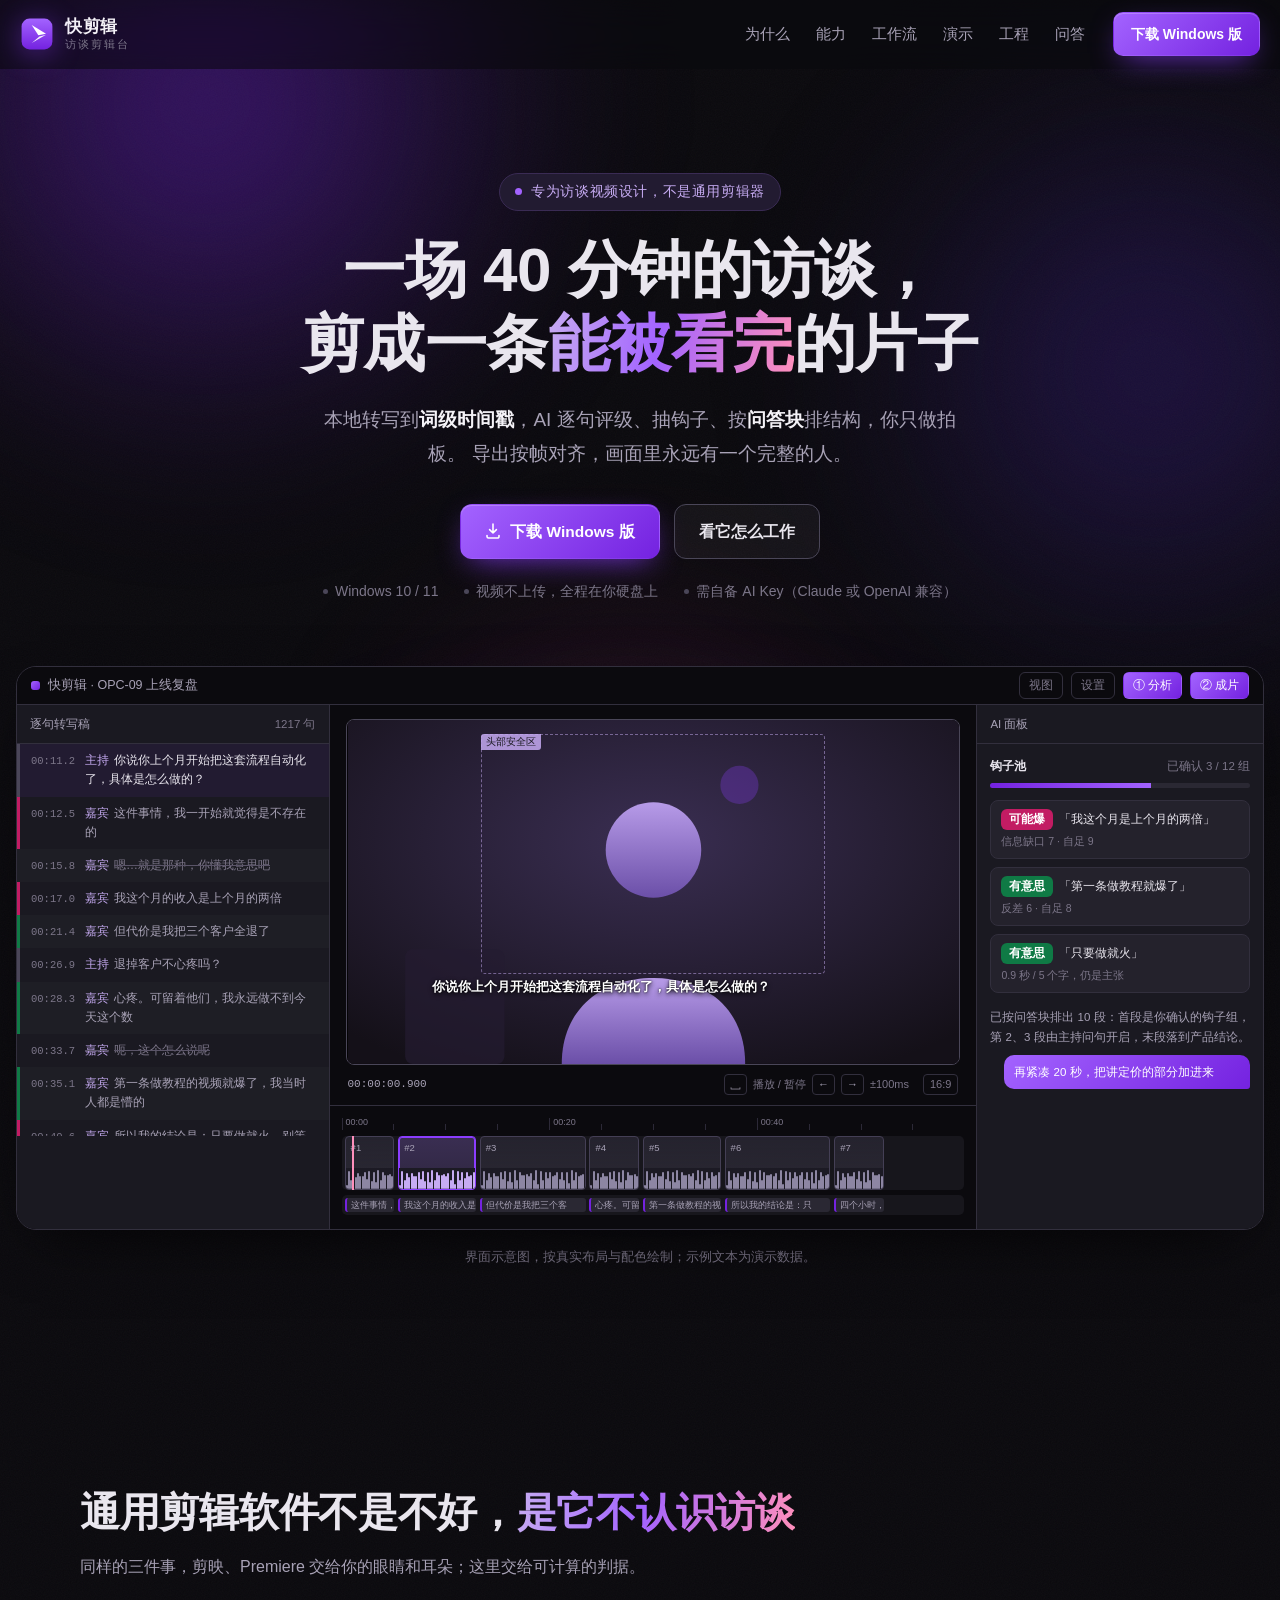
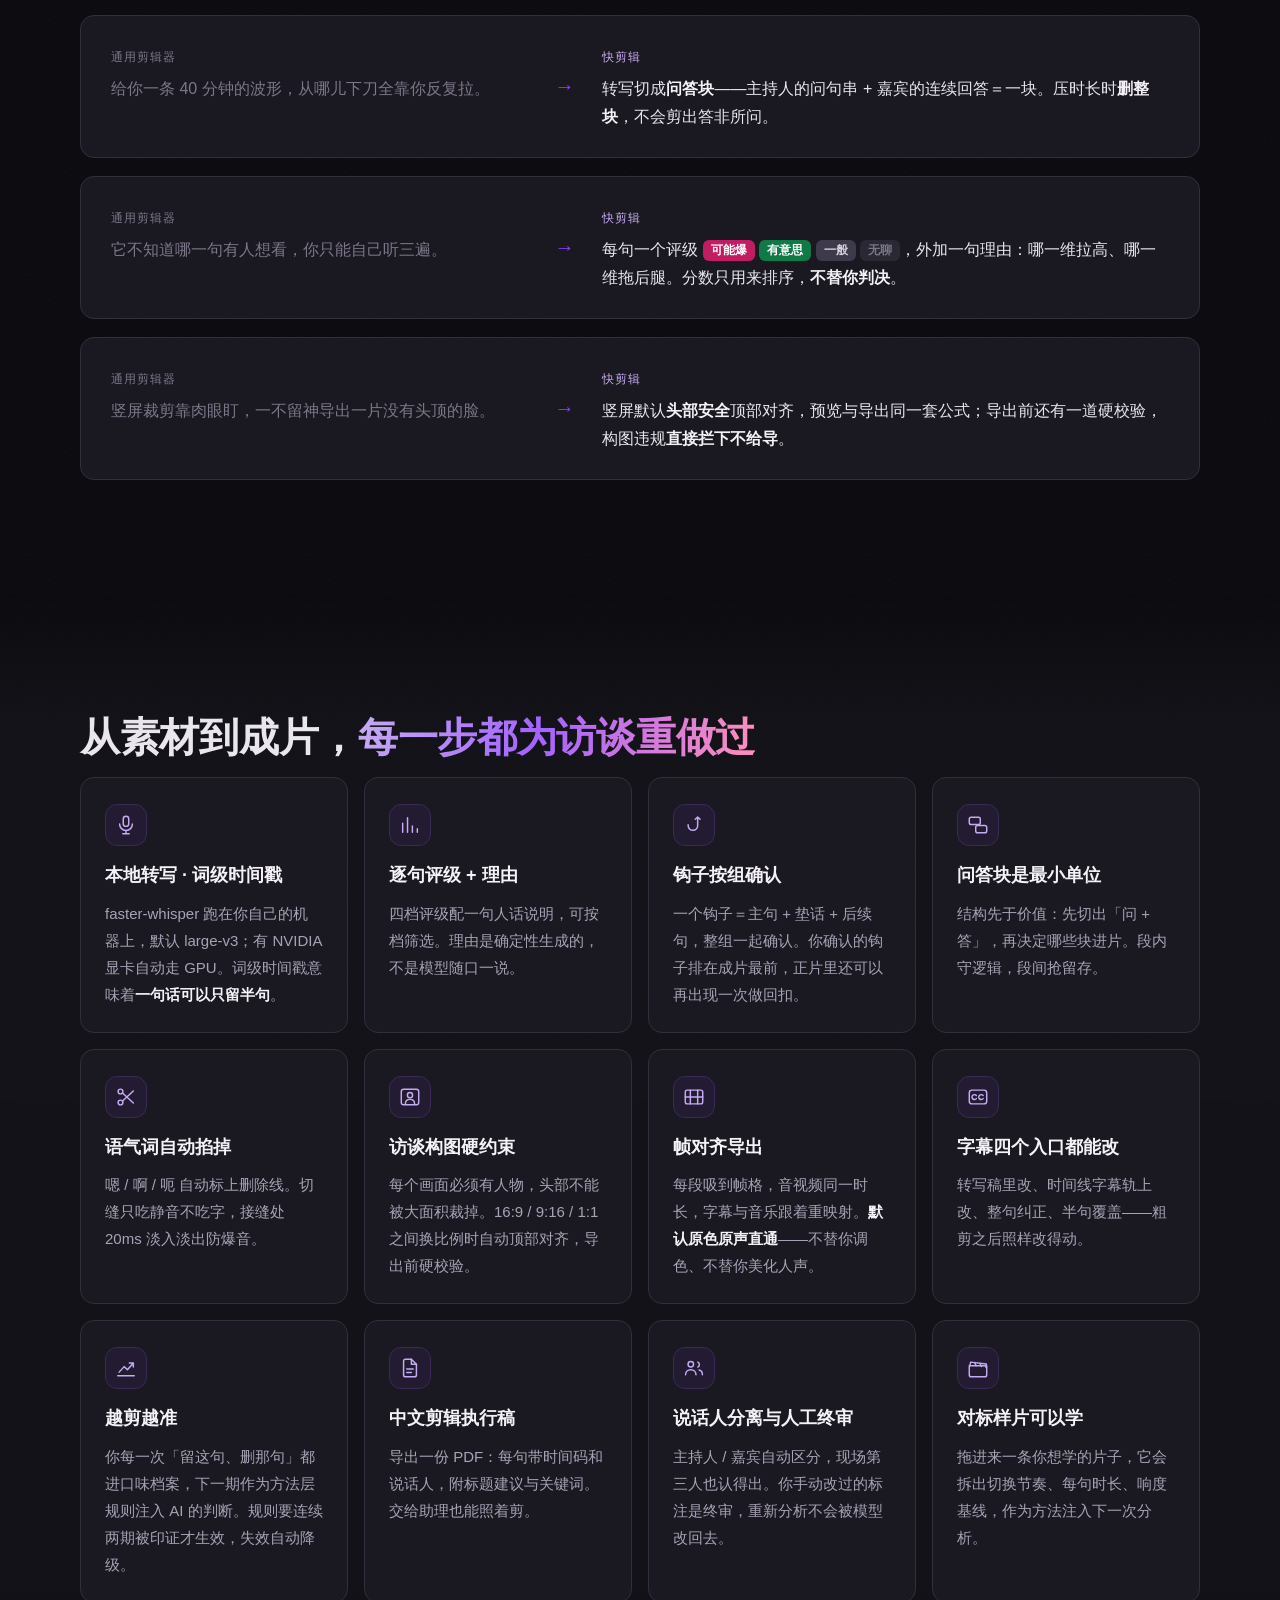
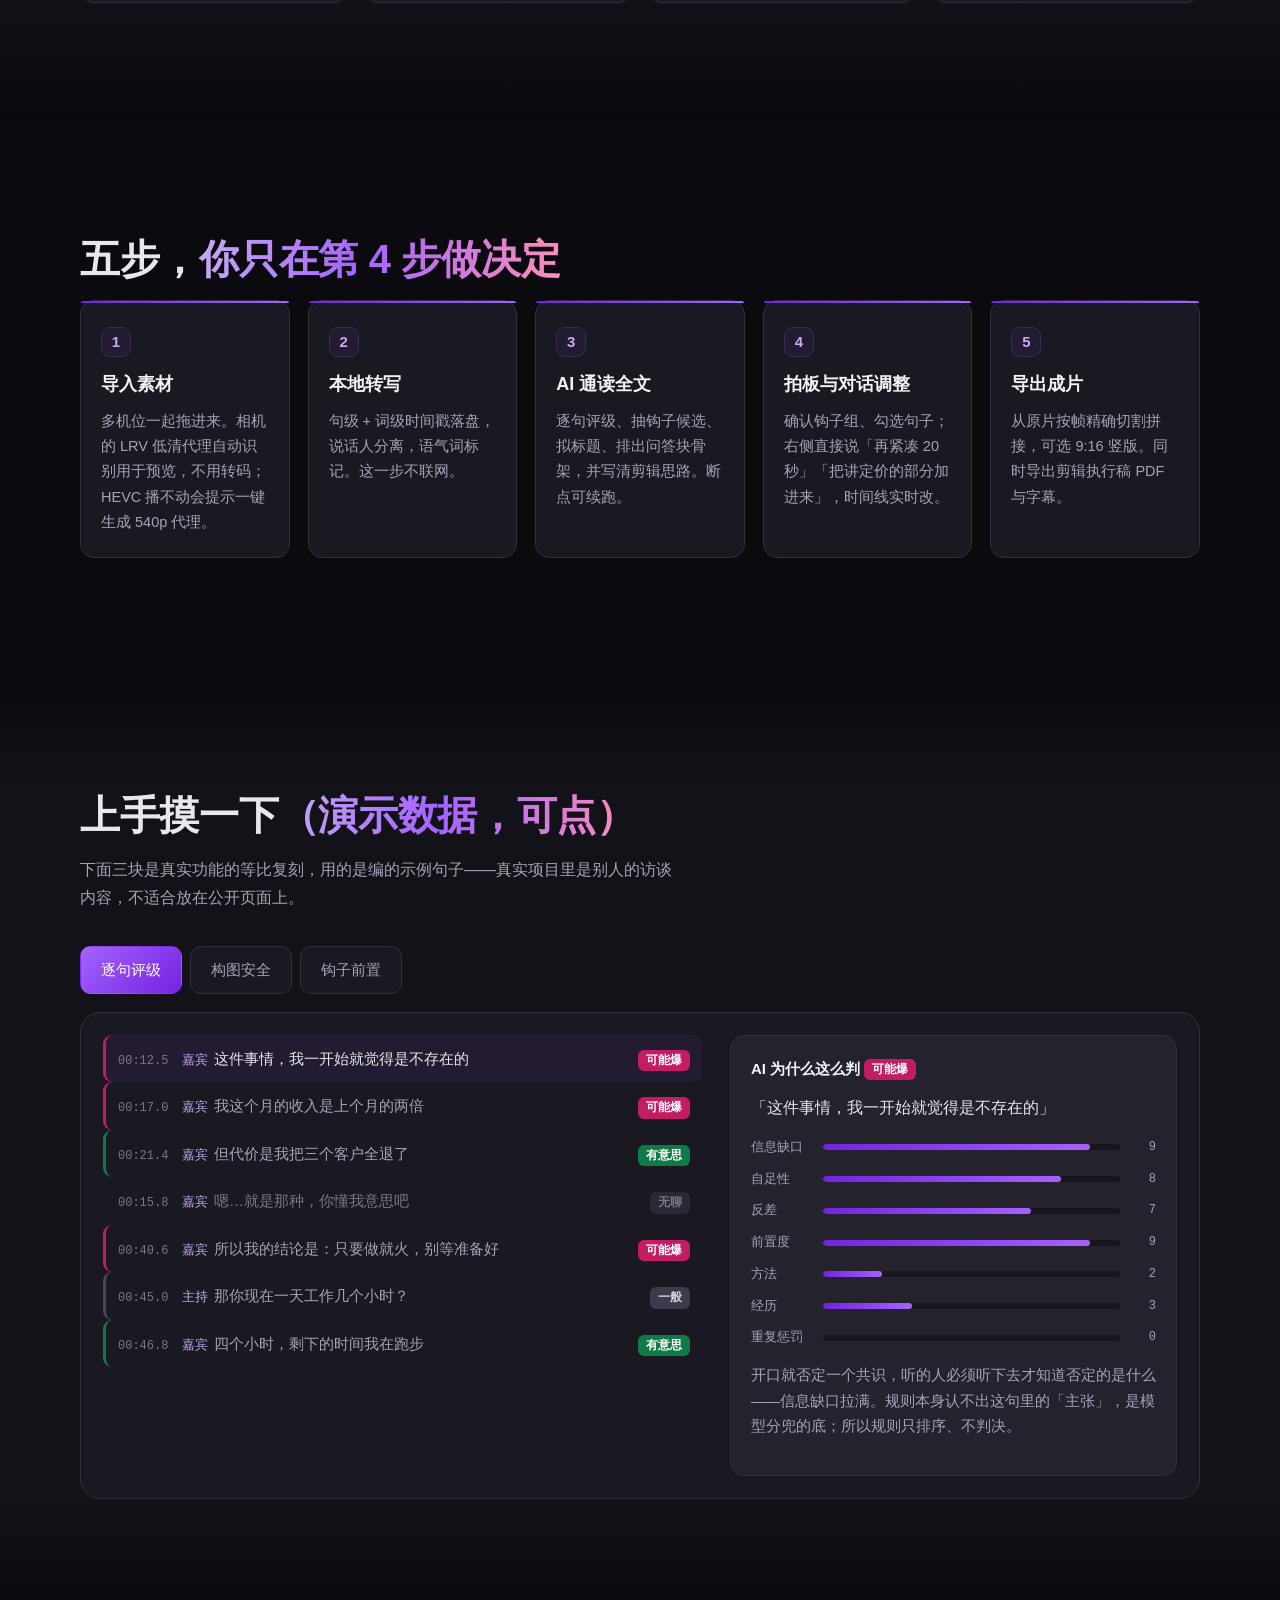
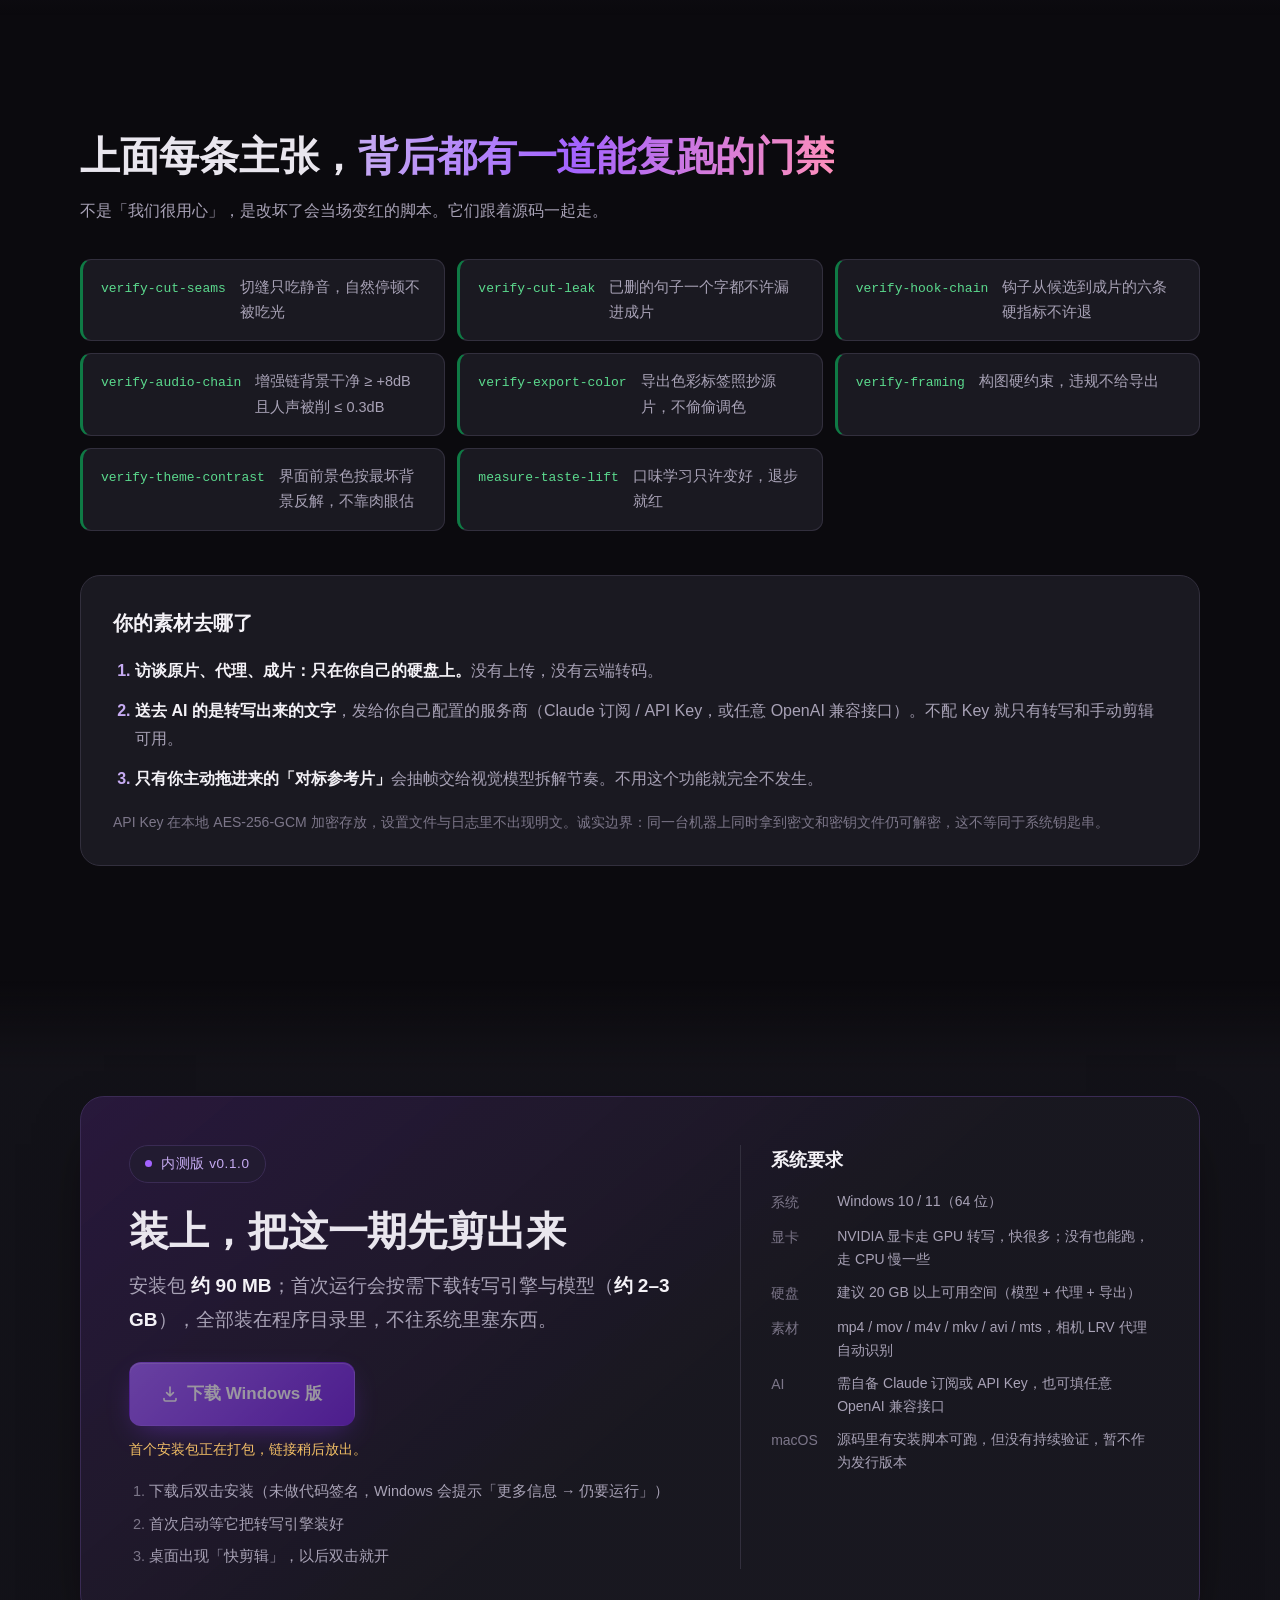
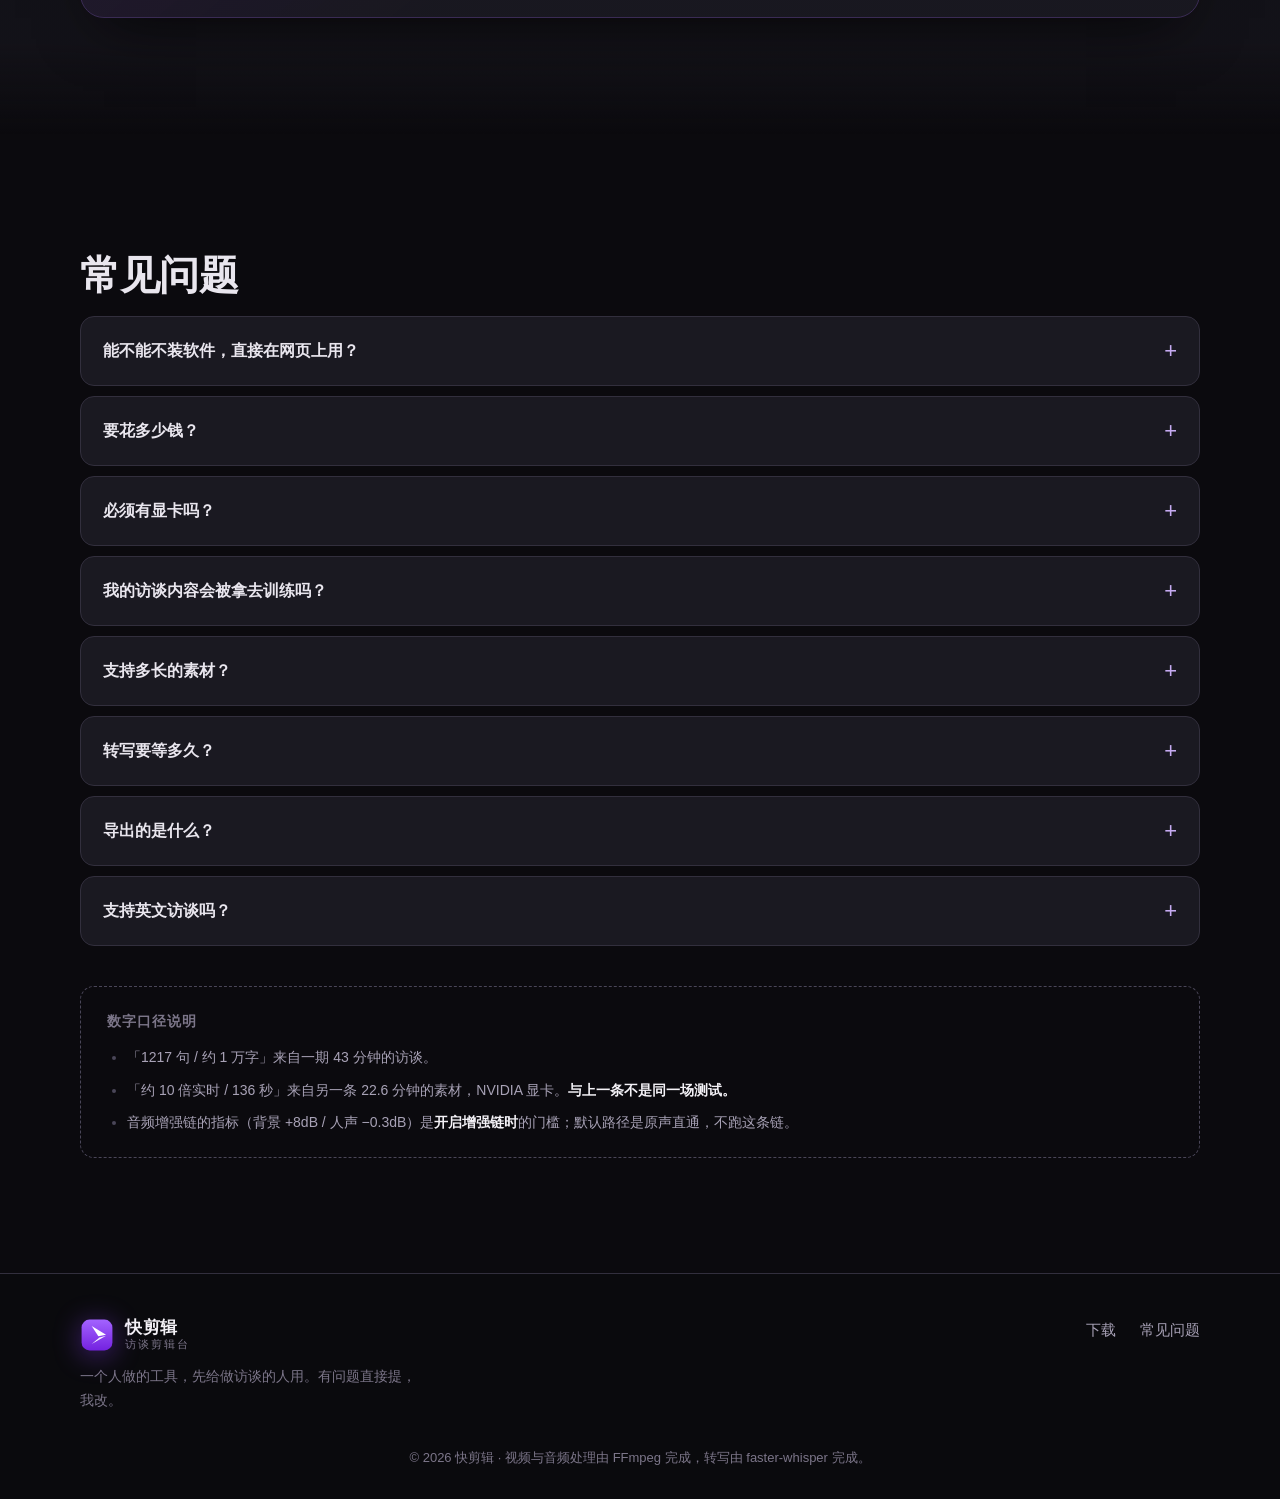
==== index.html @ 8fe3a13b "官网首发：Hero/能力/工作流/演示/门禁/下载/FAQ Co-Authored-By: Claude Opus 5 (1M context) <noreply@anthropic.com>" ====
<!doctype html>
<html lang="zh-CN">
<head>
<meta charset="utf-8">
<meta name="viewport" content="width=device-width, initial-scale=1, viewport-fit=cover">
<title>快剪辑 · 专为访谈视频设计的 AI 剪辑台</title>
<meta name="description" content="一场 40 分钟的访谈，剪成一条能被看完的片子。本地转写到词级时间戳，AI 逐句评级、抽钩子、按问答块排结构；导出按帧对齐，画面里永远有完整的人。">
<meta name="theme-color" content="#0F0E13">
<link rel="icon" href="./assets/app-icon.png" type="image/png">
<link rel="apple-touch-icon" href="./assets/app-icon.png">

<meta property="og:type" content="website">
<meta property="og:title" content="快剪辑 · 专为访谈视频设计的 AI 剪辑台">
<meta property="og:description" content="转写到词级、逐句评级、钩子前置、问答块不拆散、帧对齐导出。视频不出你的硬盘。">
<!-- OG 抓取器不解析相对路径；绑定自有域名后把这里换成正式域名 -->
<meta property="og:image" content="https://yzlee.github.io/kuaijianji-site/assets/og.png">
<meta property="og:locale" content="zh_CN">
<meta name="twitter:card" content="summary_large_image">

<link rel="preconnect" href="https://github.com">
<link rel="stylesheet" href="./styles.css">
<!-- 发布配置单独一个文件：CSP 里就不用给 script 开 'unsafe-inline'，改链接也不用动 HTML -->
<script src="./config.js"></script>
</head>
<body>
<svg class="sprite" aria-hidden="true" focusable="false"><defs>
<g id="i-mic"><rect x="9" y="2.5" width="6" height="11" rx="3"/><path d="M5 11a7 7 0 0 0 14 0M12 18v3.5M8.5 21.5h7"/></g>
<g id="i-rate"><path d="M4 20V10M9.3 20V4M14.6 20v-7M20 20v-4"/></g>
<g id="i-hook"><path d="M16 3.2v9.4a5.2 5.2 0 1 1-10.4 0v-.8M16 3.2 13.4 5.8M16 3.2l2.6 2.6"/></g>
<g id="i-block"><rect x="2.5" y="3.5" width="12" height="8" rx="2"/><rect x="9.5" y="12.5" width="12" height="8" rx="2"/></g>
<g id="i-scissors"><circle cx="6" cy="18" r="2.6"/><circle cx="6" cy="6" r="2.6"/><path d="M8.2 7.6 20 18.5M8.2 16.4 20 5.5"/></g>
<g id="i-face"><rect x="2.5" y="3.5" width="19" height="17" rx="2.5"/><circle cx="12" cy="10" r="2.8"/><path d="M7 19.5c0-3 2.2-4.9 5-4.9s5 1.9 5 4.9"/></g>
<g id="i-film"><rect x="2.5" y="4.5" width="19" height="15" rx="2"/><path d="M8 4.5v15M16 4.5v15M2.5 12h19"/></g>
<g id="i-cc"><rect x="2.5" y="4.5" width="19" height="15" rx="3"/><path d="M10.2 10.4a2.7 2.7 0 1 0 0 3.4M17.6 10.4a2.7 2.7 0 1 0 0 3.4"/></g>
<g id="i-trend"><path d="M3 20.5h18"/><path d="m4.5 16.5 5.5-6 3.6 3.4L20 6.5M15.6 6.5H20V11"/></g>
<g id="i-doc"><path d="M13.5 2.5H7a2 2 0 0 0-2 2v15a2 2 0 0 0 2 2h10a2 2 0 0 0 2-2V8z"/><path d="M13.5 2.5V8H19M8.5 13h7M8.5 17h5"/></g>
<g id="i-people"><circle cx="8.5" cy="8" r="3"/><path d="M2.8 19.4c0-3.5 2.5-5.6 5.7-5.6s5.7 2.1 5.7 5.6"/><path d="M16.2 5.6a3 3 0 0 1 0 5.4M17.6 14.1c2.3.5 3.6 2.4 3.6 5.3"/></g>
<g id="i-clap"><path d="M2.5 9.5h19v10a2 2 0 0 1-2 2h-15a2 2 0 0 1-2-2z"/><path d="m3.1 9.5.9-3.9 17.1 2.1-.5 3.6"/><path d="m8.4 6.2 1.5 3.3M14.2 7.1l1.5 3.3"/></g>
</defs></svg>
<div class="grain" aria-hidden="true"></div>
<div class="aurora" aria-hidden="true"><i></i><i></i><i></i></div>

<a class="skip" href="#main">跳到正文</a>

<header class="nav" id="nav">
  <div class="nav-in">
    <a class="brand" href="#top" aria-label="快剪辑 首页">
      <svg class="mark" viewBox="0 0 64 64" aria-hidden="true">
        <defs>
          <linearGradient id="g-mark" x1="0" y1="0" x2="0" y2="1">
            <stop offset="0" stop-color="#A363FF"/><stop offset="1" stop-color="#7422E0"/>
          </linearGradient>
        </defs>
        <rect x="3" y="3" width="58" height="58" rx="15" fill="url(#g-mark)"/>
        <path d="M22 15 L49 31.5 L34.5 34.5 Z" fill="#fff"/>
        <path d="M22 49 L36.5 36.5 L49 33.2 Z" fill="#fff" opacity=".92"/>
      </svg>
      <span class="brand-text"><b>快剪辑</b><i>访谈剪辑台</i></span>
    </a>
    <nav class="nav-links" aria-label="主导航">
      <a href="#why">为什么</a>
      <a href="#features">能力</a>
      <a href="#flow">工作流</a>
      <a href="#demo">演示</a>
      <a href="#trust">工程</a>
      <a href="#faq">问答</a>
    </nav>
    <a class="btn btn-primary btn-sm js-download" href="#download">下载 Windows 版</a>
  </div>
  <div class="nav-progress" id="navProgress" aria-hidden="true"></div>
</header>

<main id="main">
<a id="top"></a>

<!-- ═══════════════ HERO ═══════════════ -->
<section class="hero">
  <div class="wrap">
    <p class="eyebrow reveal"><span class="dot"></span>专为访谈视频设计，不是通用剪辑器</p>
    <h1 class="reveal">
      一场 40 分钟的访谈，<br>
      剪成一条<span class="grad">能被看完</span>的片子
    </h1>
    <p class="lede reveal">
      本地转写到<b>词级时间戳</b>，AI 逐句评级、抽钩子、按<b>问答块</b>排结构，你只做拍板。
      导出按帧对齐，画面里永远有一个完整的人。
    </p>
    <div class="cta reveal">
      <a class="btn btn-primary js-download" href="#download">
        <svg viewBox="0 0 16 16" class="ico" aria-hidden="true"><path d="M8 1v9m0 0 3.4-3.4M8 10 4.6 6.6M2 12.5v1A1.5 1.5 0 0 0 3.5 15h9a1.5 1.5 0 0 0 1.5-1.5v-1" fill="none" stroke="currentColor" stroke-width="1.6" stroke-linecap="round" stroke-linejoin="round"/></svg>
        下载 Windows 版
      </a>
      <a class="btn btn-ghost" href="#demo">看它怎么工作</a>
    </div>
    <p class="hero-meta reveal">
      <span>Windows 10 / 11</span><span>视频不上传，全程在你硬盘上</span><span>需自备 AI Key（Claude 或 OpenAI 兼容）</span>
    </p>
  </div>

  <!-- 界面示意：按真实布局手绘，不是截图（真实项目里是别人的访谈内容） -->
  <div class="wrap wrap-wide">
    <figure class="shot reveal" id="shot">
      <div class="shot-glow" aria-hidden="true"></div>
      <div class="app" role="img" aria-label="剪辑台界面示意：左侧逐句转写稿，中间播放器与时间线，右侧 AI 面板">
        <div class="app-top">
          <span class="app-title"><span class="app-dot"></span>快剪辑 · OPC-09 上线复盘</span>
          <span class="app-tools"><b>视图</b><b>设置</b><b class="on">① 分析</b><b class="on">② 成片</b></span>
        </div>
        <div class="app-body">
          <!-- 左：逐句转写稿 -->
          <div class="pane pane-script">
            <div class="pane-head">逐句转写稿 <em id="mkCount">1217 句</em></div>
            <ul class="script" id="mkScript"></ul>
          </div>

          <!-- 中：播放器 + 时间线 -->
          <div class="pane pane-stage">
            <div class="player">
              <div class="frame" id="mkFrame">
                <svg class="silhouette" viewBox="0 0 320 180" aria-hidden="true">
                  <defs>
                    <radialGradient id="g-room" cx="50%" cy="35%" r="75%">
                      <stop offset="0" stop-color="#3A2E52"/><stop offset="1" stop-color="#141018"/>
                    </radialGradient>
                    <linearGradient id="g-body" x1="0" y1="0" x2="0" y2="1">
                      <stop offset="0" stop-color="#B79BE8"/><stop offset="1" stop-color="#6B4FA8"/>
                    </linearGradient>
                  </defs>
                  <rect width="320" height="180" fill="url(#g-room)"/>
                  <circle cx="205" cy="34" r="10" fill="#8B3DFF" opacity=".28"/>
                  <rect x="30" y="120" width="52" height="60" rx="4" fill="#241C31" opacity=".7"/>
                  <g fill="url(#g-body)">
                    <circle cx="160" cy="68" r="25"/>
                    <path d="M112 180c0-29 21-45 48-45s48 16 48 45z"/>
                  </g>
                </svg>
                <div class="safe" aria-hidden="true"><span>头部安全区</span></div>
                <div class="sub" id="mkSub">这件事情，我一开始就觉得是不存在的</div>
              </div>
              <div class="transport">
                <span class="tc" id="mkTc">00:00:12.480</span>
                <span class="keys"><b>⎵</b> 播放 / 暂停<b>←</b><b>→</b> ±100ms</span>
                <span class="ratio">16:9</span>
              </div>
            </div>
            <div class="timeline">
              <div class="ruler" id="mkRuler"></div>
              <div class="track track-v" id="mkTrackV"><div class="playhead" id="mkHead"></div></div>
              <div class="track track-s" id="mkTrackS"></div>
            </div>
          </div>

          <!-- 右：AI 面板 -->
          <div class="pane pane-ai">
            <div class="pane-head">AI 面板</div>
            <div class="ai-card">
              <div class="ai-line"><b>钩子池</b><em>已确认 3 / 12 组</em></div>
              <div class="bar"><i style="width:62%"></i></div>
            </div>
            <div class="hook" data-k="viral"><span class="tag t-viral">可能爆</span>「我这个月是上个月的两倍」<em>信息缺口 7 · 自足 9</em></div>
            <div class="hook" data-k="good"><span class="tag t-good">有意思</span>「第一条做教程就爆了」<em>反差 6 · 自足 8</em></div>
            <div class="hook" data-k="good"><span class="tag t-good">有意思</span>「只要做就火」<em>0.9 秒 / 5 个字，仍是主张</em></div>
            <div class="ai-msg">
              <p>已按问答块排出 10 段：首段是你确认的钩子组，第 2、3 段由主持问句开启，末段落到产品结论。</p>
              <p class="ai-you">再紧凑 20 秒，把讲定价的部分加进来</p>
            </div>
          </div>
        </div>
      </div>
      <figcaption class="shot-cap">界面示意图，按真实布局与配色绘制；示例文本为演示数据。</figcaption>
    </figure>
  </div>
</section>

<!-- ═══════════════ 为什么 ═══════════════ -->
<section class="band" id="why">
  <div class="wrap">
    <h2 class="reveal">通用剪辑软件不是不好，<span class="grad">是它不认识访谈</span></h2>
    <p class="sub reveal">同样的三件事，剪映、Premiere 交给你的眼睛和耳朵；这里交给可计算的判据。</p>
    <div class="vs">
      <article class="vs-row reveal">
        <div class="vs-a"><span class="vs-k">通用剪辑器</span><p>给你一条 40 分钟的波形，从哪儿下刀全靠你反复拉。</p></div>
        <div class="vs-arrow" aria-hidden="true">→</div>
        <div class="vs-b"><span class="vs-k">快剪辑</span><p>转写切成<b>问答块</b>——主持人的问句串 + 嘉宾的连续回答＝一块。压时长时<b>删整块</b>，不会剪出答非所问。</p></div>
      </article>
      <article class="vs-row reveal">
        <div class="vs-a"><span class="vs-k">通用剪辑器</span><p>它不知道哪一句有人想看，你只能自己听三遍。</p></div>
        <div class="vs-arrow" aria-hidden="true">→</div>
        <div class="vs-b"><span class="vs-k">快剪辑</span><p>每句一个评级 <span class="tag t-viral">可能爆</span> <span class="tag t-good">有意思</span> <span class="tag t-mid">一般</span> <span class="tag t-dim">无聊</span>，外加一句理由：哪一维拉高、哪一维拖后腿。分数只用来排序，<b>不替你判决</b>。</p></div>
      </article>
      <article class="vs-row reveal">
        <div class="vs-a"><span class="vs-k">通用剪辑器</span><p>竖屏裁剪靠肉眼盯，一不留神导出一片没有头顶的脸。</p></div>
        <div class="vs-arrow" aria-hidden="true">→</div>
        <div class="vs-b"><span class="vs-k">快剪辑</span><p>竖屏默认<b>头部安全</b>顶部对齐，预览与导出同一套公式；导出前还有一道硬校验，构图违规<b>直接拦下不给导</b>。</p></div>
      </article>
    </div>
  </div>
</section>

<!-- ═══════════════ 能力 ═══════════════ -->
<section class="band band-alt" id="features">
  <div class="wrap">
    <h2 class="reveal">从素材到成片，<span class="grad">每一步都为访谈重做过</span></h2>
    <div class="grid" id="featGrid">
      <article class="card reveal">
        <span class="card-ico"><svg viewBox="0 0 24 24" aria-hidden="true"><use href="#i-mic"/></svg></span>
        <h3>本地转写 · 词级时间戳</h3>
        <p>faster-whisper 跑在你自己的机器上，默认 large-v3；有 NVIDIA 显卡自动走 GPU。词级时间戳意味着<b>一句话可以只留半句</b>。</p>
      </article>
      <article class="card reveal">
        <span class="card-ico"><svg viewBox="0 0 24 24" aria-hidden="true"><use href="#i-rate"/></svg></span>
        <h3>逐句评级 + 理由</h3>
        <p>四档评级配一句人话说明，可按档筛选。理由是确定性生成的，不是模型随口一说。</p>
      </article>
      <article class="card reveal">
        <span class="card-ico"><svg viewBox="0 0 24 24" aria-hidden="true"><use href="#i-hook"/></svg></span>
        <h3>钩子按组确认</h3>
        <p>一个钩子＝主句 + 垫话 + 后续句，整组一起确认。你确认的钩子排在成片最前，正片里还可以再出现一次做回扣。</p>
      </article>
      <article class="card reveal">
        <span class="card-ico"><svg viewBox="0 0 24 24" aria-hidden="true"><use href="#i-block"/></svg></span>
        <h3>问答块是最小单位</h3>
        <p>结构先于价值：先切出「问 + 答」，再决定哪些块进片。段内守逻辑，段间抢留存。</p>
      </article>
      <article class="card reveal">
        <span class="card-ico"><svg viewBox="0 0 24 24" aria-hidden="true"><use href="#i-scissors"/></svg></span>
        <h3>语气词自动掐掉</h3>
        <p>嗯 / 啊 / 呃 自动标上删除线。切缝只吃静音不吃字，接缝处 20ms 淡入淡出防爆音。</p>
      </article>
      <article class="card reveal">
        <span class="card-ico"><svg viewBox="0 0 24 24" aria-hidden="true"><use href="#i-face"/></svg></span>
        <h3>访谈构图硬约束</h3>
        <p>每个画面必须有人物，头部不能被大面积裁掉。16:9 / 9:16 / 1:1 之间换比例时自动顶部对齐，导出前硬校验。</p>
      </article>
      <article class="card reveal">
        <span class="card-ico"><svg viewBox="0 0 24 24" aria-hidden="true"><use href="#i-film"/></svg></span>
        <h3>帧对齐导出</h3>
        <p>每段吸到帧格，音视频同一时长，字幕与音乐跟着重映射。<b>默认原色原声直通</b>——不替你调色、不替你美化人声。</p>
      </article>
      <article class="card reveal">
        <span class="card-ico"><svg viewBox="0 0 24 24" aria-hidden="true"><use href="#i-cc"/></svg></span>
        <h3>字幕四个入口都能改</h3>
        <p>转写稿里改、时间线字幕轨上改、整句纠正、半句覆盖——粗剪之后照样改得动。</p>
      </article>
      <article class="card reveal">
        <span class="card-ico"><svg viewBox="0 0 24 24" aria-hidden="true"><use href="#i-trend"/></svg></span>
        <h3>越剪越准</h3>
        <p>你每一次「留这句、删那句」都进口味档案，下一期作为方法层规则注入 AI 的判断。规则要连续两期被印证才生效，失效自动降级。</p>
      </article>
      <article class="card reveal">
        <span class="card-ico"><svg viewBox="0 0 24 24" aria-hidden="true"><use href="#i-doc"/></svg></span>
        <h3>中文剪辑执行稿</h3>
        <p>导出一份 PDF：每句带时间码和说话人，附标题建议与关键词。交给助理也能照着剪。</p>
      </article>
      <article class="card reveal">
        <span class="card-ico"><svg viewBox="0 0 24 24" aria-hidden="true"><use href="#i-people"/></svg></span>
        <h3>说话人分离与人工终审</h3>
        <p>主持人 / 嘉宾自动区分，现场第三人也认得出。你手动改过的标注是终审，重新分析不会被模型改回去。</p>
      </article>
      <article class="card reveal">
        <span class="card-ico"><svg viewBox="0 0 24 24" aria-hidden="true"><use href="#i-clap"/></svg></span>
        <h3>对标样片可以学</h3>
        <p>拖进来一条你想学的片子，它会拆出切换节奏、每句时长、响度基线，作为方法注入下一次分析。</p>
      </article>
    </div>
  </div>
</section>

<!-- ═══════════════ 工作流 ═══════════════ -->
<section class="band" id="flow">
  <div class="wrap">
    <h2 class="reveal">五步，<span class="grad">你只在第 4 步做决定</span></h2>
    <ol class="steps">
      <li class="reveal"><span class="n">1</span><h3>导入素材</h3><p>多机位一起拖进来。相机的 LRV 低清代理自动识别用于预览，不用转码；HEVC 播不动会提示一键生成 540p 代理。</p></li>
      <li class="reveal"><span class="n">2</span><h3>本地转写</h3><p>句级 + 词级时间戳落盘，说话人分离，语气词标记。这一步不联网。</p></li>
      <li class="reveal"><span class="n">3</span><h3>AI 通读全文</h3><p>逐句评级、抽钩子候选、拟标题、排出问答块骨架，并写清剪辑思路。断点可续跑。</p></li>
      <li class="reveal"><span class="n">4</span><h3>拍板与对话调整</h3><p>确认钩子组、勾选句子；右侧直接说「再紧凑 20 秒」「把讲定价的部分加进来」，时间线实时改。</p></li>
      <li class="reveal"><span class="n">5</span><h3>导出成片</h3><p>从原片按帧精确切割拼接，可选 9:16 竖版。同时导出剪辑执行稿 PDF 与字幕。</p></li>
    </ol>
  </div>
</section>

<!-- ═══════════════ 交互演示 ═══════════════ -->
<section class="band band-alt" id="demo">
  <div class="wrap">
    <h2 class="reveal">上手摸一下<span class="grad">（演示数据，可点）</span></h2>
    <p class="sub reveal">下面三块是真实功能的等比复刻，用的是编的示例句子——真实项目里是别人的访谈内容，不适合放在公开页面上。</p>

    <div class="tabs reveal" role="tablist" aria-label="功能演示">
      <button role="tab" aria-selected="true" aria-controls="p-rate" id="t-rate">逐句评级</button>
      <button role="tab" aria-selected="false" aria-controls="p-crop" id="t-crop">构图安全</button>
      <button role="tab" aria-selected="false" aria-controls="p-hook" id="t-hook">钩子前置</button>
    </div>

    <div class="panel" role="tabpanel" id="p-rate" aria-labelledby="t-rate">
      <div class="panel-split">
        <ul class="demo-script" id="demoScript"></ul>
        <aside class="demo-detail" id="demoDetail"></aside>
      </div>
    </div>

    <div class="panel" role="tabpanel" id="p-crop" aria-labelledby="t-crop" hidden>
      <div class="panel-split">
        <div class="crop-stage">
          <div class="crop-frame" id="cropFrame">
            <svg class="silhouette" viewBox="0 0 320 180" aria-hidden="true">
              <rect width="320" height="180" fill="#1B1626"/>
              <g fill="url(#g-body)" opacity=".95">
                <circle cx="160" cy="58" r="28"/>
                <path d="M106 180c0-32 24-50 54-50s54 18 54 50z"/>
              </g>
            </svg>
            <div class="crop-box" id="cropBox"><span class="crop-label" id="cropLabel">9:16</span></div>
            <div class="crop-guide" id="cropGuide"></div>
          </div>
          <div class="seg" role="group" aria-label="导出比例">
            <button class="on" data-ratio="16:9">16:9</button>
            <button data-ratio="9:16">9:16</button>
            <button data-ratio="1:1">1:1</button>
            <button data-ratio="bad">故意剪掉头顶</button>
          </div>
        </div>
        <aside class="demo-detail" id="cropDetail"></aside>
      </div>
    </div>

    <div class="panel" role="tabpanel" id="p-hook" aria-labelledby="t-hook" hidden>
      <div class="panel-split">
        <div>
          <p class="hint">点「确认这组」——被确认的钩子组会立刻排到成片最前面。</p>
          <div id="hookList"></div>
        </div>
        <aside class="demo-detail">
          <h4>成片段序</h4>
          <ol class="ring-list" id="ringList"></ol>
          <p class="note">钩子组＝主句 + 垫话 + 后续句，整组一起走，不会只搬走一句造成上下文断裂。</p>
        </aside>
      </div>
    </div>
  </div>
</section>

<!-- ═══════════════ 工程纪律 ═══════════════ -->
<section class="band" id="trust">
  <div class="wrap">
    <h2 class="reveal">上面每条主张，<span class="grad">背后都有一道能复跑的门禁</span></h2>
    <p class="sub reveal">不是「我们很用心」，是改坏了会当场变红的脚本。它们跟着源码一起走。</p>
    <div class="gates">
      <div class="gate reveal"><code>verify-cut-seams</code><span>切缝只吃静音，自然停顿不被吃光</span></div>
      <div class="gate reveal"><code>verify-cut-leak</code><span>已删的句子一个字都不许漏进成片</span></div>
      <div class="gate reveal"><code>verify-hook-chain</code><span>钩子从候选到成片的六条硬指标不许退</span></div>
      <div class="gate reveal"><code>verify-audio-chain</code><span>增强链背景干净 ≥ +8dB 且人声被削 ≤ 0.3dB</span></div>
      <div class="gate reveal"><code>verify-export-color</code><span>导出色彩标签照抄源片，不偷偷调色</span></div>
      <div class="gate reveal"><code>verify-framing</code><span>构图硬约束，违规不给导出</span></div>
      <div class="gate reveal"><code>verify-theme-contrast</code><span>界面前景色按最坏背景反解，不靠肉眼估</span></div>
      <div class="gate reveal"><code>measure-taste-lift</code><span>口味学习只许变好，退步就红</span></div>
    </div>

    <div class="privacy reveal">
      <h3>你的素材去哪了</h3>
      <ol>
        <li><b>访谈原片、代理、成片：只在你自己的硬盘上。</b>没有上传，没有云端转码。</li>
        <li><b>送去 AI 的是转写出来的文字</b>，发给<i>你自己配置的</i>服务商（Claude 订阅 / API Key，或任意 OpenAI 兼容接口）。不配 Key 就只有转写和手动剪辑可用。</li>
        <li><b>只有你主动拖进来的「对标参考片」</b>会抽帧交给视觉模型拆解节奏。不用这个功能就完全不发生。</li>
      </ol>
      <p class="note">API Key 在本地 AES-256-GCM 加密存放，设置文件与日志里不出现明文。诚实边界：同一台机器上同时拿到密文和密钥文件仍可解密，这不等同于系统钥匙串。</p>
    </div>
  </div>
</section>

<!-- ═══════════════ 下载 ═══════════════ -->
<section class="band band-alt" id="download">
  <div class="wrap">
    <div class="dl reveal">
      <div class="dl-main">
        <p class="eyebrow"><span class="dot"></span><span id="dlChannel">内测版 v0.1.0</span></p>
        <h2>装上，把这一期先剪出来</h2>
        <p class="lede">安装包 <b id="dlSize">约 90 MB</b>；首次运行会按需下载转写引擎与模型（<b id="dlRuntime">约 2–3 GB</b>），全部装在程序目录里，不往系统里塞东西。</p>
        <div class="cta">
          <a class="btn btn-primary btn-lg js-download" href="#">
            <svg viewBox="0 0 16 16" class="ico" aria-hidden="true"><path d="M8 1v9m0 0 3.4-3.4M8 10 4.6 6.6M2 12.5v1A1.5 1.5 0 0 0 3.5 15h9a1.5 1.5 0 0 0 1.5-1.5v-1" fill="none" stroke="currentColor" stroke-width="1.6" stroke-linecap="round" stroke-linejoin="round"/></svg>
            <span>下载 Windows 版</span>
          </a>
          <a class="btn btn-ghost js-mirror" href="#" hidden>国内加速下载</a>
        </div>
        <p class="dl-note js-dl-pending">首个安装包正在打包，链接稍后放出。</p>
        <ol class="dl-steps">
          <li>下载后双击安装（未做代码签名，Windows 会提示「更多信息 → 仍要运行」）</li>
          <li>首次启动等它把转写引擎装好</li>
          <li>桌面出现「快剪辑」，以后双击就开</li>
        </ol>
      </div>
      <div class="dl-side">
        <h3>系统要求</h3>
        <dl>
          <dt>系统</dt><dd>Windows 10 / 11（64 位）</dd>
          <dt>显卡</dt><dd>NVIDIA 显卡走 GPU 转写，快很多；没有也能跑，走 CPU 慢一些</dd>
          <dt>硬盘</dt><dd>建议 20 GB 以上可用空间（模型 + 代理 + 导出）</dd>
          <dt>素材</dt><dd>mp4 / mov / m4v / mkv / avi / mts，相机 LRV 代理自动识别</dd>
          <dt>AI</dt><dd>需自备 Claude 订阅或 API Key，也可填任意 OpenAI 兼容接口</dd>
          <dt>macOS</dt><dd>源码里有安装脚本可跑，但没有持续验证，暂不作为发行版本</dd>
        </dl>
      </div>
    </div>
  </div>
</section>

<!-- ═══════════════ FAQ ═══════════════ -->
<section class="band" id="faq">
  <div class="wrap">
    <h2 class="reveal">常见问题</h2>
    <div class="faq">
      <details class="reveal"><summary>能不能不装软件，直接在网页上用？</summary>
        <p>界面本来就是网页——但引擎（转写、ffmpeg 切割、导出）跑在你自己的机器上，所以还是得装。
        做成纯云端要把几十 GB 的 4K 原片传上去，按国内的上行带宽，光上传就比剪辑本身久，服务器算力也要有人付钱。
        眼下更现实的中间路线是「云端只处理文字」：上传音频出一份带时间码的剪辑执行稿，你拿回本地套用——如果你需要，我可以做。</p></details>
      <details class="reveal"><summary>要花多少钱？</summary>
        <p>工具本身免费。AI 部分用你自己的 Key，按你和服务商之间的计费走；不填 Key 也能用转写和手动剪辑，只是没有评级和自动成片。</p></details>
      <details class="reveal"><summary>必须有显卡吗？</summary>
        <p>不是必须。有 NVIDIA 显卡时转写走 GPU，快得多；没有则回落到 CPU，同样能出结果，只是要等。导出同理，检测到硬件编码器就用。</p></details>
      <details class="reveal"><summary>我的访谈内容会被拿去训练吗？</summary>
        <p>视频不出你的硬盘。文字转写发给的是你自己配置的模型服务商，是否用于训练取决于你和他们的协议（Claude、OpenAI 的 API 通道默认都不拿来训练）。这一层的选择权在你手上。</p></details>
      <details class="reveal"><summary>支持多长的素材？</summary>
        <p>按小时级的访谈设计。举个有前提的数字：一期 43 分钟的访谈转写出 1217 句、约 1 万字，逐句都能点选。</p></details>
      <details class="reveal"><summary>转写要等多久？</summary>
        <p>另一条 22.6 分钟的素材在带 GPU 的机器上跑了 136 秒，约 10 倍实时。这两个数字来自不同素材、不同机器，别当成同一场测试。</p></details>
      <details class="reveal"><summary>导出的是什么？</summary>
        <p>横版成片（可选 9:16 竖版）、字幕文件、中文剪辑执行稿 PDF。默认原色原声直通：不替你调色，也不替你「美化」人声，需要时才开增强链。</p></details>
      <details class="reveal"><summary>支持英文访谈吗？</summary>
        <p>转写引擎本身多语言，界面和剪辑方法论目前是按中文访谈打磨的。英文能跑，但钩子判据、标题规则这些还没在英文素材上校准过。</p></details>
    </div>

    <aside class="footnote reveal">
      <h4>数字口径说明</h4>
      <ul>
        <li>「1217 句 / 约 1 万字」来自一期 43 分钟的访谈。</li>
        <li>「约 10 倍实时 / 136 秒」来自另一条 22.6 分钟的素材，NVIDIA 显卡。<b>与上一条不是同一场测试。</b></li>
        <li>音频增强链的指标（背景 +8dB / 人声 −0.3dB）是<b>开启增强链时</b>的门槛；默认路径是原声直通，不跑这条链。</li>
      </ul>
    </aside>
  </div>
</section>
</main>

<footer class="foot">
  <div class="wrap foot-in">
    <div>
      <a class="brand" href="#top">
        <svg class="mark" viewBox="0 0 64 64" aria-hidden="true"><rect x="3" y="3" width="58" height="58" rx="15" fill="url(#g-mark)"/><path d="M22 15 L49 31.5 L34.5 34.5 Z" fill="#fff"/><path d="M22 49 L36.5 36.5 L49 33.2 Z" fill="#fff" opacity=".92"/></svg>
        <span class="brand-text"><b>快剪辑</b><i>访谈剪辑台</i></span>
      </a>
      <p class="foot-note">一个人做的工具，先给做访谈的人用。有问题直接提，我改。</p>
    </div>
    <nav class="foot-links" aria-label="页脚导航">
      <a href="#download">下载</a>
      <a href="#faq">常见问题</a>
      <a class="js-repo" href="#" hidden>源码</a>
      <a class="js-contact" href="#" hidden>联系</a>
    </nav>
  </div>
  <p class="copy">© <span id="year">2026</span> 快剪辑 · 视频与音频处理由 FFmpeg 完成，转写由 faster-whisper 完成。</p>
</footer>

<script src="./app.js"></script>
</body>
</html>
---- styles.css ----
/* ══════════════════════════════════════════════════════════════════════
   快剪辑 官网 · 设计令牌与剪辑台界面同源（src/styles.css）
   面：#0F0E13 壳 / #16151A 底 / #1F1E25 卡片 / #2A2833 悬起
   字：#E4E1EA 正文（不用纯白，压掉深底上的光晕）/ #A29CB0 次要
   主色：#8B3DFF（黑白紫），渐变端点沿用桌面图标的 #A363FF → #7422E0
   ══════════════════════════════════════════════════════════════════════ */

:root {
  color-scheme: dark;

  --shell: #0B0A0E;
  --bg: #100F14;
  --bg2: #1A1921;
  --bg3: #24222C;
  --border: #322F3D;
  --border-strong: #4A4658;

  --text: #E9E6EE;
  --dim: #A8A2B6;
  --faint: #7C7689;

  --accent: #8B3DFF;
  --accent-hi: #A363FF;
  --accent-lo: #7422E0;
  --accent-text: #C6ABF2;
  --accent-soft: #221B31;

  --viral: #C21C63;   --viral-text: #FF8FBB;
  --good: #0F7A45;    --good-text: #5BD98D;
  --warn-text: #F5C263;

  --fs-body: 16px;
  --radius: 14px;
  --radius-lg: 20px;
  --maxw: 1120px;
  --maxw-wide: 1280px;

  --ease: cubic-bezier(.22, .68, .28, 1);
  --shadow: 0 24px 60px -24px rgba(0, 0, 0, .8);
  --font: -apple-system, BlinkMacSystemFont, "Segoe UI", "PingFang SC",
          "Hiragino Sans GB", "Microsoft YaHei UI", "Microsoft YaHei",
          "Source Han Sans SC", "Noto Sans CJK SC", sans-serif;
  --mono: ui-monospace, SFMono-Regular, "Cascadia Mono", Consolas,
          "Liberation Mono", monospace;
}

* { box-sizing: border-box; margin: 0; padding: 0; }

/* .btn / .card 这类元素自带 display，会把 [hidden] 的 display:none 顶掉——
   没有这一行，「国内加速下载」在没配镜像时照样显示，点了是死链。 */
[hidden] { display: none !important; }

html { scroll-behavior: smooth; scroll-padding-top: 88px; }

body {
  background: var(--shell);
  color: var(--text);
  font-family: var(--font);
  font-size: var(--fs-body);
  line-height: 1.75;
  -webkit-font-smoothing: antialiased;
  overflow-x: hidden;
}

a { color: inherit; text-decoration: none; }
b, strong { font-weight: 700; color: #F4F2F7; }
i { font-style: normal; }
code { font-family: var(--mono); font-size: .92em; }

.skip {
  position: fixed; left: 12px; top: -60px; z-index: 100;
  background: var(--accent); color: #fff; padding: 10px 16px; border-radius: 10px;
  transition: top .2s;
}
.skip:focus { top: 12px; }

:focus-visible { outline: 2px solid var(--accent-hi); outline-offset: 3px; border-radius: 6px; }

/* ── 背景：极光 + 胶片颗粒 ───────────────────────────────────────────── */
.aurora { position: fixed; inset: 0; z-index: -2; overflow: hidden; pointer-events: none; }
.aurora i {
  position: absolute; display: block; border-radius: 50%;
  filter: blur(90px); opacity: .5;
  animation: drift 26s var(--ease) infinite alternate;
}
.aurora i:nth-child(1) {
  width: 60vw; height: 60vw; left: -14vw; top: -22vw;
  background: radial-gradient(circle, #7422E0 0%, rgba(116, 34, 224, 0) 68%);
}
.aurora i:nth-child(2) {
  width: 52vw; height: 52vw; right: -16vw; top: 4vh;
  background: radial-gradient(circle, #3B1E8C 0%, rgba(59, 30, 140, 0) 68%);
  animation-delay: -9s; animation-duration: 32s;
}
.aurora i:nth-child(3) {
  width: 46vw; height: 46vw; left: 26vw; top: 62vh;
  background: radial-gradient(circle, #A32A6E 0%, rgba(163, 42, 110, 0) 70%);
  opacity: .28; animation-delay: -17s; animation-duration: 38s;
}
@keyframes drift {
  from { transform: translate3d(0, 0, 0) scale(1); }
  to { transform: translate3d(6vw, 7vh, 0) scale(1.18); }
}

.grain {
  position: fixed; inset: -200%; z-index: -1; pointer-events: none;
  opacity: .035;
  background-image: url("data:image/svg+xml,%3Csvg xmlns='http://www.w3.org/2000/svg' width='140' height='140'%3E%3Cfilter id='n'%3E%3CfeTurbulence type='fractalNoise' baseFrequency='.85' numOctaves='3'/%3E%3C/filter%3E%3Crect width='140' height='140' filter='url(%23n)'/%3E%3C/svg%3E");
  animation: grain 7s steps(6) infinite;
}
@keyframes grain {
  0%, 100% { transform: translate(0, 0); }
  20% { transform: translate(-3%, 2%); }
  40% { transform: translate(2%, -3%); }
  60% { transform: translate(-2%, -2%); }
  80% { transform: translate(3%, 1%); }
}

/* ── 版心 ─────────────────────────────────────────────────────────── */
.wrap { width: min(100% - 40px, var(--maxw)); margin-inline: auto; }
.wrap-wide { width: min(100% - 32px, var(--maxw-wide)); }

/* ── 导航 ─────────────────────────────────────────────────────────── */
.nav {
  position: sticky; top: 0; z-index: 50;
  backdrop-filter: blur(16px) saturate(140%);
  background: rgba(11, 10, 14, .62);
  border-bottom: 1px solid transparent;
  transition: background .3s, border-color .3s;
}
.nav.stuck { background: rgba(11, 10, 14, .9); border-bottom-color: var(--border); }
.nav-in {
  width: min(100% - 40px, var(--maxw-wide)); margin-inline: auto;
  height: 68px; display: flex; align-items: center; gap: 28px;
}
.nav-progress {
  position: absolute; left: 0; bottom: -1px; height: 2px; width: 0;
  background: linear-gradient(90deg, var(--accent-lo), var(--accent-hi));
}

.brand { display: flex; align-items: center; gap: 11px; flex-shrink: 0; }
.mark { width: 34px; height: 34px; filter: drop-shadow(0 4px 14px rgba(139, 61, 255, .45)); }
.brand-text { display: flex; flex-direction: column; line-height: 1.2; }
.brand-text b { font-size: 17px; letter-spacing: .5px; color: #F4F2F7; }
.brand-text i { font-size: 11px; color: var(--faint); letter-spacing: 2px; }

.nav-links { display: flex; gap: 26px; margin-left: auto; font-size: 15px; color: var(--dim); }
.nav-links a { position: relative; padding: 4px 0; transition: color .2s; }
.nav-links a::after {
  content: ""; position: absolute; left: 0; right: 100%; bottom: 0; height: 1.5px;
  background: var(--accent-hi); transition: right .25s var(--ease);
}
.nav-links a:hover { color: var(--text); }
.nav-links a:hover::after { right: 0; }

/* ── 按钮 ─────────────────────────────────────────────────────────── */
.btn {
  display: inline-flex; align-items: center; justify-content: center; gap: 9px;
  padding: 13px 24px; border-radius: 12px; font-size: 15.5px; font-weight: 700;
  border: 1px solid transparent; cursor: pointer;
  transition: transform .18s var(--ease), box-shadow .25s, background .2s, border-color .2s;
  white-space: nowrap;
}
.btn .ico { width: 16px; height: 16px; }
.btn-primary {
  color: #fff;
  background: linear-gradient(135deg, var(--accent-hi), var(--accent-lo));
  box-shadow: 0 10px 30px -10px rgba(139, 61, 255, .8), inset 0 1px 0 rgba(255, 255, 255, .22);
}
.btn-primary:hover { transform: translateY(-2px); box-shadow: 0 18px 40px -12px rgba(139, 61, 255, .95), inset 0 1px 0 rgba(255, 255, 255, .3); }
.btn-primary:active { transform: translateY(0); }
.btn-ghost { color: var(--text); background: rgba(255, 255, 255, .045); border-color: var(--border-strong); }
.btn-ghost:hover { background: rgba(255, 255, 255, .09); transform: translateY(-2px); }
.btn-sm { padding: 9px 17px; font-size: 14px; border-radius: 10px; }
.btn-lg { padding: 16px 32px; font-size: 17px; }

/* ── 通用排版 ─────────────────────────────────────────────────────── */
h1 {
  font-size: clamp(34px, 5.4vw, 62px); line-height: 1.2; letter-spacing: -.5px;
  font-weight: 700; margin-bottom: 22px;
}
h2 {
  font-size: clamp(26px, 3.4vw, 40px); line-height: 1.32; letter-spacing: -.3px;
  font-weight: 700; margin-bottom: 14px;
}
h3 { font-size: 18px; font-weight: 700; margin-bottom: 8px; color: #F4F2F7; }
.grad {
  background: linear-gradient(100deg, #C6ABF2 0%, #A363FF 45%, #FF8FBB 100%);
  -webkit-background-clip: text; background-clip: text; color: transparent;
}
.lede { font-size: clamp(16px, 1.5vw, 19px); color: var(--dim); max-width: 62ch; }
.sub { color: var(--dim); max-width: 68ch; margin-bottom: 34px; }
.note { font-size: 14px; color: var(--faint); line-height: 1.7; }

.eyebrow {
  display: inline-flex; align-items: center; gap: 9px;
  font-size: 13.5px; color: var(--accent-text); letter-spacing: .6px;
  background: var(--accent-soft); border: 1px solid #3A2B54;
  padding: 6px 15px; border-radius: 999px; margin-bottom: 22px;
}
.eyebrow .dot {
  width: 7px; height: 7px; border-radius: 50%; background: var(--accent-hi);
  box-shadow: 0 0 0 0 rgba(163, 99, 255, .6); animation: pulse 2.4s infinite;
}
@keyframes pulse {
  70% { box-shadow: 0 0 0 8px rgba(163, 99, 255, 0); }
  100% { box-shadow: 0 0 0 0 rgba(163, 99, 255, 0); }
}

.tag {
  display: inline-block; font-size: 12px; font-weight: 700; line-height: 1.6;
  padding: 1px 8px; border-radius: 6px; color: #fff; vertical-align: middle;
}
.t-viral { background: var(--viral); }
.t-good { background: var(--good); }
.t-mid { background: #3E3A4B; color: #D6D2DE; }
.t-dim { background: #2A2833; color: var(--faint); }

/* ── 滚动揭示 ─────────────────────────────────────────────────────── */
.reveal { opacity: 0; transform: translateY(22px); transition: opacity .7s var(--ease), transform .7s var(--ease); }
.reveal.in { opacity: 1; transform: none; }

/* ── HERO ─────────────────────────────────────────────────────────── */
.hero { padding: clamp(56px, 9vw, 104px) 0 clamp(60px, 8vw, 110px); text-align: center; }
.hero .lede { margin-inline: auto; }
.cta { display: flex; gap: 14px; justify-content: center; flex-wrap: wrap; margin: 34px 0 20px; }
.hero-meta { display: flex; gap: 10px 26px; justify-content: center; flex-wrap: wrap; font-size: 14px; color: var(--faint); }
.hero-meta span { display: inline-flex; align-items: center; gap: 7px; }
.hero-meta span::before { content: ""; width: 5px; height: 5px; border-radius: 50%; background: var(--border-strong); }

/* ── 界面示意（等比复刻剪辑台布局） ───────────────────────────────── */
.shot { margin-top: clamp(38px, 5vw, 62px); position: relative; }
.shot-glow {
  position: absolute; inset: 8% 12% 22%; border-radius: 50%;
  background: radial-gradient(ellipse at center, rgba(139, 61, 255, .5), transparent 66%);
  filter: blur(70px); z-index: -1;
}
.app {
  border: 1px solid var(--border); border-radius: var(--radius-lg); overflow: hidden;
  background: var(--shell); box-shadow: var(--shadow);
  text-align: left; font-size: 12px;
  transform: perspective(2200px) rotateX(5deg); transform-origin: top center;
  transition: transform .9s var(--ease);
}
.shot.in .app { transform: perspective(2200px) rotateX(0deg); }

.app-top {
  height: 38px; display: flex; align-items: center; justify-content: space-between;
  padding: 0 14px; background: var(--shell); border-bottom: 1px solid var(--border);
}
.app-title { display: flex; align-items: center; gap: 8px; color: var(--dim); font-size: 12.5px; }
.app-dot { width: 9px; height: 9px; border-radius: 3px; background: linear-gradient(135deg, var(--accent-hi), var(--accent-lo)); }
.app-tools { display: flex; gap: 8px; }
.app-tools b {
  font-weight: 500; font-size: 11.5px; color: var(--faint);
  border: 1px solid var(--border); border-radius: 6px; padding: 2px 9px;
}
.app-tools b.on { color: #fff; background: linear-gradient(135deg, var(--accent-hi), var(--accent-lo)); border-color: transparent; }

.app-body { display: grid; grid-template-columns: 25% 1fr 23%; min-height: 430px; }
.pane { background: var(--bg2); }
.pane + .pane { border-left: 1px solid var(--border); }
.pane-head {
  display: flex; justify-content: space-between; align-items: center;
  padding: 9px 13px; color: var(--dim); font-size: 11.5px;
  border-bottom: 1px solid var(--border);
}
.pane-head em { font-style: normal; color: var(--faint); }
.pane-stage { background: var(--shell); display: flex; flex-direction: column; }

.script { list-style: none; overflow: hidden; max-height: 392px; }
.script li {
  display: grid; grid-template-columns: 3px 46px 1fr; gap: 8px; align-items: baseline;
  padding: 7px 12px 7px 0; border-left: 3px solid transparent;
  color: var(--dim); line-height: 1.6; transition: background .3s, color .3s;
}
.script li:nth-child(odd) { background: rgba(255, 255, 255, .018); }
.script li .tc { font-family: var(--mono); font-size: 10.5px; color: var(--faint); }
.script li .who { color: var(--accent-text); margin-right: 5px; }
.script li.k-viral { border-left-color: var(--viral); }
.script li.k-good { border-left-color: var(--good); }
.script li.k-mid { border-left-color: #4A4658; }
.script li.k-dim { border-left-color: transparent; color: var(--faint); }
.script li.k-dim .txt { text-decoration: line-through; text-decoration-color: #5A5468; }
.script li.act { background: var(--accent-soft); color: var(--text); }

.player { padding: 14px 16px 10px; }
.frame {
  position: relative; aspect-ratio: 16 / 9; border-radius: 8px; overflow: hidden;
  border: 1px solid #4A4658; background: #000;
}
.frame .silhouette { width: 100%; height: 100%; display: block; }
.frame .safe {
  position: absolute; inset: 4% 22% 26%; border: 1px dashed rgba(198, 171, 242, .5); border-radius: 4px;
}
.frame .safe span {
  position: absolute; top: -1px; left: -1px; font-size: 9.5px; color: #1A1921;
  background: rgba(198, 171, 242, .85); padding: 0 5px; border-radius: 3px 0 3px 0;
}
.frame .sub {
  position: absolute; left: 0; right: 0; bottom: 9%; text-align: center;
  font-size: clamp(10px, 1.05vw, 14px); font-weight: 700; color: #fff;
  text-shadow: 0 2px 5px rgba(0, 0, 0, .95), 0 0 2px rgba(0, 0, 0, .9);
  padding: 0 8%;
}
.transport {
  display: flex; align-items: center; gap: 14px; padding: 9px 2px 0; color: var(--faint); font-size: 11px;
}
.transport .tc { font-family: var(--mono); color: var(--dim); }
.transport .keys { display: flex; align-items: center; gap: 6px; margin-left: auto; }
.transport .keys b {
  font-weight: 500; border: 1px solid var(--border); border-radius: 4px;
  padding: 0 5px; color: var(--dim);
}
.transport .ratio { border: 1px solid var(--border); border-radius: 4px; padding: 0 6px; }

.timeline { margin-top: auto; padding: 10px 12px 14px; border-top: 1px solid var(--border); background: var(--shell); }
.ruler { height: 14px; display: flex; align-items: flex-end; gap: 0; margin-bottom: 6px; }
.ruler span { flex: 1; border-left: 1px solid #2C2937; height: 6px; font-size: 9px; color: var(--faint); padding-left: 3px; line-height: 1; }
.ruler span:nth-child(4n+1) { height: 12px; }
.track { position: relative; border-radius: 5px; background: #17161C; overflow: hidden; }
.track-v { height: 54px; margin-bottom: 5px; }
.track-s { height: 20px; }
.clip {
  position: absolute; top: 0; bottom: 0; border-radius: 4px;
  background: linear-gradient(180deg, #33304080, #2A2833);
  border: 1px solid #443F55; overflow: hidden;
}
.clip.sel { border-color: var(--accent); box-shadow: inset 0 0 0 1px var(--accent); background: linear-gradient(180deg, #3A2E52, #2E2640); }
.clip .wave { position: absolute; left: 0; right: 0; bottom: 0; height: 40%; background: #1C1A24; }
.clip .wave i { position: absolute; bottom: 0; width: 2px; background: #8D86A3; border-radius: 1px; }
.clip.sel .wave i { background: var(--accent-text); }
.clip .cn { position: absolute; top: 3px; left: 5px; font-size: 9.5px; color: var(--dim); }
.track-s .cue {
  position: absolute; top: 3px; bottom: 3px; border-radius: 3px;
  background: #2A2833; border-left: 2px solid var(--accent-lo);
  font-size: 9px; color: var(--dim); padding: 0 4px; overflow: hidden; white-space: nowrap; line-height: 14px;
}
.playhead { position: absolute; top: -18px; bottom: 0; width: 2px; background: #FF8FBB; z-index: 3; }
.playhead::before {
  content: ""; position: absolute; top: 0; left: -4px; width: 10px; height: 10px;
  background: #FF8FBB; clip-path: polygon(0 0, 100% 0, 50% 100%);
}

.pane-ai { padding-bottom: 12px; }
.ai-card { margin: 12px 13px; }
.ai-line { display: flex; justify-content: space-between; font-size: 11.5px; color: var(--dim); margin-bottom: 6px; }
.ai-line b { color: var(--text); font-size: 12px; }
.ai-line em { font-style: normal; color: var(--faint); }
.bar { height: 5px; border-radius: 3px; background: #2A2833; overflow: hidden; }
.bar i { display: block; height: 100%; background: linear-gradient(90deg, var(--accent-lo), var(--accent-hi)); }
.hook {
  margin: 0 13px 8px; padding: 8px 10px; border-radius: 8px;
  background: var(--bg3); border: 1px solid var(--border); line-height: 1.6; color: var(--text);
}
.hook em { display: block; font-style: normal; color: var(--faint); font-size: 10.5px; margin-top: 3px; }
.hook .tag { margin-right: 6px; }
.ai-msg { margin: 14px 13px 0; font-size: 11.5px; color: var(--dim); line-height: 1.75; }
.ai-msg p { margin-bottom: 8px; }
.ai-you {
  background: linear-gradient(135deg, var(--accent-hi), var(--accent-lo));
  color: #fff; padding: 7px 10px; border-radius: 10px 10px 3px 10px; margin-left: 14px;
}
.shot-cap { text-align: center; color: var(--faint); font-size: 13px; margin-top: 16px; }

/* ── 分区 ─────────────────────────────────────────────────────────── */
.band { padding: clamp(64px, 9vw, 116px) 0; position: relative; }
.band-alt { background: linear-gradient(180deg, rgba(26, 25, 33, 0), rgba(26, 25, 33, .55) 12%, rgba(26, 25, 33, .55) 88%, rgba(26, 25, 33, 0)); }

/* ── 对照 ─────────────────────────────────────────────────────────── */
.vs { display: flex; flex-direction: column; gap: 18px; }
.vs-row {
  display: grid; grid-template-columns: 1fr 44px 1.35fr; gap: 8px; align-items: stretch;
  background: var(--bg2); border: 1px solid var(--border); border-radius: var(--radius);
  padding: 22px; transition: border-color .3s, transform .3s var(--ease);
}
.vs-row:hover { border-color: var(--border-strong); transform: translateY(-2px); }
.vs-a, .vs-b { padding: 4px 8px; }
.vs-a { color: var(--faint); }
.vs-b { color: var(--text); }
.vs-k {
  display: inline-block; font-size: 11.5px; letter-spacing: 1px; margin-bottom: 8px;
  color: var(--faint); text-transform: uppercase;
}
.vs-b .vs-k { color: var(--accent-text); }
.vs-arrow { display: grid; place-items: center; color: var(--accent); font-size: 20px; }

/* ── 能力网格 ─────────────────────────────────────────────────────── */
.grid { display: grid; grid-template-columns: repeat(auto-fit, minmax(268px, 1fr)); gap: 16px; }
.card {
  position: relative; padding: 26px 24px 24px;
  background: var(--bg2); border: 1px solid var(--border); border-radius: var(--radius);
  overflow: hidden; transition: transform .3s var(--ease), border-color .3s;
}
.card::before {
  content: ""; position: absolute; inset: 0; opacity: 0; transition: opacity .35s;
  background: radial-gradient(320px circle at var(--mx, 50%) var(--my, 0%), rgba(139, 61, 255, .16), transparent 62%);
}
.card:hover { transform: translateY(-4px); border-color: var(--border-strong); }
.card:hover::before { opacity: 1; }
/* 图标走线性 SVG 而不是 emoji：emoji 在不同系统里是三种画风，凑在一起像贴纸 */
.sprite { position: absolute; width: 0; height: 0; overflow: hidden; }
.card-ico {
  position: relative; display: grid; place-items: center;
  width: 42px; height: 42px; border-radius: 12px; margin-bottom: 14px;
  background: var(--accent-soft); border: 1px solid #3A2B54; color: var(--accent-text);
}
/* fill/stroke 这几个都是可继承属性，会传进 <use> 的影子树，所以图标本身不用带属性 */
.card-ico svg {
  width: 22px; height: 22px;
  fill: none; stroke: currentColor; stroke-width: 1.6;
  stroke-linecap: round; stroke-linejoin: round;
}
.card p { color: var(--dim); font-size: 15px; line-height: 1.8; position: relative; }
.card h3 { position: relative; }

/* ── 步骤 ─────────────────────────────────────────────────────────── */
.steps { list-style: none; display: grid; grid-template-columns: repeat(auto-fit, minmax(200px, 1fr)); gap: 18px; counter-reset: s; }
.steps li { position: relative; padding: 26px 20px 22px; background: var(--bg2); border: 1px solid var(--border); border-radius: var(--radius); }
.steps li::after {
  content: ""; position: absolute; left: 0; right: 0; top: 0; height: 2px;
  background: linear-gradient(90deg, var(--accent-lo), var(--accent-hi));
  border-radius: var(--radius) var(--radius) 0 0;
  transform: scaleX(0); transform-origin: left; transition: transform .7s var(--ease);
}
.steps li.in::after { transform: scaleX(1); }
.steps li:nth-child(2).in::after { transition-delay: .1s; }
.steps li:nth-child(3).in::after { transition-delay: .2s; }
.steps li:nth-child(4).in::after { transition-delay: .3s; }
.steps li:nth-child(5).in::after { transition-delay: .4s; }
.steps .n {
  display: grid; place-items: center; width: 30px; height: 30px; border-radius: 9px;
  background: var(--accent-soft); color: var(--accent-text); font-weight: 700; font-size: 15px;
  margin-bottom: 12px; border: 1px solid #3A2B54;
}
.steps p { color: var(--dim); font-size: 14.5px; line-height: 1.75; }

/* ── 演示 ─────────────────────────────────────────────────────────── */
.tabs { display: flex; gap: 8px; margin-bottom: 18px; flex-wrap: wrap; }
.tabs button {
  font: inherit; font-size: 15px; color: var(--dim); cursor: pointer;
  background: var(--bg2); border: 1px solid var(--border); border-radius: 11px; padding: 10px 20px;
  transition: color .2s, background .2s, border-color .2s;
}
.tabs button:hover { color: var(--text); }
.tabs button[aria-selected="true"] {
  color: #fff; background: linear-gradient(135deg, var(--accent-hi), var(--accent-lo)); border-color: transparent;
}
.panel { background: var(--bg2); border: 1px solid var(--border); border-radius: var(--radius-lg); padding: 22px; }
.panel-split { display: grid; grid-template-columns: 1.15fr .85fr; gap: 22px; align-items: start; }

.demo-script { list-style: none; max-height: 420px; overflow-y: auto; padding-right: 6px; }
.demo-script li {
  display: grid; grid-template-columns: 54px 1fr auto; gap: 10px; align-items: baseline;
  padding: 11px 12px; border-radius: 9px; border-left: 3px solid transparent;
  cursor: pointer; color: var(--dim); line-height: 1.7; font-size: 15px;
  transition: background .2s, color .2s;
}
.demo-script li:hover { background: var(--bg3); color: var(--text); }
.demo-script li.on { background: var(--accent-soft); color: var(--text); border-left-color: var(--accent); }
.demo-script .tc { font-family: var(--mono); font-size: 12px; color: var(--faint); }
.demo-script .who { color: var(--accent-text); font-size: 13px; margin-right: 6px; }
.demo-script li.k-viral { border-left-color: var(--viral); }
.demo-script li.k-good { border-left-color: var(--good); }
.demo-script li.k-mid { border-left-color: #4A4658; }
.demo-script li.k-dim { color: var(--faint); }

.demo-detail {
  background: var(--bg3); border: 1px solid var(--border); border-radius: var(--radius);
  padding: 20px; position: sticky; top: 92px;
}
.demo-detail h4 { font-size: 15px; margin-bottom: 12px; color: #F4F2F7; }
.demo-detail .quote { color: var(--text); font-size: 15.5px; line-height: 1.8; margin-bottom: 14px; }
.demo-detail .why { color: var(--dim); font-size: 14.5px; margin-bottom: 16px; }
.dims { display: flex; flex-direction: column; gap: 9px; margin-bottom: 14px; }
.dim { display: grid; grid-template-columns: 62px 1fr 26px; gap: 10px; align-items: center; font-size: 13px; color: var(--dim); }
.dim .rail { height: 6px; border-radius: 3px; background: #17161C; overflow: hidden; }
.dim .rail i { display: block; height: 100%; border-radius: 3px; background: linear-gradient(90deg, var(--accent-lo), var(--accent-hi)); transition: width .6s var(--ease); }
.dim .v { font-family: var(--mono); font-size: 12px; color: var(--dim); text-align: right; }

.crop-stage { display: flex; flex-direction: column; gap: 16px; }
.crop-frame { position: relative; aspect-ratio: 16 / 9; border-radius: 10px; overflow: hidden; border: 1px solid #4A4658; background: #000; }
.crop-frame .silhouette { width: 100%; height: 100%; display: block; }
.crop-box {
  position: absolute; top: 0; bottom: 0; left: 50%; transform: translateX(-50%);
  border: 2px solid var(--accent-hi); border-radius: 3px;
  box-shadow: 0 0 0 2000px rgba(11, 10, 14, .68);
  transition: width .5s var(--ease), top .5s var(--ease), bottom .5s var(--ease), border-color .3s;
}
.crop-box.bad { border-color: #FF9385; }
.crop-label {
  position: absolute; top: 6px; left: 6px; font-size: 11px; font-weight: 700;
  background: var(--accent-hi); color: #14111B; padding: 1px 7px; border-radius: 5px;
}
.crop-box.bad .crop-label { background: #FF9385; }
.crop-guide {
  position: absolute; left: 0; right: 0; height: 0; border-top: 1px dashed rgba(198, 171, 242, .75);
  transition: top .5s var(--ease);
}
.seg { display: flex; gap: 6px; flex-wrap: wrap; }
.seg button {
  font: inherit; font-size: 14px; padding: 8px 15px; cursor: pointer; color: var(--dim);
  background: var(--bg3); border: 1px solid var(--border); border-radius: 9px; transition: all .2s;
}
.seg button:hover { color: var(--text); }
.seg button.on { color: #fff; background: linear-gradient(135deg, var(--accent-hi), var(--accent-lo)); border-color: transparent; }

.hint { color: var(--dim); font-size: 14.5px; margin-bottom: 14px; }
.hook-card {
  background: var(--bg3); border: 1px solid var(--border); border-radius: var(--radius);
  padding: 16px 18px; margin-bottom: 12px; transition: border-color .3s, transform .3s var(--ease);
}
.hook-card.done { border-color: var(--accent); background: var(--accent-soft); }
.hook-card .main { color: var(--text); font-size: 15.5px; line-height: 1.7; margin-bottom: 6px; }
.hook-card .grouped { color: var(--faint); font-size: 13.5px; line-height: 1.7; }
.hook-card .row { display: flex; align-items: center; gap: 12px; margin-top: 12px; }
.hook-card .score { font-family: var(--mono); font-size: 12px; color: var(--faint); margin-left: auto; }
.mini {
  font: inherit; font-size: 13.5px; font-weight: 700; padding: 6px 14px; border-radius: 9px; cursor: pointer;
  color: #fff; background: linear-gradient(135deg, var(--accent-hi), var(--accent-lo)); border: 1px solid transparent;
}
.hook-card.done .mini { background: none; color: var(--accent-text); border-color: var(--accent); }
.ring-list { list-style: none; counter-reset: r; }
.ring-list li {
  counter-increment: r; display: flex; gap: 10px; align-items: baseline;
  padding: 9px 0; border-bottom: 1px dashed var(--border); font-size: 14.5px; color: var(--dim);
  transition: color .3s;
}
.ring-list li::before { content: counter(r); font-family: var(--mono); font-size: 12px; color: var(--faint); min-width: 16px; }
.ring-list li.hot { color: var(--text); }
.ring-list li.hot::before { color: var(--accent-text); }
.ring-list li b { color: var(--accent-text); font-size: 12px; border: 1px solid #3A2B54; border-radius: 5px; padding: 0 6px; background: var(--accent-soft); }

/* ── 门禁 ─────────────────────────────────────────────────────────── */
.gates { display: grid; grid-template-columns: repeat(auto-fit, minmax(300px, 1fr)); gap: 12px; margin-bottom: 44px; }
.gate {
  display: flex; align-items: baseline; gap: 14px; padding: 15px 18px;
  background: var(--bg2); border: 1px solid var(--border); border-radius: 11px;
  border-left: 3px solid var(--good); font-size: 14.5px; color: var(--dim);
}
.gate code { color: var(--good-text); font-size: 13px; white-space: nowrap; }

.privacy { background: var(--bg2); border: 1px solid var(--border); border-radius: var(--radius-lg); padding: 30px 32px; }
.privacy h3 { font-size: 20px; margin-bottom: 16px; }
.privacy ol { padding-left: 22px; display: flex; flex-direction: column; gap: 12px; color: var(--dim); margin-bottom: 18px; }
.privacy li::marker { color: var(--accent-text); font-weight: 700; }

/* ── 下载 ─────────────────────────────────────────────────────────── */
.dl {
  display: grid; grid-template-columns: 1.4fr 1fr; gap: 36px;
  background: linear-gradient(140deg, rgba(58, 30, 90, .55), rgba(26, 25, 33, .9) 55%);
  border: 1px solid #3A2B54; border-radius: 24px; padding: clamp(28px, 4vw, 48px);
  box-shadow: var(--shadow);
}
.dl h2 { margin-bottom: 12px; }
.dl .cta { justify-content: flex-start; margin: 26px 0 12px; }
.dl-note { font-size: 13.5px; color: var(--warn-text); margin-bottom: 18px; }
.dl-steps { padding-left: 20px; color: var(--dim); font-size: 14.5px; display: flex; flex-direction: column; gap: 7px; }
.dl-steps li::marker { color: var(--faint); }
.dl-side { border-left: 1px solid var(--border); padding-left: 30px; }
.dl-side h3 { margin-bottom: 14px; }
.dl-side dl { display: grid; grid-template-columns: 52px 1fr; gap: 10px 14px; font-size: 14px; }
.dl-side dt { color: var(--faint); }
.dl-side dd { color: var(--dim); line-height: 1.65; }

/* ── FAQ ──────────────────────────────────────────────────────────── */
.faq { display: flex; flex-direction: column; gap: 10px; margin-bottom: 40px; }
.faq details {
  background: var(--bg2); border: 1px solid var(--border); border-radius: var(--radius);
  padding: 4px 22px; transition: border-color .25s;
}
.faq details[open] { border-color: var(--border-strong); }
.faq summary {
  cursor: pointer; list-style: none; padding: 16px 0; font-weight: 700; font-size: 16px;
  display: flex; align-items: center; justify-content: space-between; gap: 16px;
}
.faq summary::-webkit-details-marker { display: none; }
.faq summary::after {
  content: "+"; color: var(--accent-text); font-size: 22px; font-weight: 400; line-height: 1;
  transition: transform .3s var(--ease); flex-shrink: 0;
}
.faq details[open] summary::after { transform: rotate(45deg); }
.faq p { color: var(--dim); font-size: 15px; padding-bottom: 18px; max-width: 76ch; }

.footnote { border: 1px dashed var(--border-strong); border-radius: var(--radius); padding: 22px 26px; }
.footnote h4 { font-size: 14px; color: var(--faint); letter-spacing: 1px; margin-bottom: 12px; }
.footnote ul { padding-left: 20px; color: var(--dim); font-size: 14px; display: flex; flex-direction: column; gap: 8px; }
.footnote li::marker { color: var(--border-strong); }

/* ── 页脚 ─────────────────────────────────────────────────────────── */
.foot { border-top: 1px solid var(--border); padding: 44px 0 30px; background: rgba(11, 10, 14, .6); }
.foot-in { display: flex; justify-content: space-between; gap: 30px; flex-wrap: wrap; align-items: flex-start; }
.foot-note { color: var(--faint); font-size: 14px; margin-top: 12px; max-width: 44ch; }
.foot-links { display: flex; gap: 24px; color: var(--dim); font-size: 14.5px; }
.foot-links a:hover { color: var(--text); }
.copy { text-align: center; color: var(--faint); font-size: 13px; margin-top: 34px; }

/* ── 响应式 ───────────────────────────────────────────────────────── */
@media (max-width: 1020px) {
  .nav-links { display: none; }
  .app-body { grid-template-columns: 30% 1fr; }
  .pane-ai { display: none; }
  .panel-split { grid-template-columns: 1fr; }
  .demo-detail { position: static; }
  .dl { grid-template-columns: 1fr; }
  .dl-side { border-left: 0; border-top: 1px solid var(--border); padding-left: 0; padding-top: 26px; }
}
@media (max-width: 760px) {
  html { scroll-padding-top: 74px; }
  .app-body { grid-template-columns: 1fr; min-height: 0; }
  .pane-script { display: none; }
  .app { transform: none; }
  .vs-row { grid-template-columns: 1fr; gap: 6px; }
  .vs-arrow { transform: rotate(90deg); height: 26px; }
  .hero-meta { flex-direction: column; align-items: center; gap: 6px; }
  .btn { width: 100%; }
  .cta { flex-direction: column; }
  .demo-script li { grid-template-columns: 1fr; }
  .demo-script .tc { display: none; }
}

@media (prefers-reduced-motion: reduce) {
  html { scroll-behavior: auto; }
  *, *::before, *::after { animation-duration: .001ms !important; animation-iteration-count: 1 !important; transition-duration: .001ms !important; }
  .reveal { opacity: 1; transform: none; }
  .app { transform: none; }
}
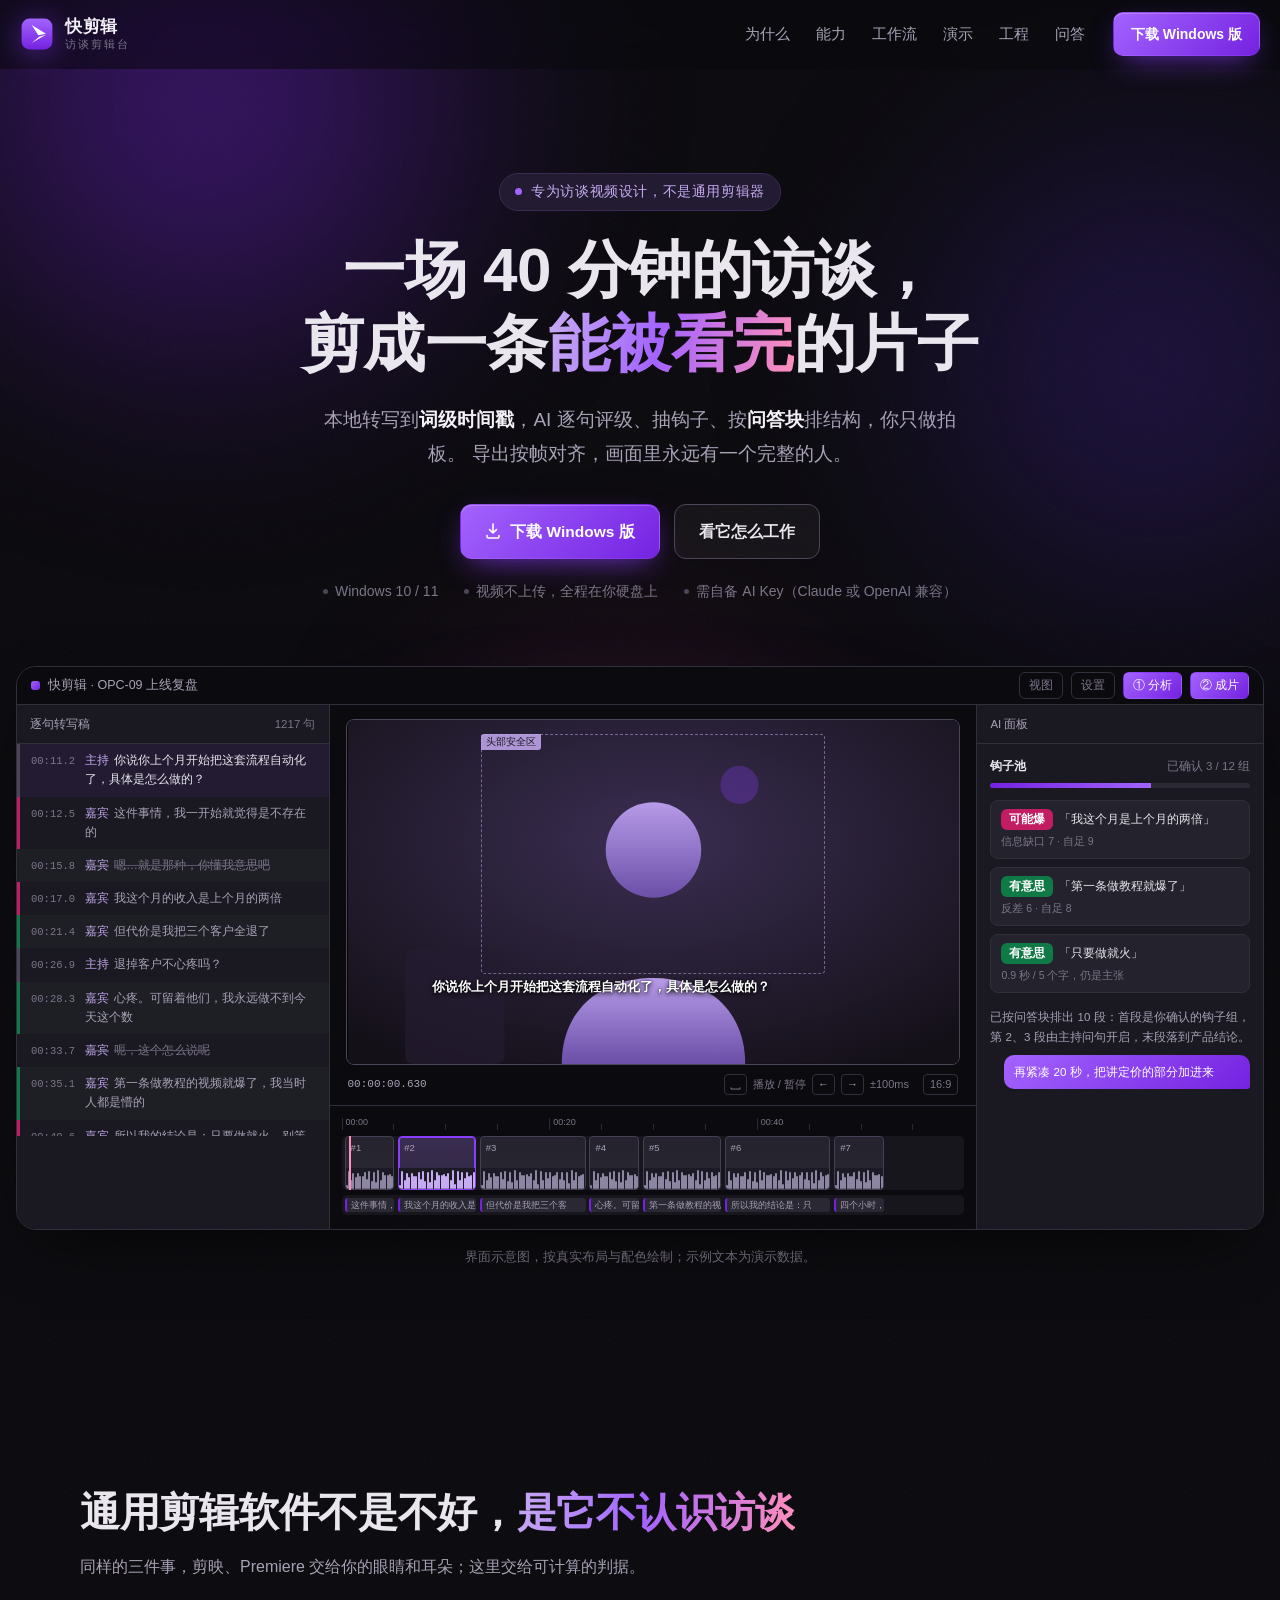
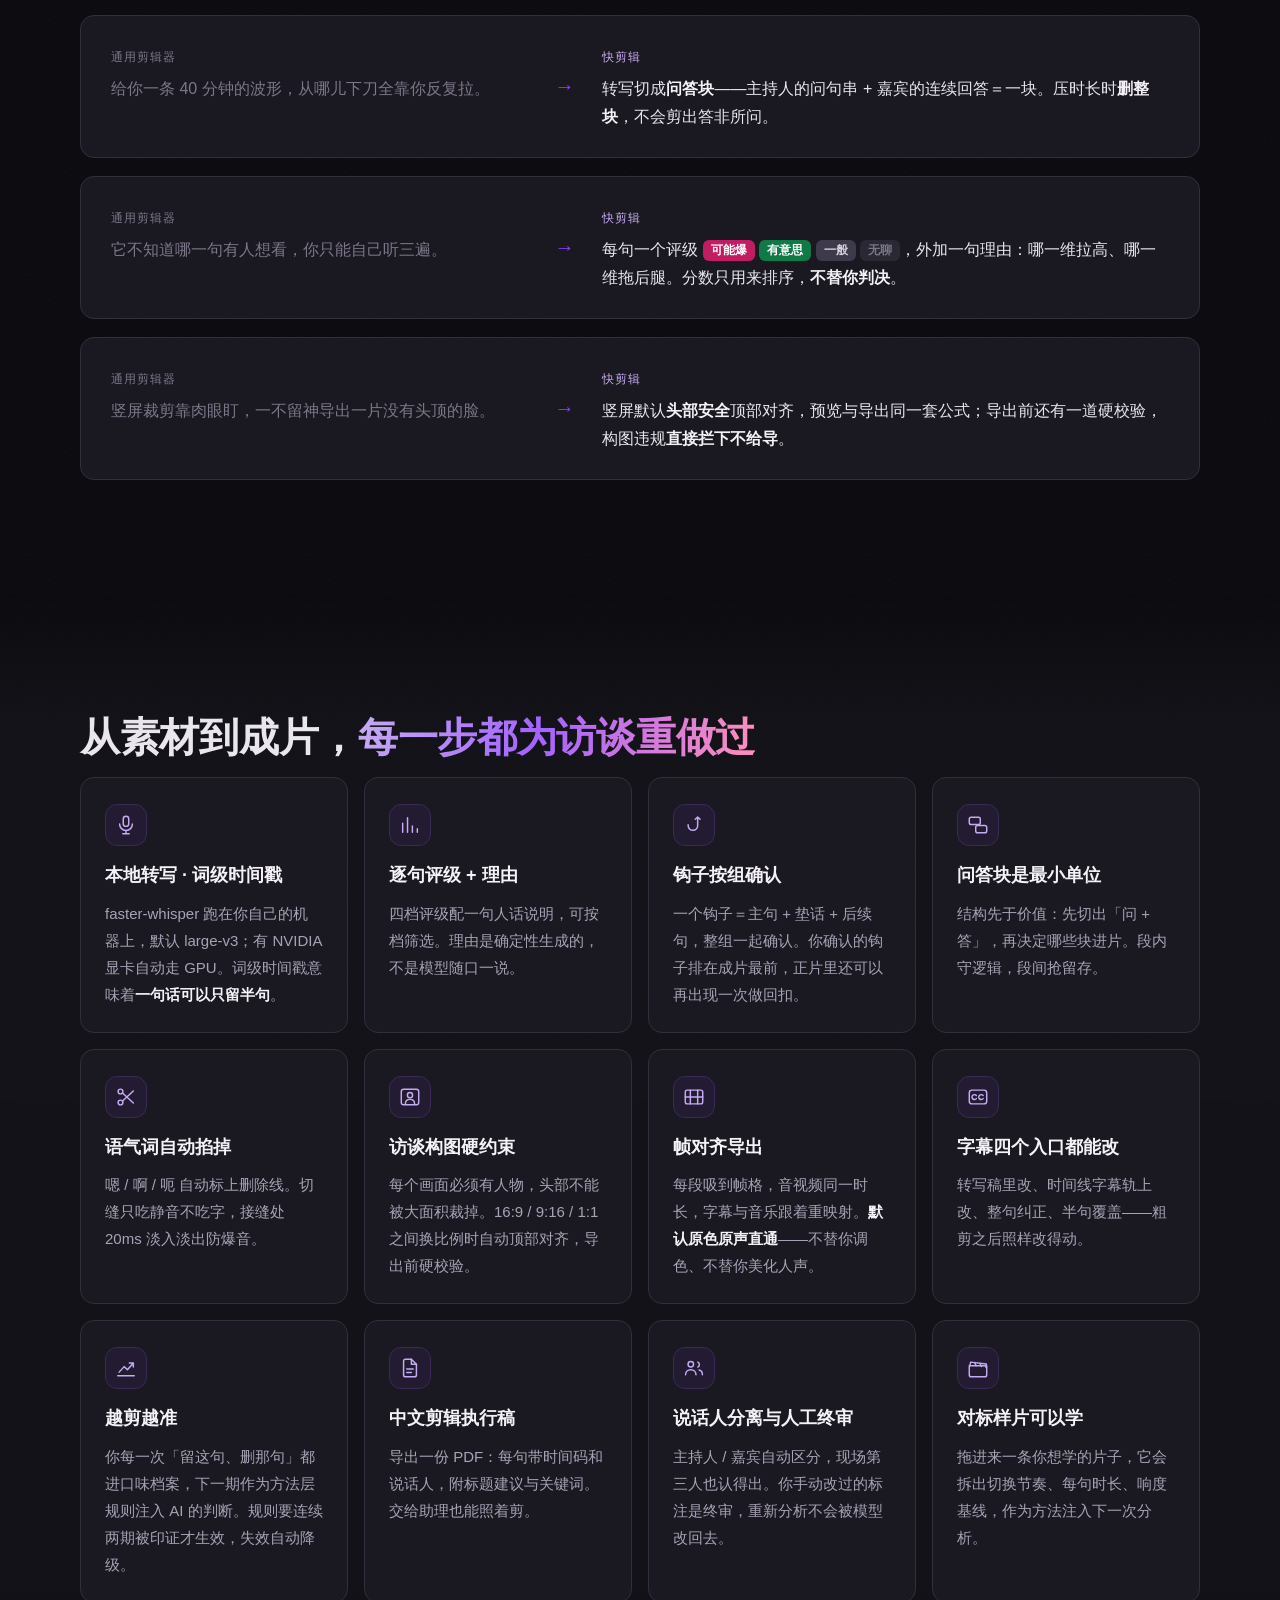
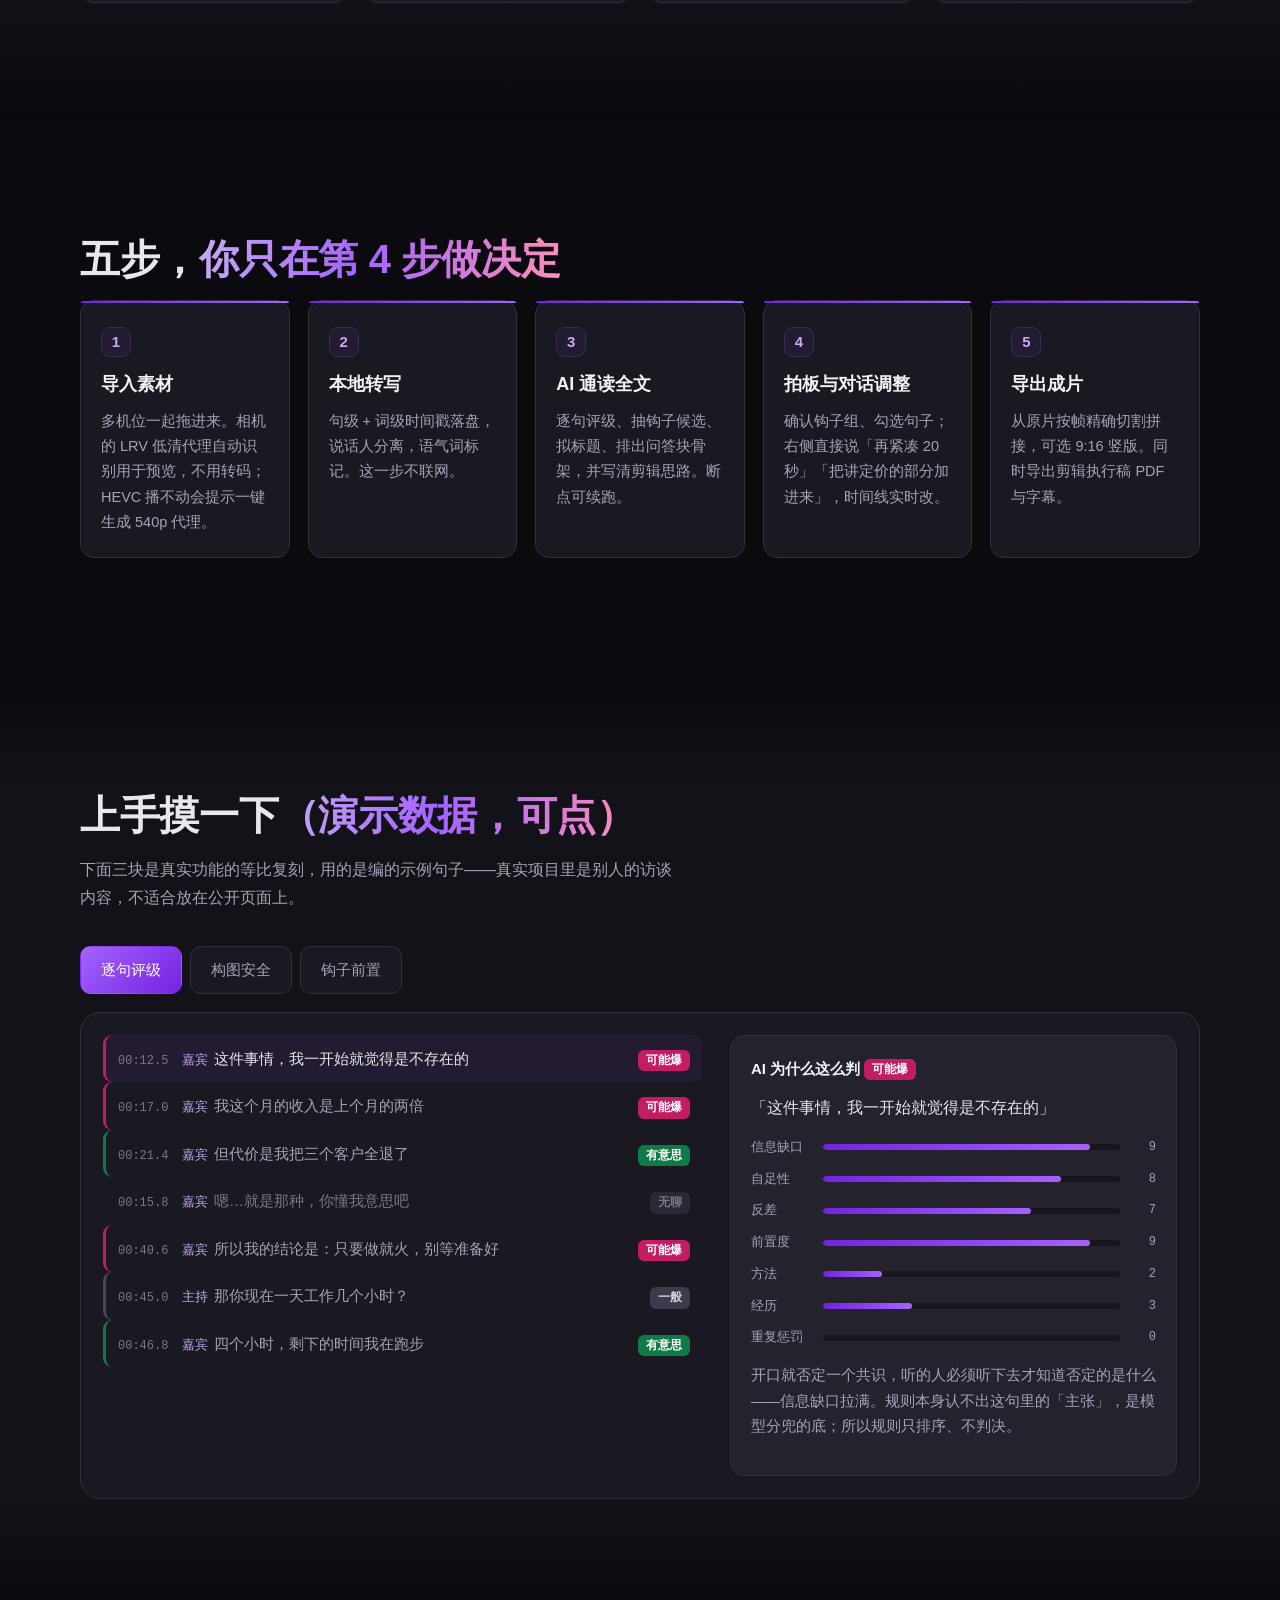
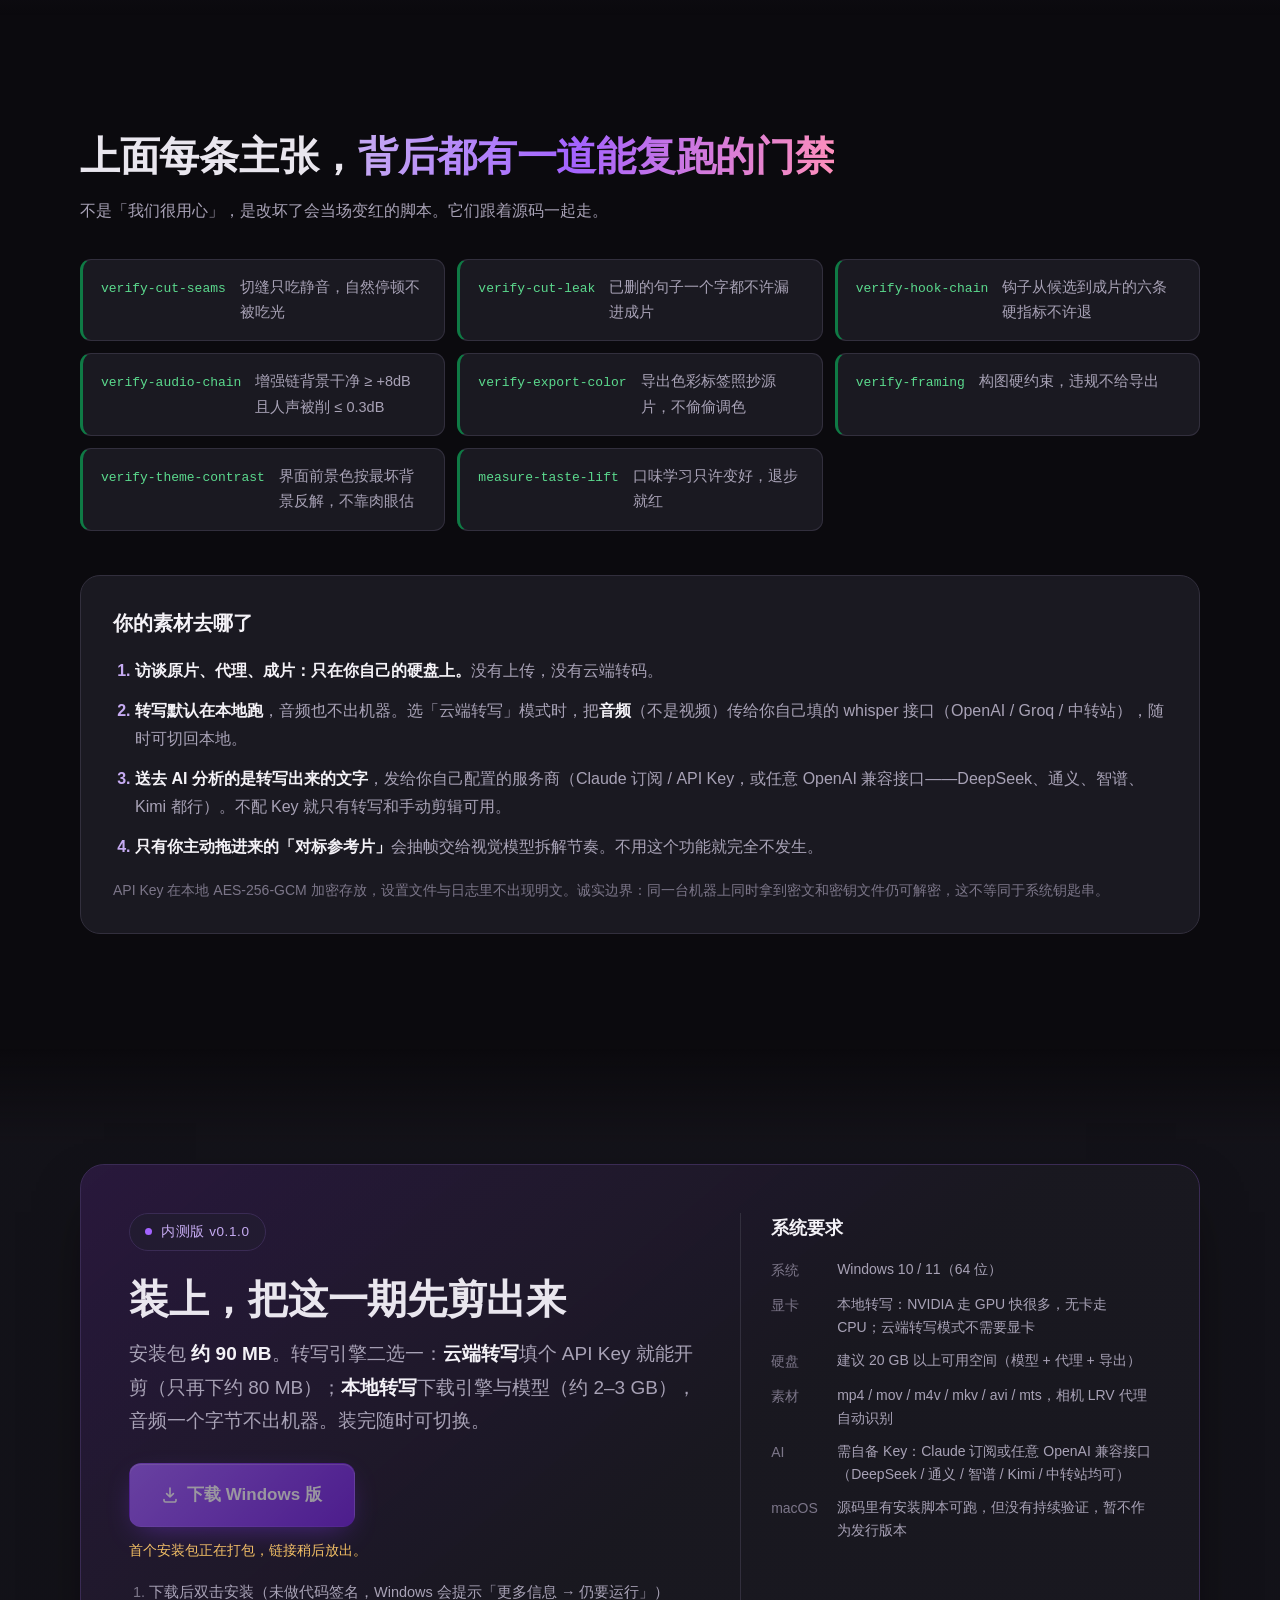
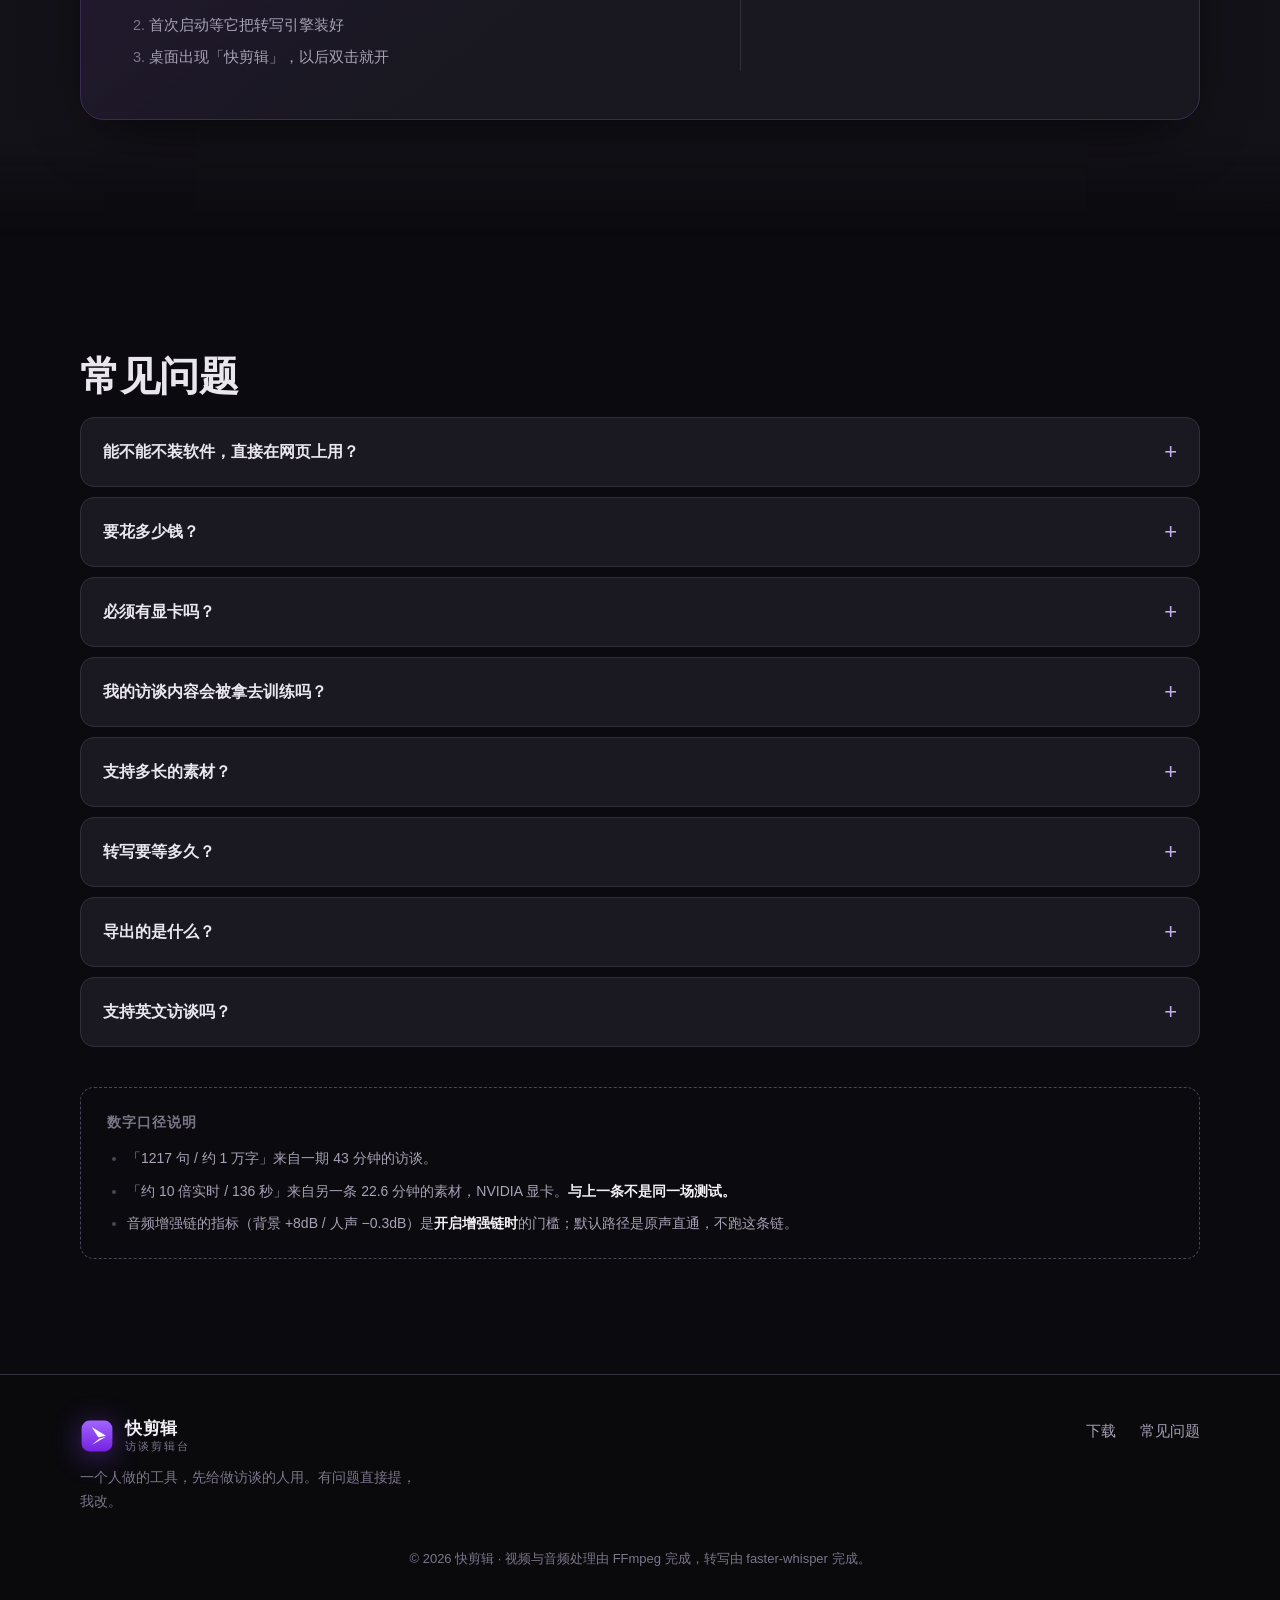
==== commit 043afa99: "转写引擎双模式口径：云端 API Key 轻量首启 / 本地全离线 Co-Authored-By: Claude Opus 5 (1M context) <noreply@anthropic.com>" ====
--- a/index.html
+++ b/index.html
@@ -360,7 +360,8 @@
       <h3>你的素材去哪了</h3>
       <ol>
         <li><b>访谈原片、代理、成片：只在你自己的硬盘上。</b>没有上传，没有云端转码。</li>
-        <li><b>送去 AI 的是转写出来的文字</b>，发给<i>你自己配置的</i>服务商（Claude 订阅 / API Key，或任意 OpenAI 兼容接口）。不配 Key 就只有转写和手动剪辑可用。</li>
+        <li><b>转写默认在本地跑</b>，音频也不出机器。选「云端转写」模式时，把<b>音频</b>（不是视频）传给你自己填的 whisper 接口（OpenAI / Groq / 中转站），随时可切回本地。</li>
+        <li><b>送去 AI 分析的是转写出来的文字</b>，发给<i>你自己配置的</i>服务商（Claude 订阅 / API Key，或任意 OpenAI 兼容接口——DeepSeek、通义、智谱、Kimi 都行）。不配 Key 就只有转写和手动剪辑可用。</li>
         <li><b>只有你主动拖进来的「对标参考片」</b>会抽帧交给视觉模型拆解节奏。不用这个功能就完全不发生。</li>
       </ol>
       <p class="note">API Key 在本地 AES-256-GCM 加密存放，设置文件与日志里不出现明文。诚实边界：同一台机器上同时拿到密文和密钥文件仍可解密，这不等同于系统钥匙串。</p>
@@ -375,7 +376,7 @@
       <div class="dl-main">
         <p class="eyebrow"><span class="dot"></span><span id="dlChannel">内测版 v0.1.0</span></p>
         <h2>装上，把这一期先剪出来</h2>
-        <p class="lede">安装包 <b id="dlSize">约 90 MB</b>；首次运行会按需下载转写引擎与模型（<b id="dlRuntime">约 2–3 GB</b>），全部装在程序目录里，不往系统里塞东西。</p>
+        <p class="lede">安装包 <b id="dlSize">约 90 MB</b>。转写引擎二选一：<b>云端转写</b>填个 API Key 就能开剪（只再下约 80 MB）；<b>本地转写</b>下载引擎与模型（约 2–3 GB），音频一个字节不出机器。装完随时可切换。</p>
         <div class="cta">
           <a class="btn btn-primary btn-lg js-download" href="#">
             <svg viewBox="0 0 16 16" class="ico" aria-hidden="true"><path d="M8 1v9m0 0 3.4-3.4M8 10 4.6 6.6M2 12.5v1A1.5 1.5 0 0 0 3.5 15h9a1.5 1.5 0 0 0 1.5-1.5v-1" fill="none" stroke="currentColor" stroke-width="1.6" stroke-linecap="round" stroke-linejoin="round"/></svg>
@@ -394,10 +395,10 @@
         <h3>系统要求</h3>
         <dl>
           <dt>系统</dt><dd>Windows 10 / 11（64 位）</dd>
-          <dt>显卡</dt><dd>NVIDIA 显卡走 GPU 转写，快很多；没有也能跑，走 CPU 慢一些</dd>
+          <dt>显卡</dt><dd>本地转写：NVIDIA 走 GPU 快很多，无卡走 CPU；云端转写模式不需要显卡</dd>
           <dt>硬盘</dt><dd>建议 20 GB 以上可用空间（模型 + 代理 + 导出）</dd>
           <dt>素材</dt><dd>mp4 / mov / m4v / mkv / avi / mts，相机 LRV 代理自动识别</dd>
-          <dt>AI</dt><dd>需自备 Claude 订阅或 API Key，也可填任意 OpenAI 兼容接口</dd>
+          <dt>AI</dt><dd>需自备 Key：Claude 订阅或任意 OpenAI 兼容接口（DeepSeek / 通义 / 智谱 / Kimi / 中转站均可）</dd>
           <dt>macOS</dt><dd>源码里有安装脚本可跑，但没有持续验证，暂不作为发行版本</dd>
         </dl>
       </div>
@@ -417,7 +418,7 @@
       <details class="reveal"><summary>要花多少钱？</summary>
         <p>工具本身免费。AI 部分用你自己的 Key，按你和服务商之间的计费走；不填 Key 也能用转写和手动剪辑，只是没有评级和自动成片。</p></details>
       <details class="reveal"><summary>必须有显卡吗？</summary>
-        <p>不是必须。有 NVIDIA 显卡时转写走 GPU，快得多；没有则回落到 CPU，同样能出结果，只是要等。导出同理，检测到硬件编码器就用。</p></details>
+        <p>不是必须。本地转写有 NVIDIA 显卡走 GPU 快得多，没有则回落 CPU；或者直接选<b>云端转写</b>模式——连本地引擎都不用装，无显卡的机器反而更快。导出同理，检测到硬件编码器就用。</p></details>
       <details class="reveal"><summary>我的访谈内容会被拿去训练吗？</summary>
         <p>视频不出你的硬盘。文字转写发给的是你自己配置的模型服务商，是否用于训练取决于你和他们的协议（Claude、OpenAI 的 API 通道默认都不拿来训练）。这一层的选择权在你手上。</p></details>
       <details class="reveal"><summary>支持多长的素材？</summary>
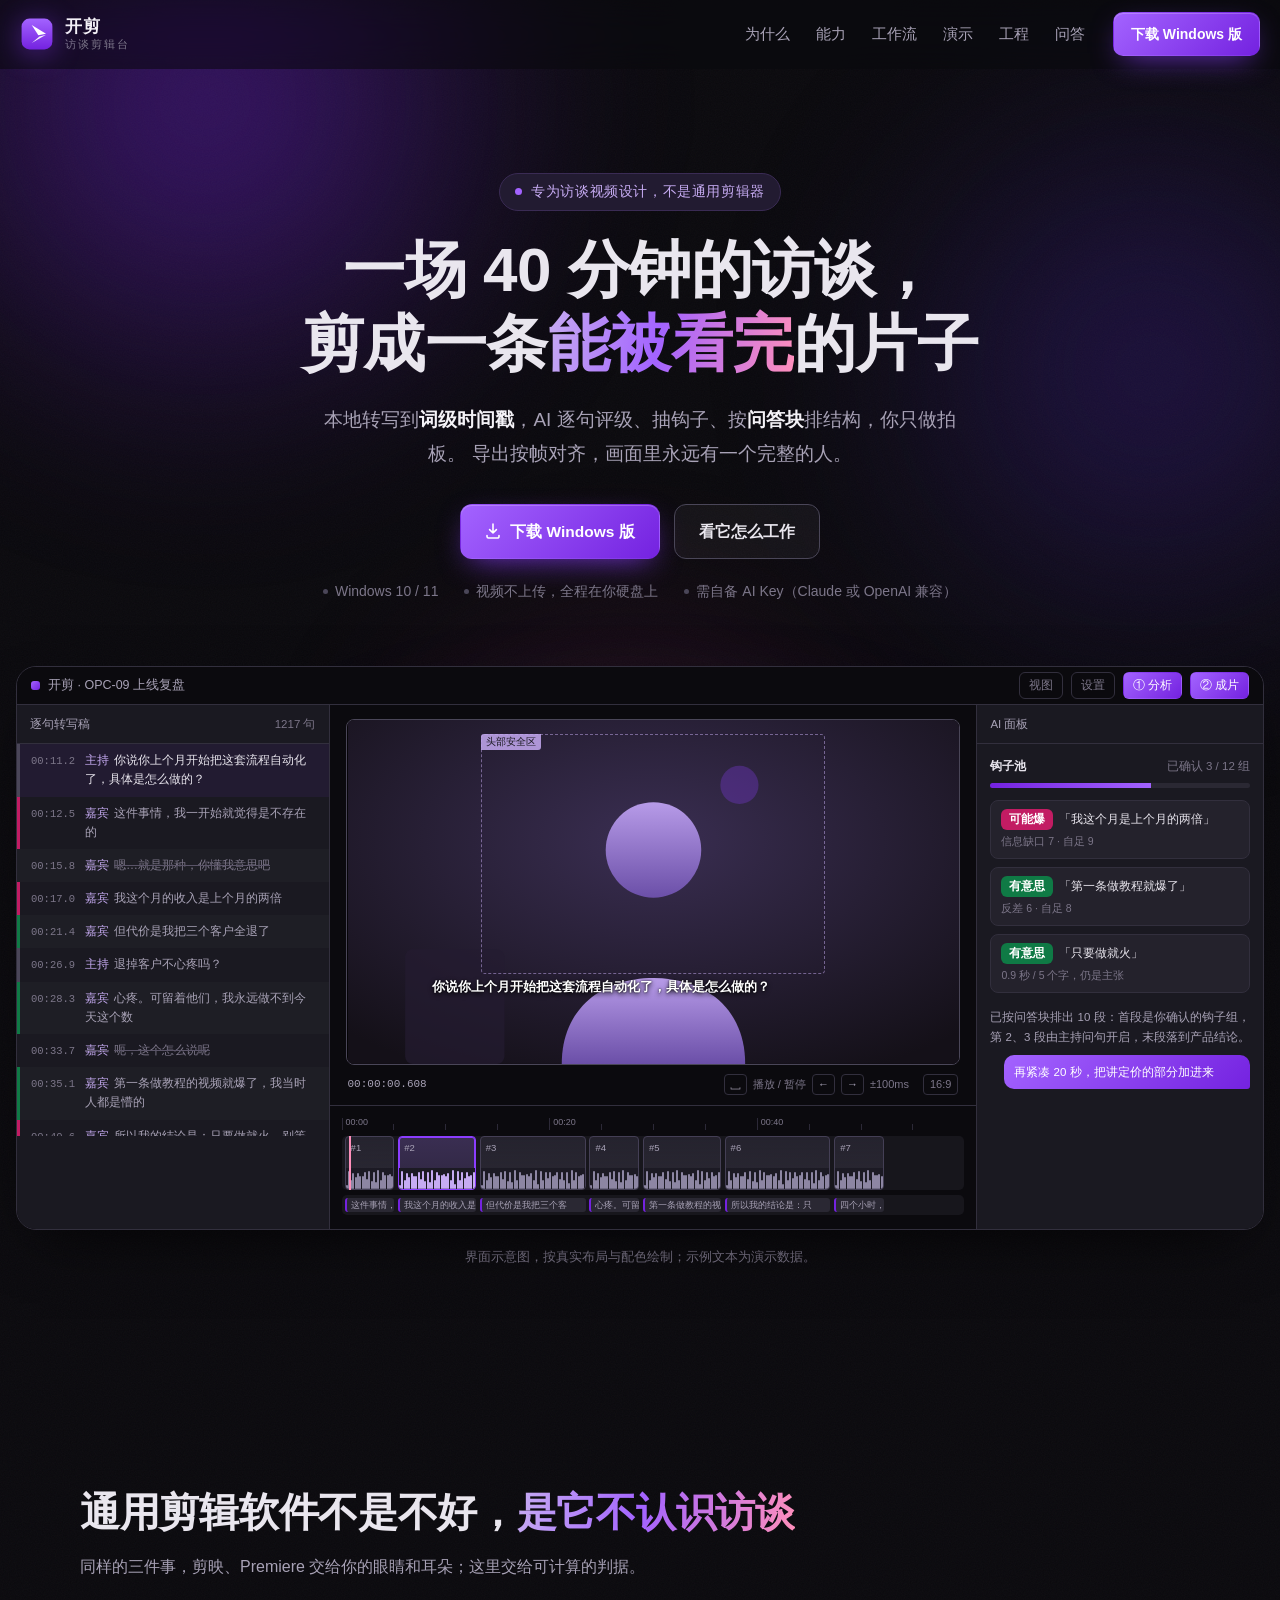
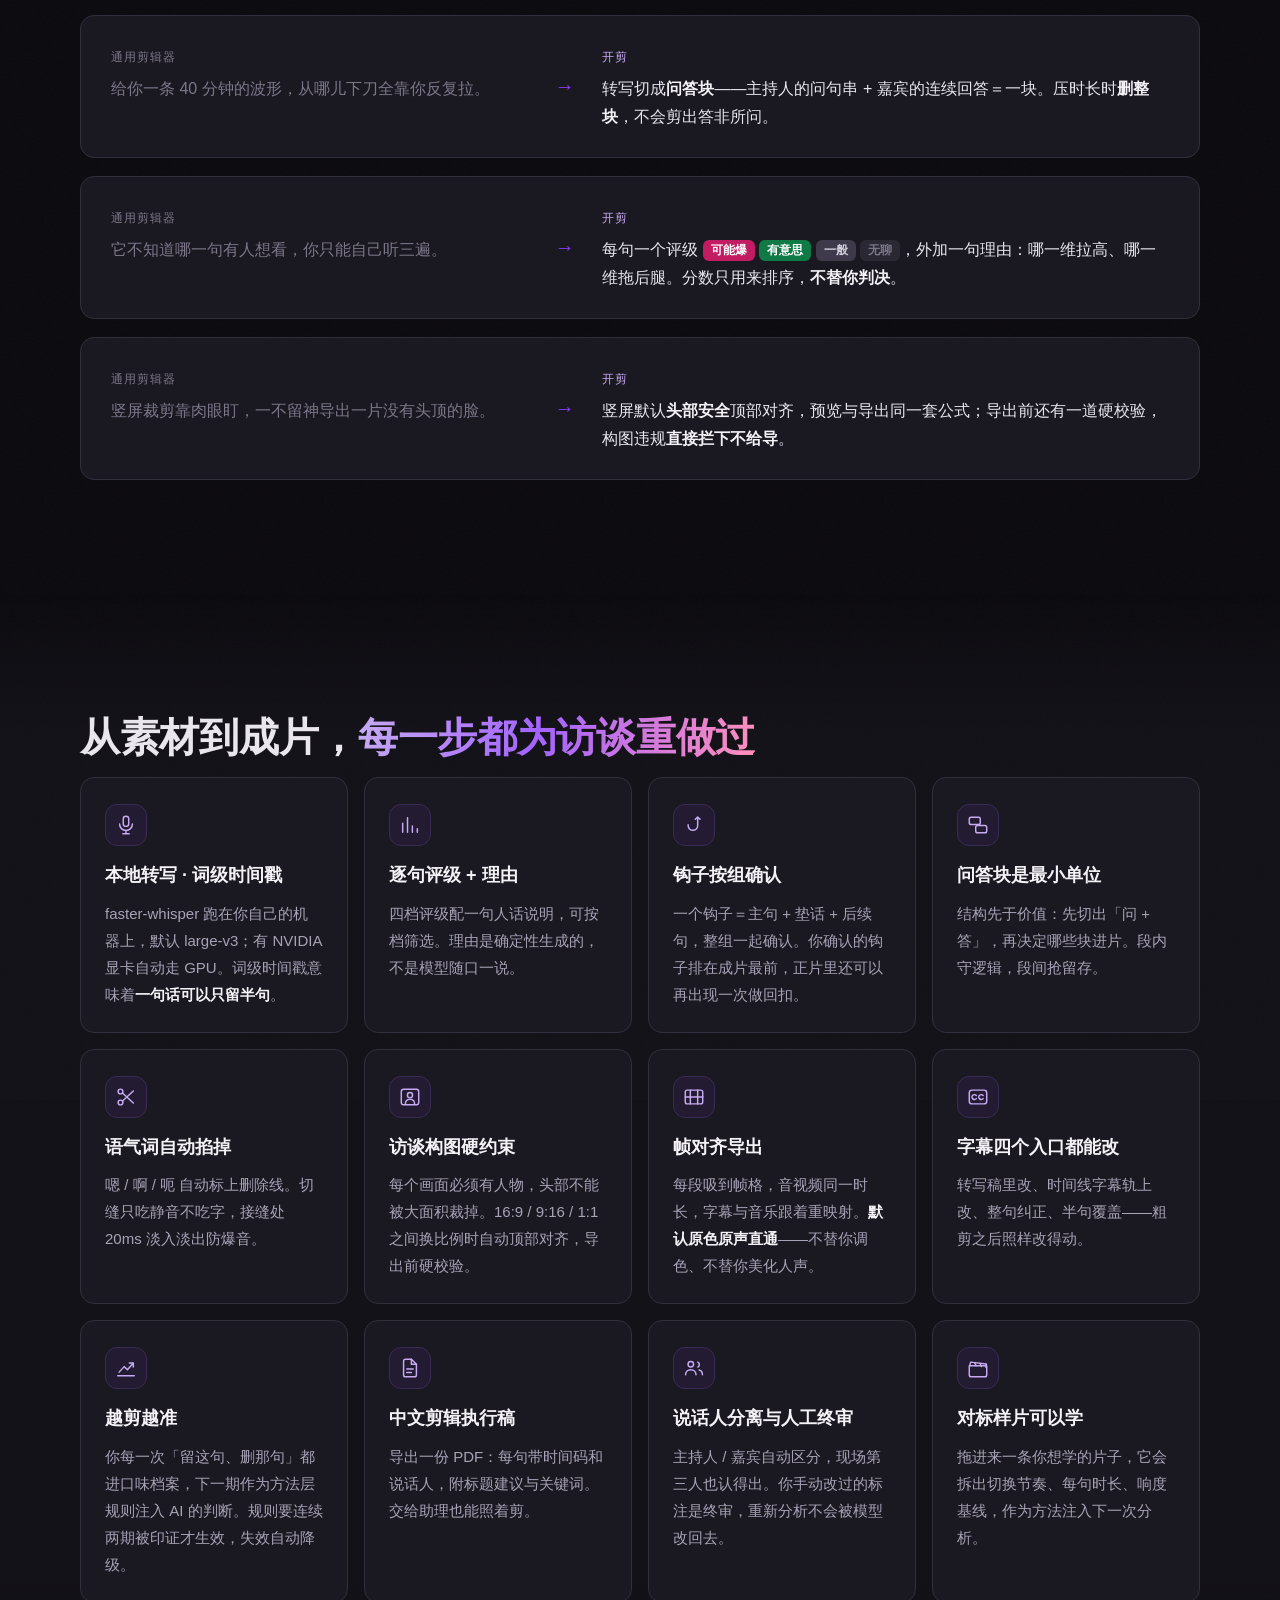
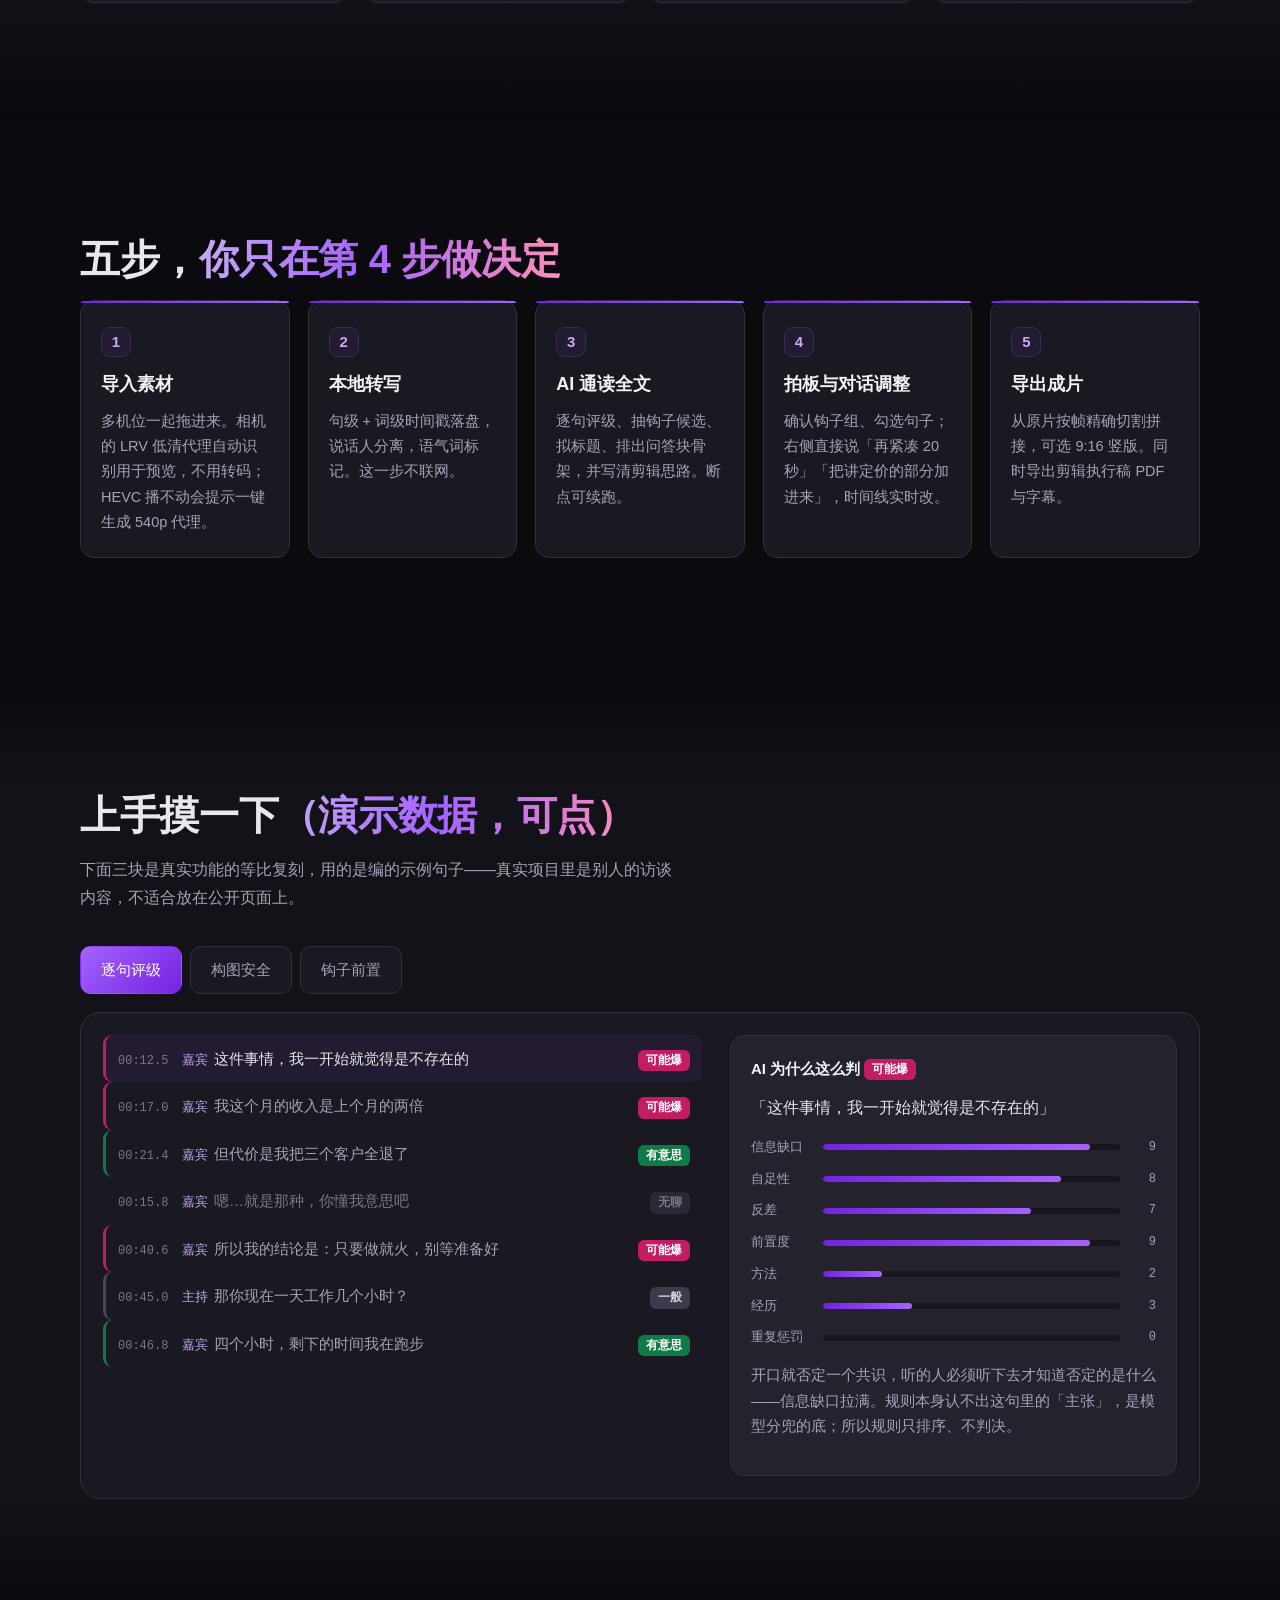
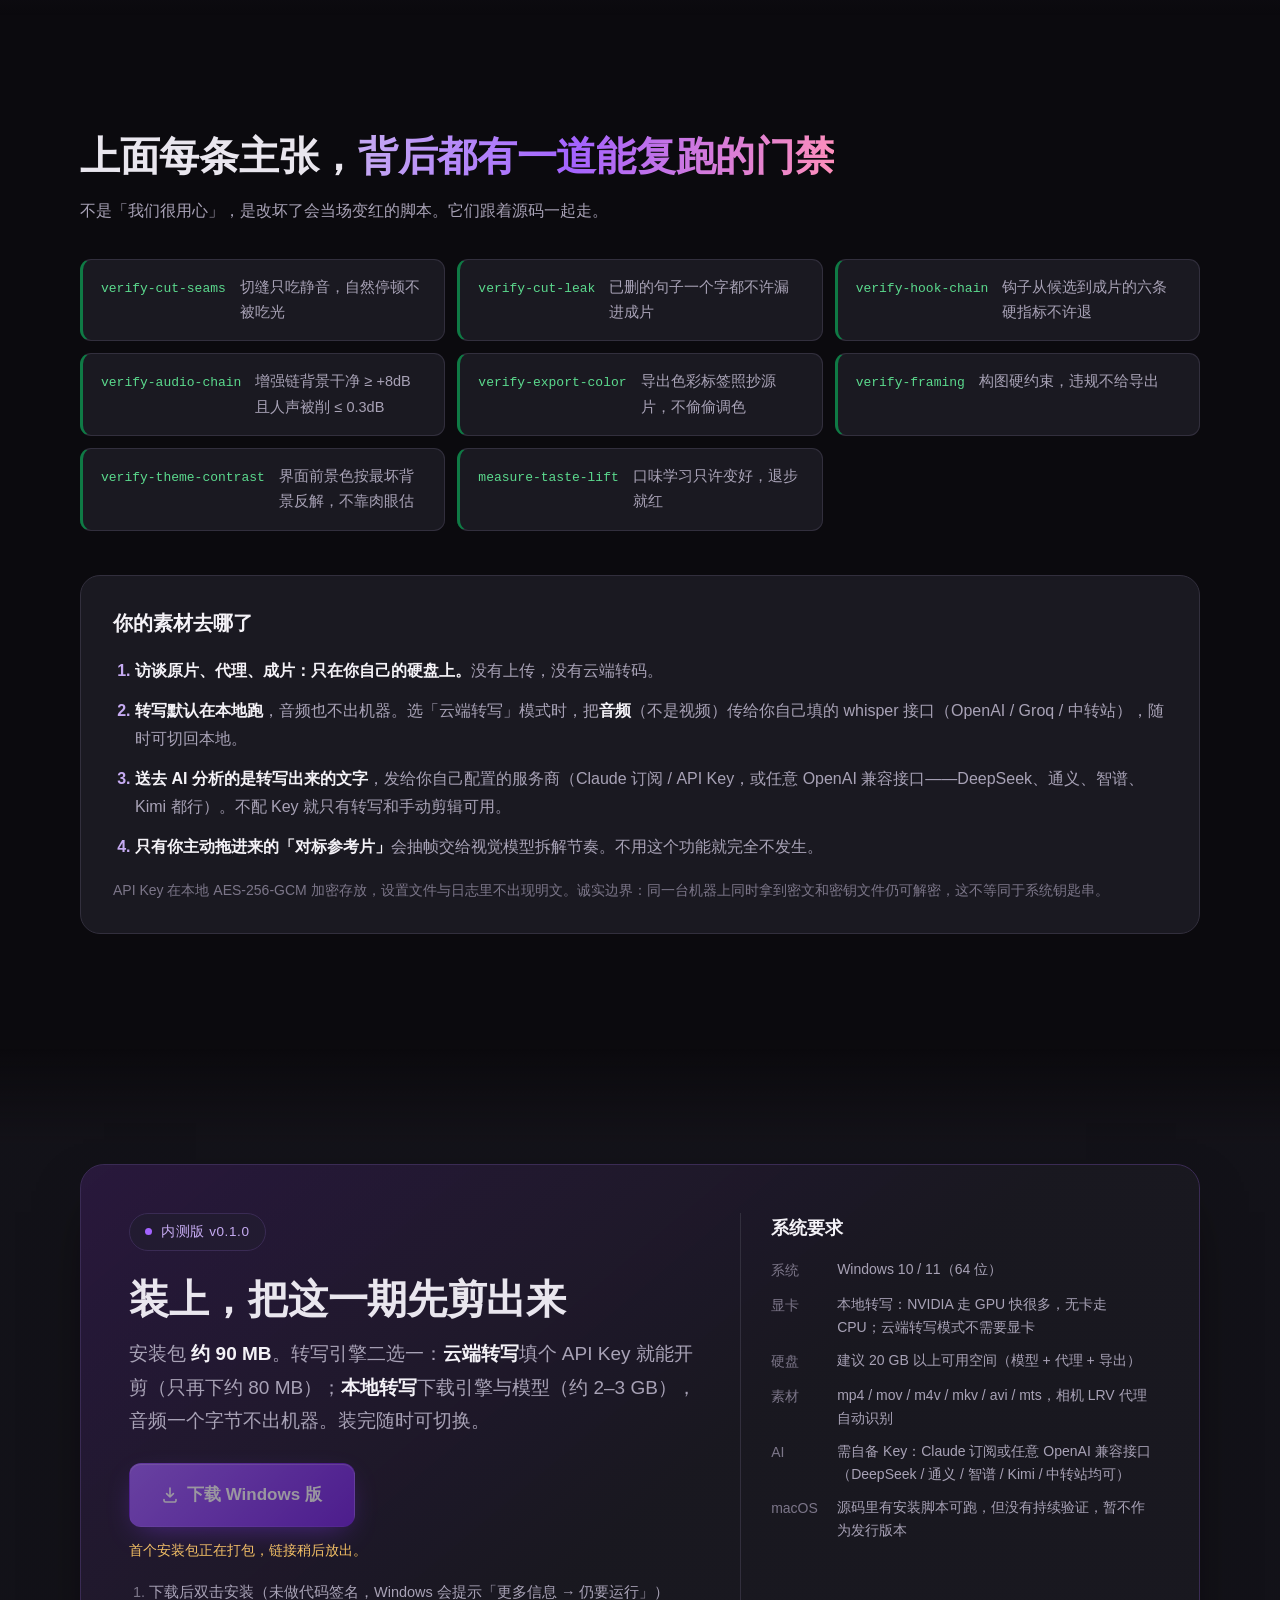
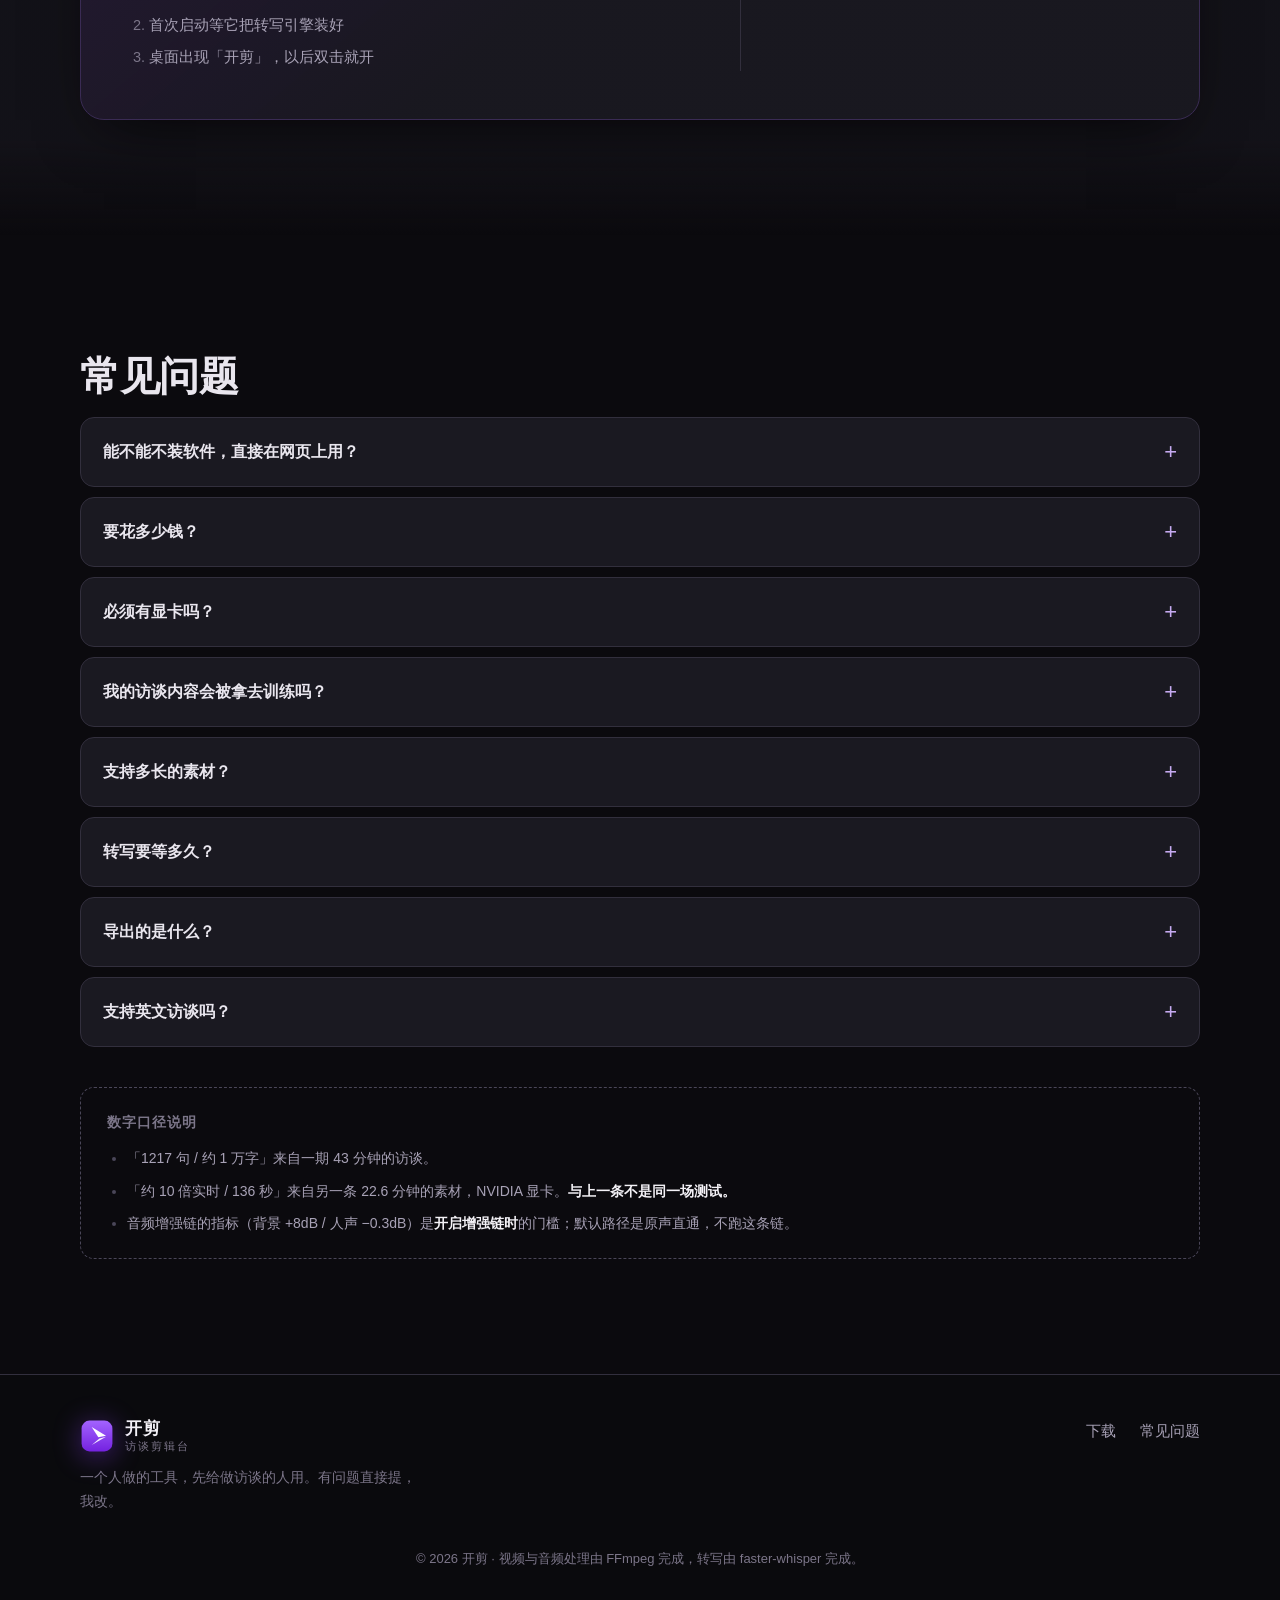
==== commit b68981c9: "品牌更名：快剪辑 → 开剪（含 OG 图与全站文案） Co-Authored-By: Claude Opus 5 (1M context) <noreply@anthropic.com>" ====
--- a/index.html
+++ b/index.html
@@ -3,17 +3,17 @@
 <head>
 <meta charset="utf-8">
 <meta name="viewport" content="width=device-width, initial-scale=1, viewport-fit=cover">
-<title>快剪辑 · 专为访谈视频设计的 AI 剪辑台</title>
+<title>开剪 · 专为访谈视频设计的 AI 剪辑台</title>
 <meta name="description" content="一场 40 分钟的访谈，剪成一条能被看完的片子。本地转写到词级时间戳，AI 逐句评级、抽钩子、按问答块排结构；导出按帧对齐，画面里永远有完整的人。">
 <meta name="theme-color" content="#0F0E13">
 <link rel="icon" href="./assets/app-icon.png" type="image/png">
 <link rel="apple-touch-icon" href="./assets/app-icon.png">
 
 <meta property="og:type" content="website">
-<meta property="og:title" content="快剪辑 · 专为访谈视频设计的 AI 剪辑台">
+<meta property="og:title" content="开剪 · 专为访谈视频设计的 AI 剪辑台">
 <meta property="og:description" content="转写到词级、逐句评级、钩子前置、问答块不拆散、帧对齐导出。视频不出你的硬盘。">
 <!-- OG 抓取器不解析相对路径；绑定自有域名后把这里换成正式域名 -->
-<meta property="og:image" content="https://yzlee.github.io/kuaijianji-site/assets/og.png">
+<meta property="og:image" content="https://yzlee.github.io/kaijian-site/assets/og.png">
 <meta property="og:locale" content="zh_CN">
 <meta name="twitter:card" content="summary_large_image">
 
@@ -44,7 +44,7 @@
 
 <header class="nav" id="nav">
   <div class="nav-in">
-    <a class="brand" href="#top" aria-label="快剪辑 首页">
+    <a class="brand" href="#top" aria-label="开剪 首页">
       <svg class="mark" viewBox="0 0 64 64" aria-hidden="true">
         <defs>
           <linearGradient id="g-mark" x1="0" y1="0" x2="0" y2="1">
@@ -55,7 +55,7 @@
         <path d="M22 15 L49 31.5 L34.5 34.5 Z" fill="#fff"/>
         <path d="M22 49 L36.5 36.5 L49 33.2 Z" fill="#fff" opacity=".92"/>
       </svg>
-      <span class="brand-text"><b>快剪辑</b><i>访谈剪辑台</i></span>
+      <span class="brand-text"><b>开剪</b><i>访谈剪辑台</i></span>
     </a>
     <nav class="nav-links" aria-label="主导航">
       <a href="#why">为什么</a>
@@ -103,7 +103,7 @@
       <div class="shot-glow" aria-hidden="true"></div>
       <div class="app" role="img" aria-label="剪辑台界面示意：左侧逐句转写稿，中间播放器与时间线，右侧 AI 面板">
         <div class="app-top">
-          <span class="app-title"><span class="app-dot"></span>快剪辑 · OPC-09 上线复盘</span>
+          <span class="app-title"><span class="app-dot"></span>开剪 · OPC-09 上线复盘</span>
           <span class="app-tools"><b>视图</b><b>设置</b><b class="on">① 分析</b><b class="on">② 成片</b></span>
         </div>
         <div class="app-body">
@@ -181,17 +181,17 @@
       <article class="vs-row reveal">
         <div class="vs-a"><span class="vs-k">通用剪辑器</span><p>给你一条 40 分钟的波形，从哪儿下刀全靠你反复拉。</p></div>
         <div class="vs-arrow" aria-hidden="true">→</div>
-        <div class="vs-b"><span class="vs-k">快剪辑</span><p>转写切成<b>问答块</b>——主持人的问句串 + 嘉宾的连续回答＝一块。压时长时<b>删整块</b>，不会剪出答非所问。</p></div>
+        <div class="vs-b"><span class="vs-k">开剪</span><p>转写切成<b>问答块</b>——主持人的问句串 + 嘉宾的连续回答＝一块。压时长时<b>删整块</b>，不会剪出答非所问。</p></div>
       </article>
       <article class="vs-row reveal">
         <div class="vs-a"><span class="vs-k">通用剪辑器</span><p>它不知道哪一句有人想看，你只能自己听三遍。</p></div>
         <div class="vs-arrow" aria-hidden="true">→</div>
-        <div class="vs-b"><span class="vs-k">快剪辑</span><p>每句一个评级 <span class="tag t-viral">可能爆</span> <span class="tag t-good">有意思</span> <span class="tag t-mid">一般</span> <span class="tag t-dim">无聊</span>，外加一句理由：哪一维拉高、哪一维拖后腿。分数只用来排序，<b>不替你判决</b>。</p></div>
+        <div class="vs-b"><span class="vs-k">开剪</span><p>每句一个评级 <span class="tag t-viral">可能爆</span> <span class="tag t-good">有意思</span> <span class="tag t-mid">一般</span> <span class="tag t-dim">无聊</span>，外加一句理由：哪一维拉高、哪一维拖后腿。分数只用来排序，<b>不替你判决</b>。</p></div>
       </article>
       <article class="vs-row reveal">
         <div class="vs-a"><span class="vs-k">通用剪辑器</span><p>竖屏裁剪靠肉眼盯，一不留神导出一片没有头顶的脸。</p></div>
         <div class="vs-arrow" aria-hidden="true">→</div>
-        <div class="vs-b"><span class="vs-k">快剪辑</span><p>竖屏默认<b>头部安全</b>顶部对齐，预览与导出同一套公式；导出前还有一道硬校验，构图违规<b>直接拦下不给导</b>。</p></div>
+        <div class="vs-b"><span class="vs-k">开剪</span><p>竖屏默认<b>头部安全</b>顶部对齐，预览与导出同一套公式；导出前还有一道硬校验，构图违规<b>直接拦下不给导</b>。</p></div>
       </article>
     </div>
   </div>
@@ -388,7 +388,7 @@
         <ol class="dl-steps">
           <li>下载后双击安装（未做代码签名，Windows 会提示「更多信息 → 仍要运行」）</li>
           <li>首次启动等它把转写引擎装好</li>
-          <li>桌面出现「快剪辑」，以后双击就开</li>
+          <li>桌面出现「开剪」，以后双击就开</li>
         </ol>
       </div>
       <div class="dl-side">
@@ -448,7 +448,7 @@
     <div>
       <a class="brand" href="#top">
         <svg class="mark" viewBox="0 0 64 64" aria-hidden="true"><rect x="3" y="3" width="58" height="58" rx="15" fill="url(#g-mark)"/><path d="M22 15 L49 31.5 L34.5 34.5 Z" fill="#fff"/><path d="M22 49 L36.5 36.5 L49 33.2 Z" fill="#fff" opacity=".92"/></svg>
-        <span class="brand-text"><b>快剪辑</b><i>访谈剪辑台</i></span>
+        <span class="brand-text"><b>开剪</b><i>访谈剪辑台</i></span>
       </a>
       <p class="foot-note">一个人做的工具，先给做访谈的人用。有问题直接提，我改。</p>
     </div>
@@ -459,7 +459,7 @@
       <a class="js-contact" href="#" hidden>联系</a>
     </nav>
   </div>
-  <p class="copy">© <span id="year">2026</span> 快剪辑 · 视频与音频处理由 FFmpeg 完成，转写由 faster-whisper 完成。</p>
+  <p class="copy">© <span id="year">2026</span> 开剪 · 视频与音频处理由 FFmpeg 完成，转写由 faster-whisper 完成。</p>
 </footer>
 
 <script src="./app.js"></script>
--- a/styles.css
+++ b/styles.css
@@ -1,5 +1,5 @@
 /* ══════════════════════════════════════════════════════════════════════
-   快剪辑 官网 · 设计令牌与剪辑台界面同源（src/styles.css）
+   开剪 官网 · 设计令牌与剪辑台界面同源（src/styles.css）
    面：#0F0E13 壳 / #16151A 底 / #1F1E25 卡片 / #2A2833 悬起
    字：#E4E1EA 正文（不用纯白，压掉深底上的光晕）/ #A29CB0 次要
    主色：#8B3DFF（黑白紫），渐变端点沿用桌面图标的 #A363FF → #7422E0
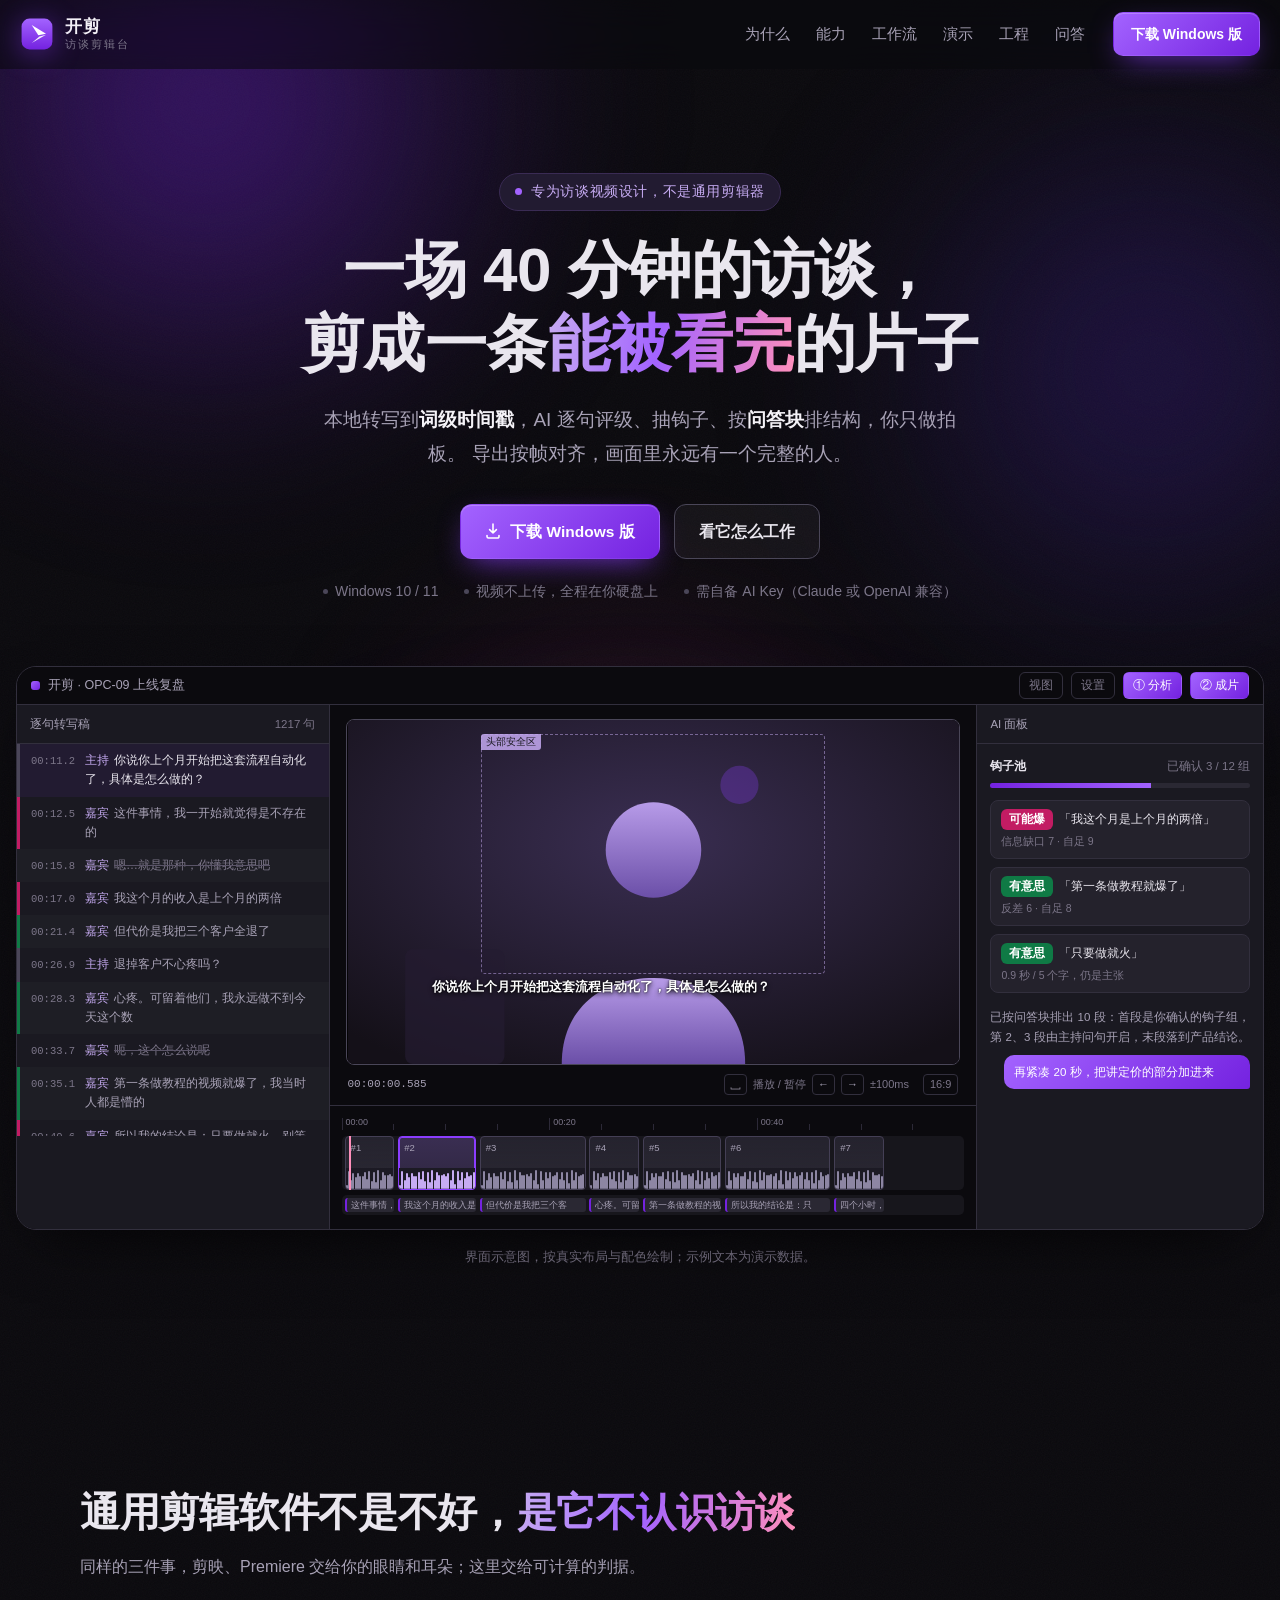
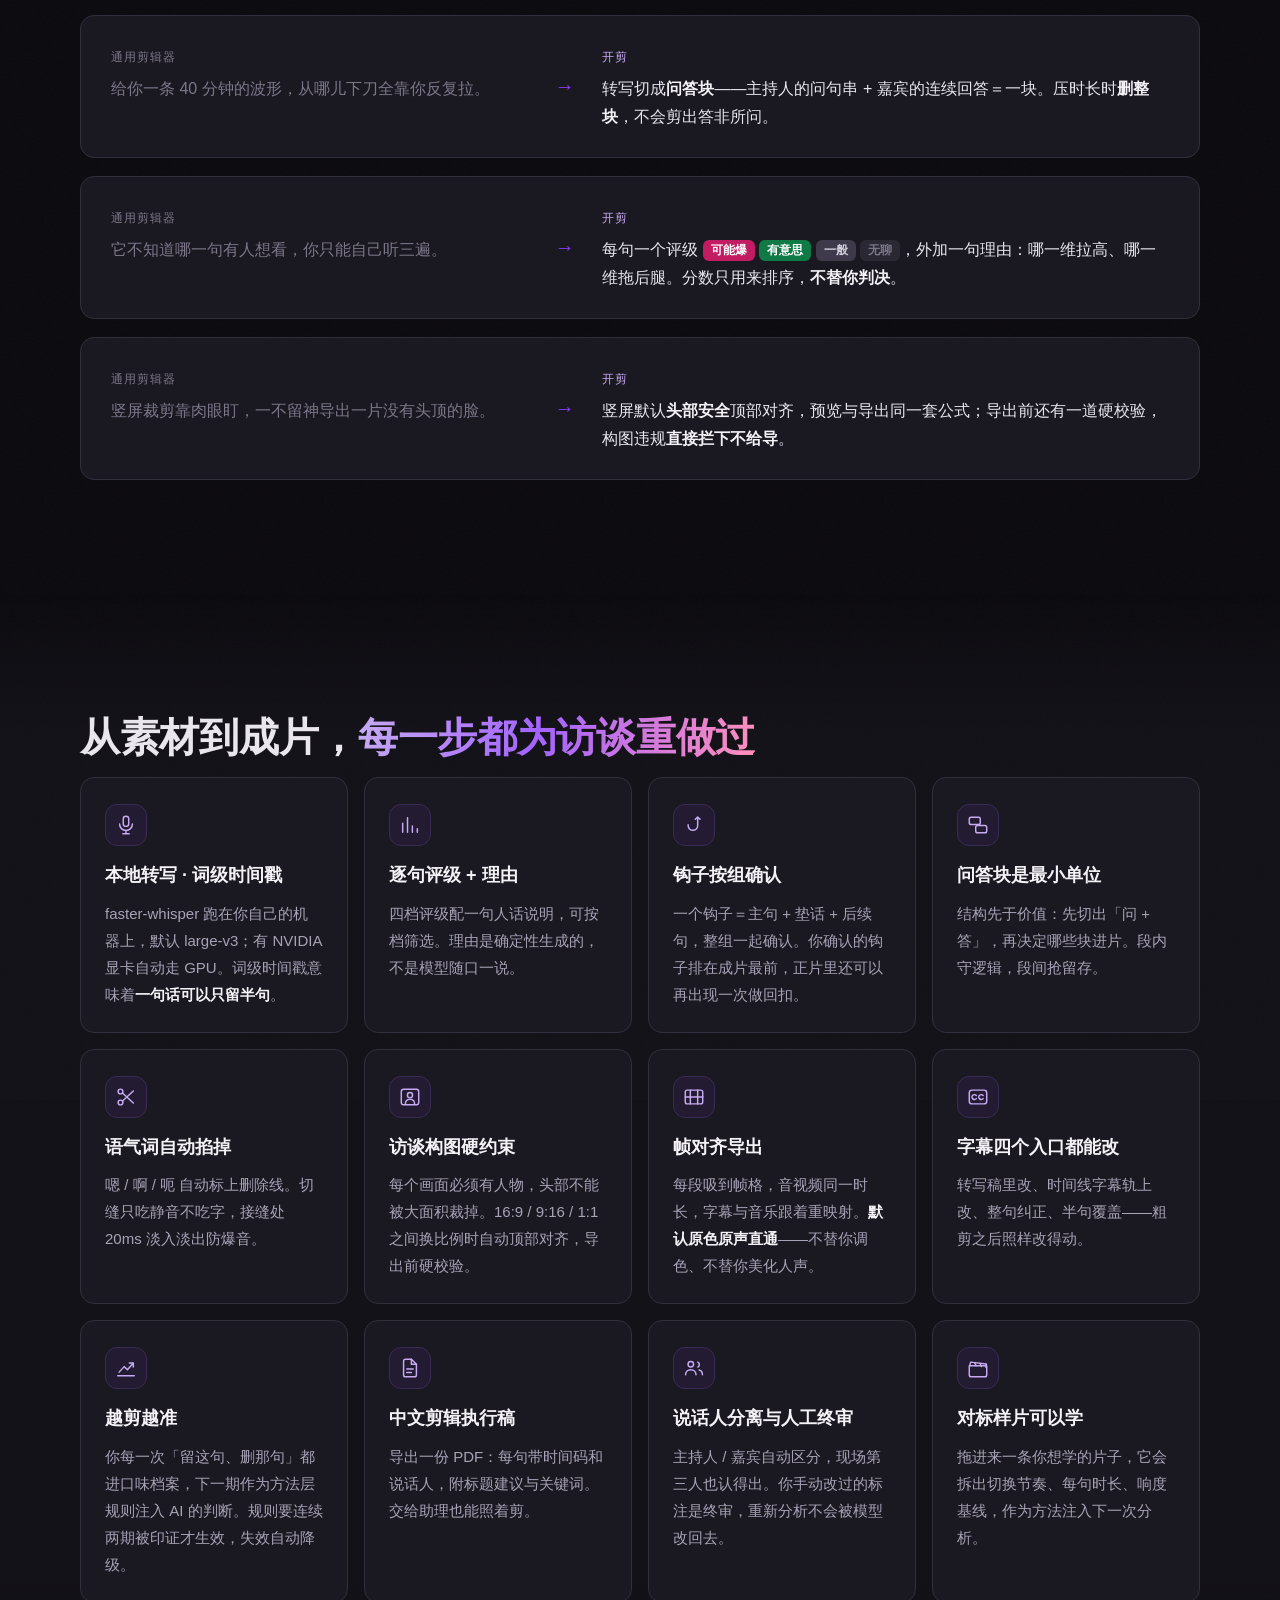
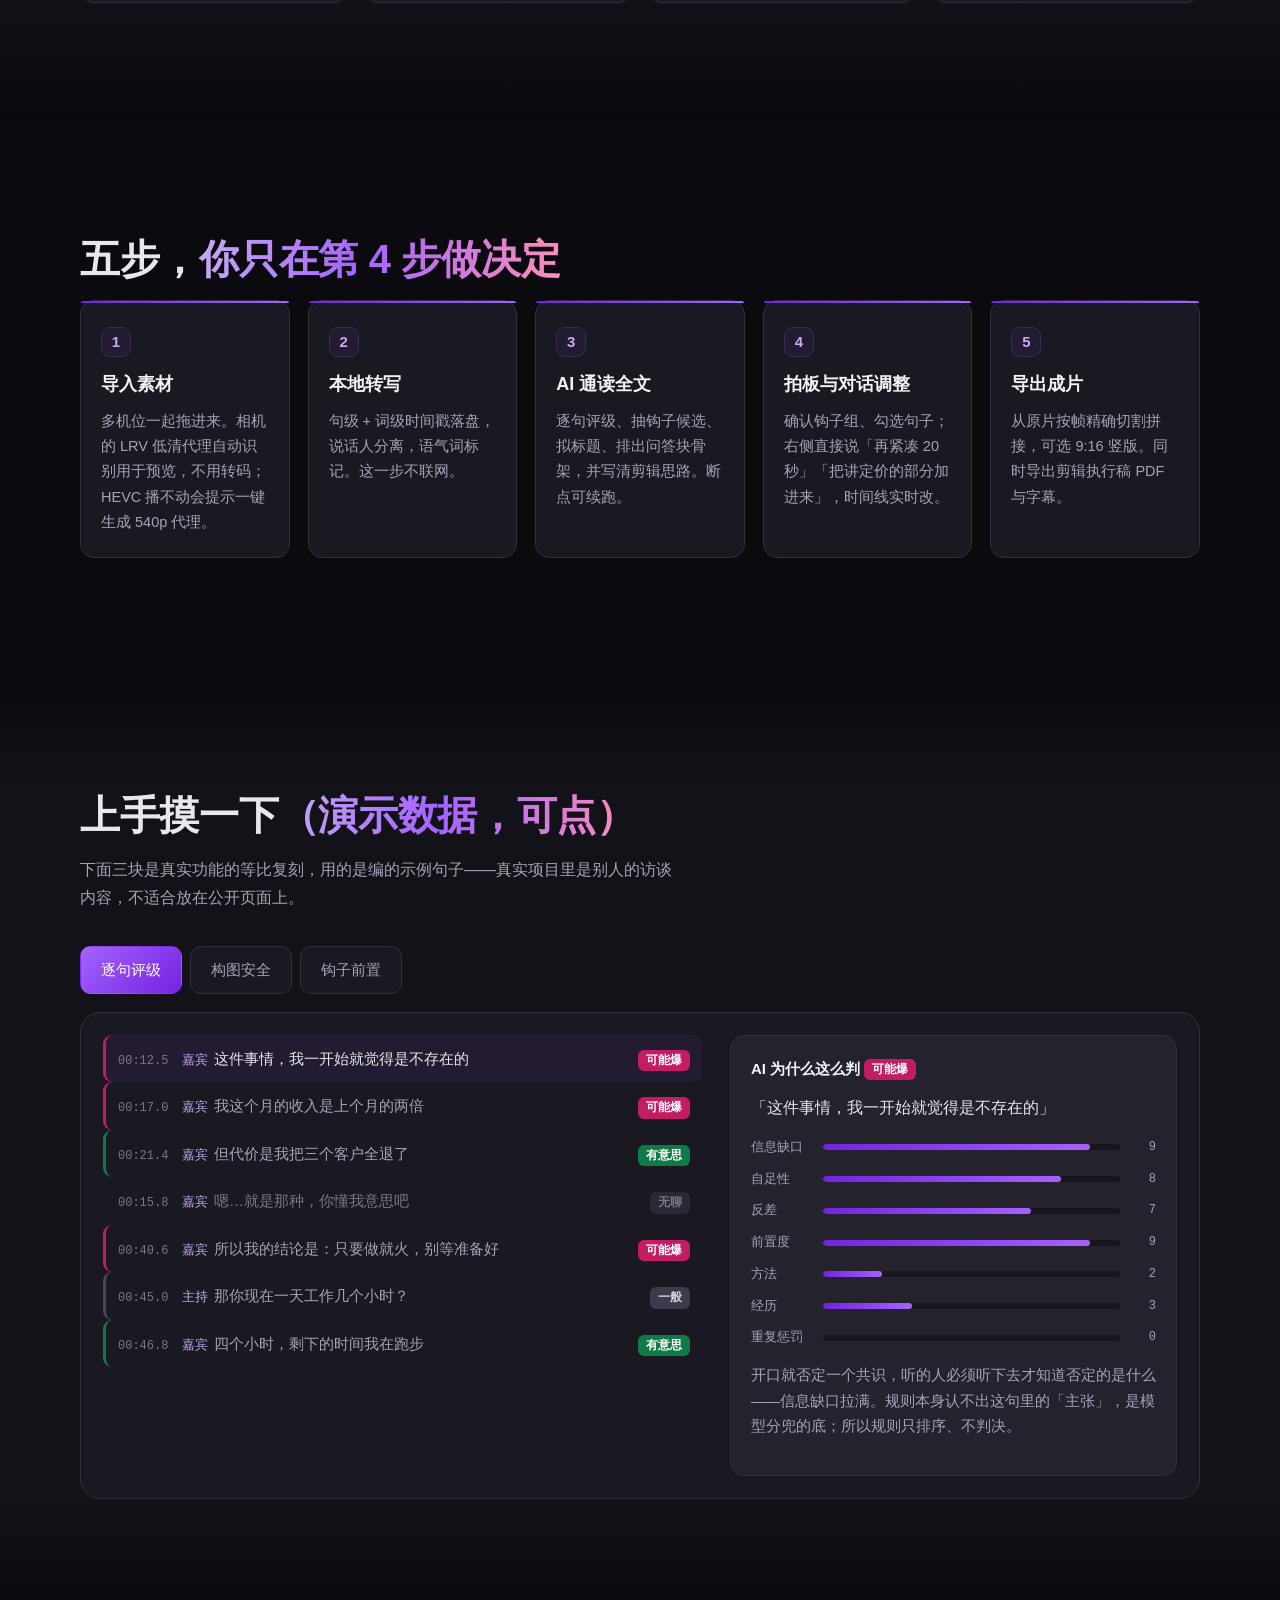
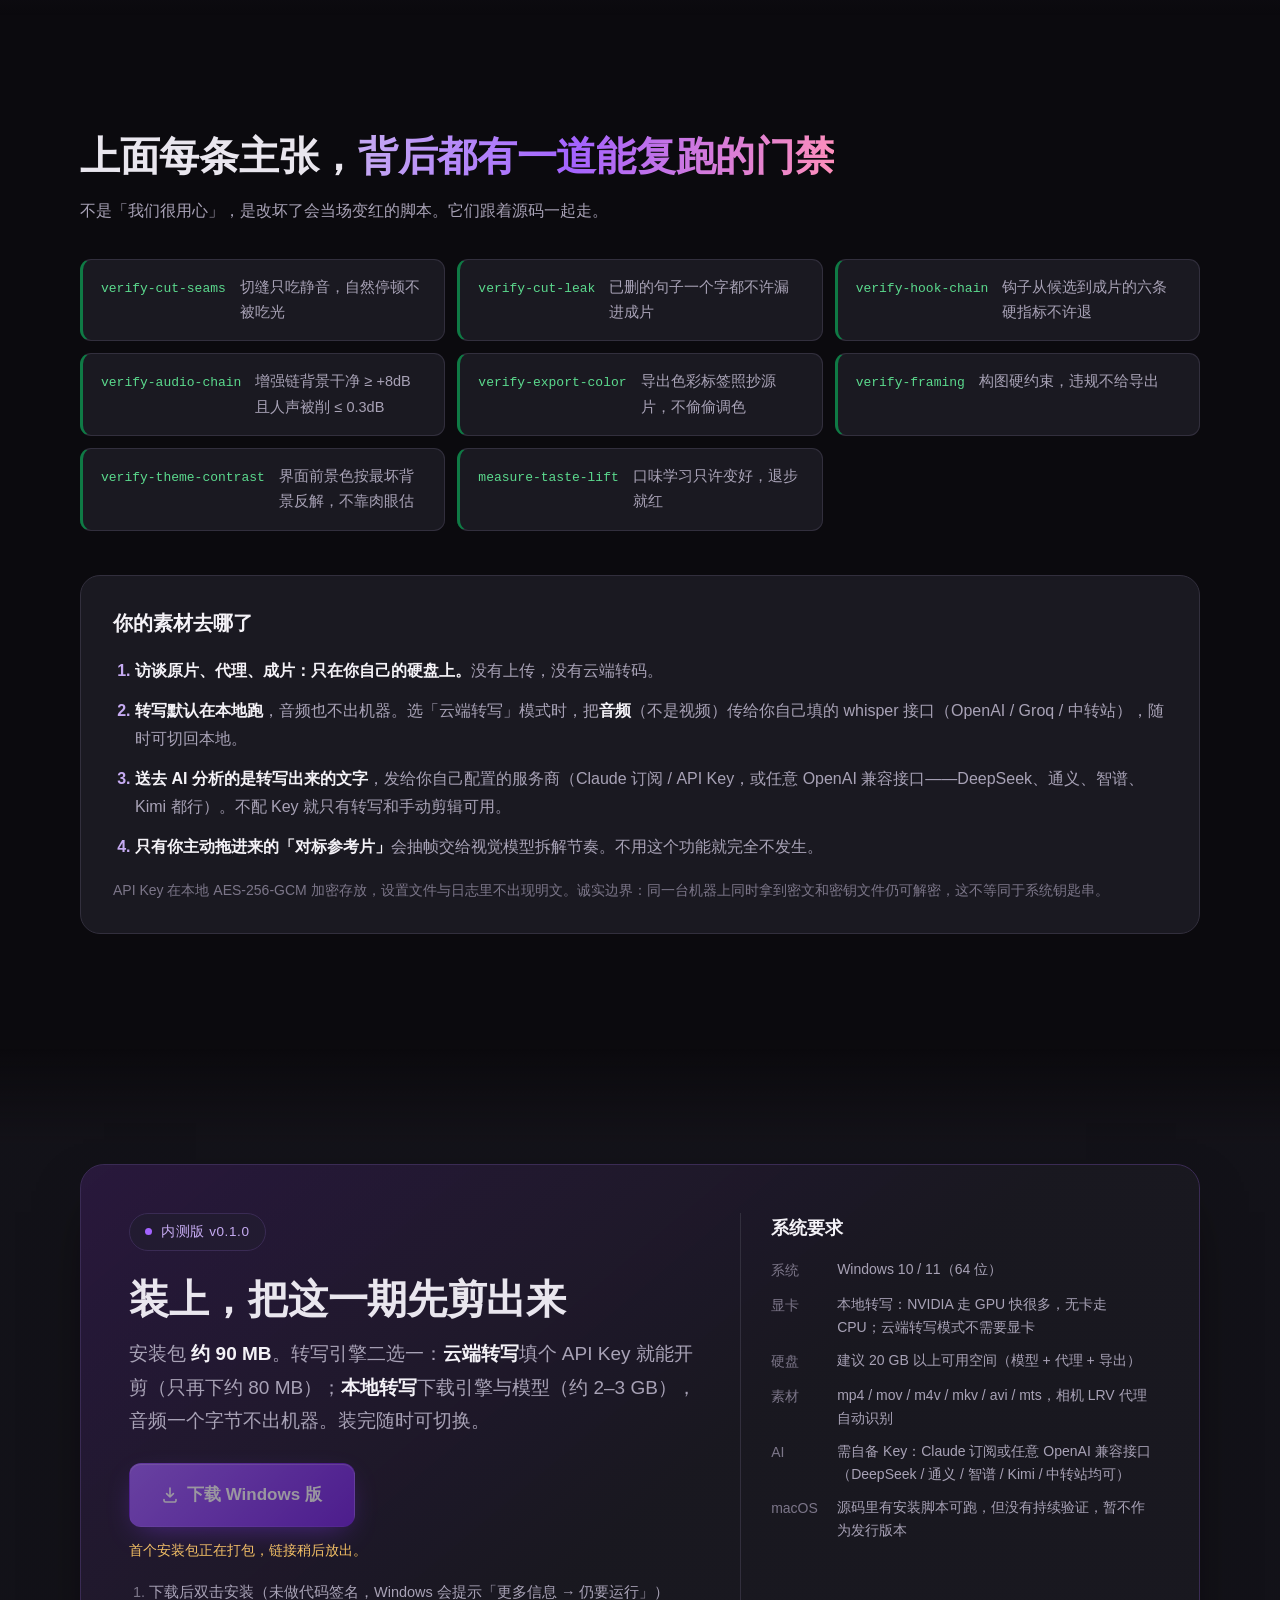
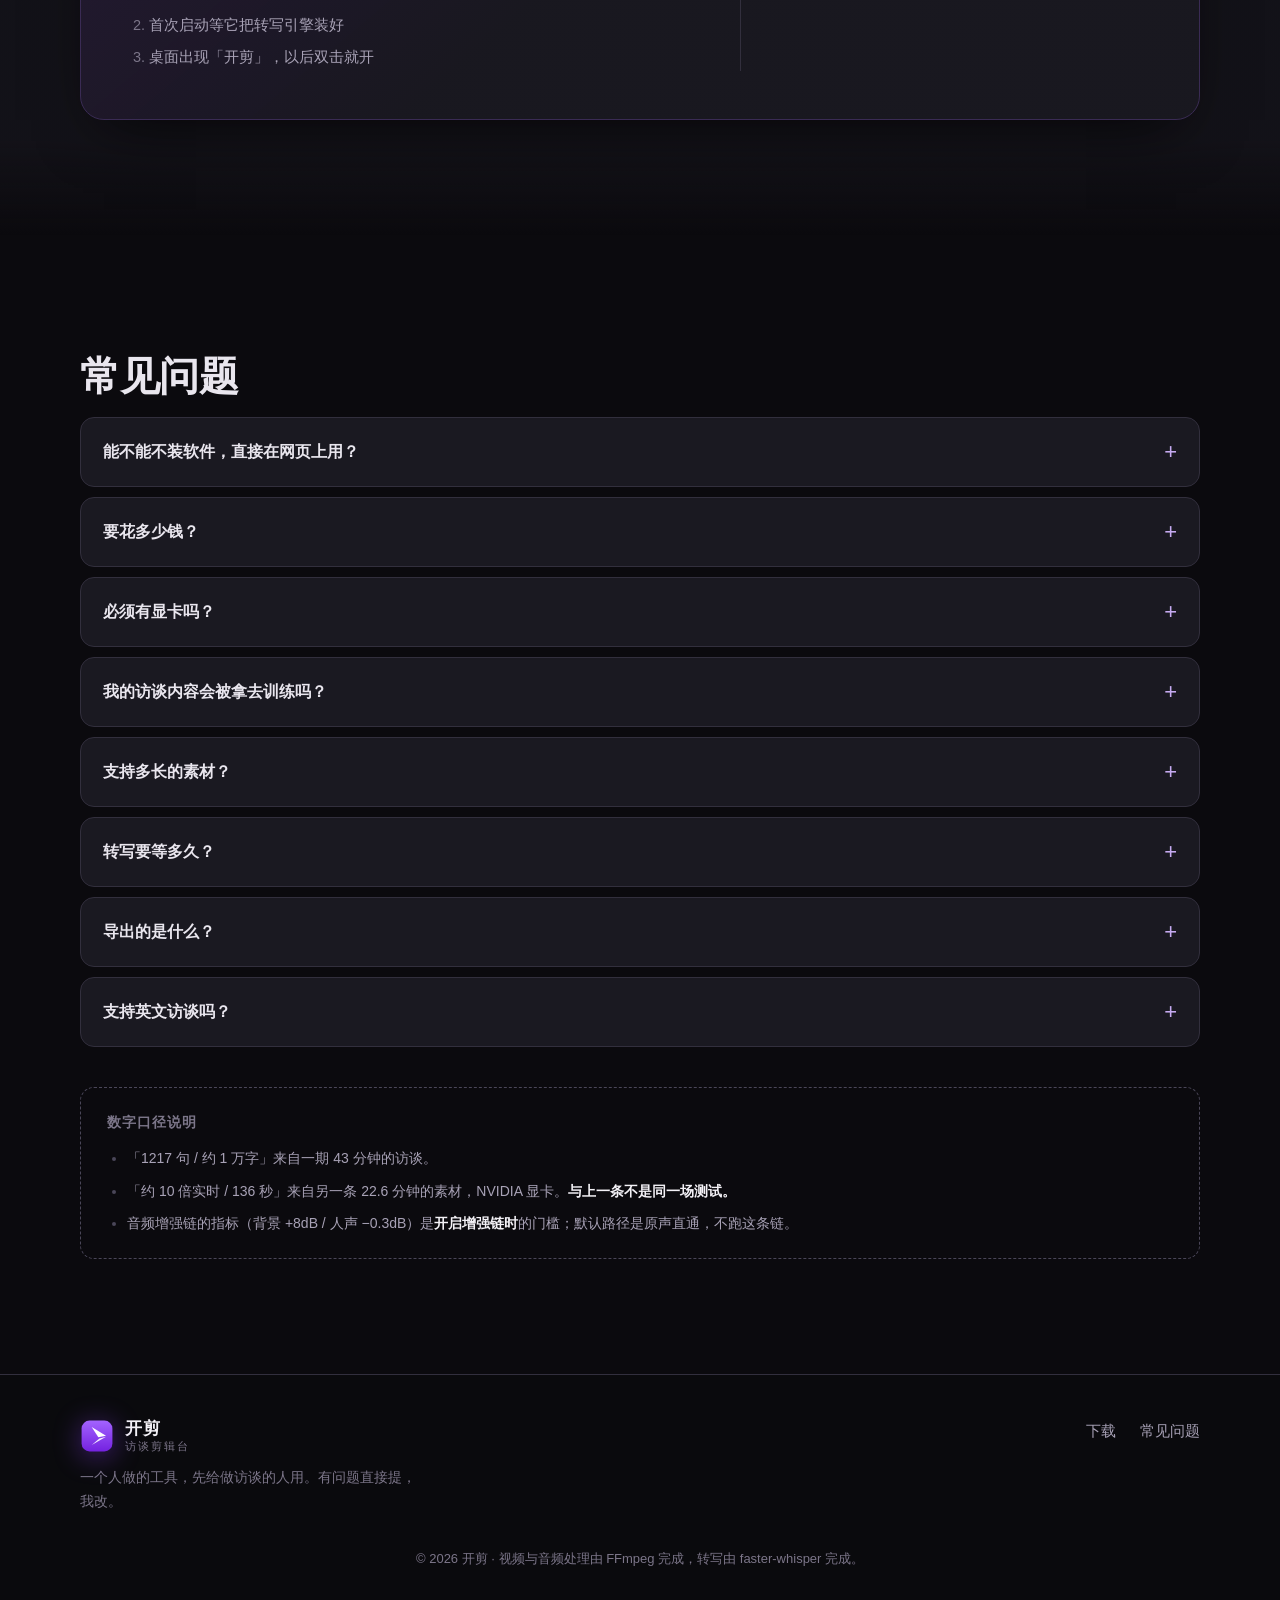
==== commit 8ae32b3d: "接入正式域名 interviewcut.com：canonical/og:url/sitemap Co-Authored-By: Claude Opus 5 (1M context) <noreply" ====
--- a/index.html
+++ b/index.html
@@ -6,14 +6,18 @@
 <title>开剪 · 专为访谈视频设计的 AI 剪辑台</title>
 <meta name="description" content="一场 40 分钟的访谈，剪成一条能被看完的片子。本地转写到词级时间戳，AI 逐句评级、抽钩子、按问答块排结构；导出按帧对齐，画面里永远有完整的人。">
 <meta name="theme-color" content="#0F0E13">
+<!-- 正式域名 2026-08-21 购入。GH Pages 备份地址上的这条 canonical 也指向它，
+     避免 yzlee.github.io 被搜索引擎当成正主收录 -->
+<link rel="canonical" href="https://interviewcut.com/">
 <link rel="icon" href="./assets/app-icon.png" type="image/png">
 <link rel="apple-touch-icon" href="./assets/app-icon.png">
 
 <meta property="og:type" content="website">
 <meta property="og:title" content="开剪 · 专为访谈视频设计的 AI 剪辑台">
 <meta property="og:description" content="转写到词级、逐句评级、钩子前置、问答块不拆散、帧对齐导出。视频不出你的硬盘。">
-<!-- OG 抓取器不解析相对路径；绑定自有域名后把这里换成正式域名 -->
-<meta property="og:image" content="https://yzlee.github.io/kaijian-site/assets/og.png">
+<!-- OG 抓取器不解析相对路径，必须绝对地址 -->
+<meta property="og:image" content="https://interviewcut.com/assets/og.png">
+<meta property="og:url" content="https://interviewcut.com/">
 <meta property="og:locale" content="zh_CN">
 <meta name="twitter:card" content="summary_large_image">
 
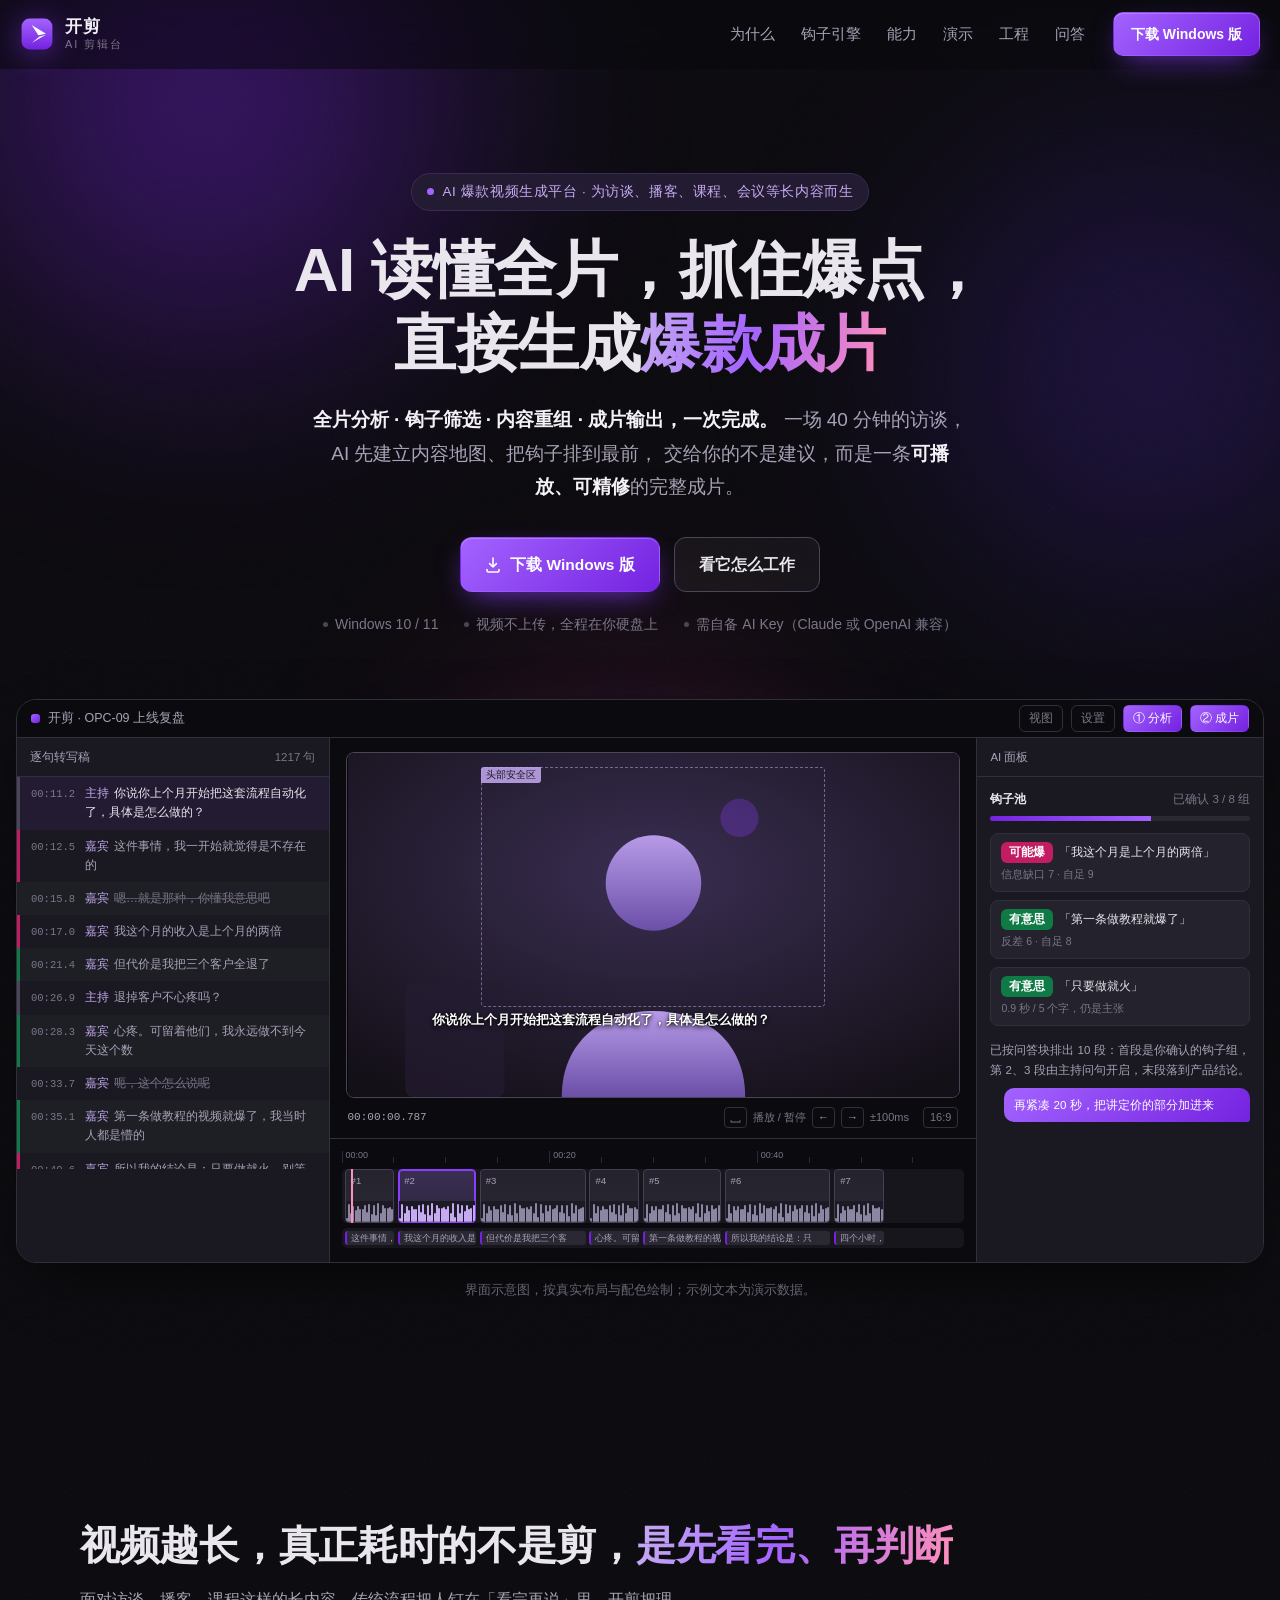
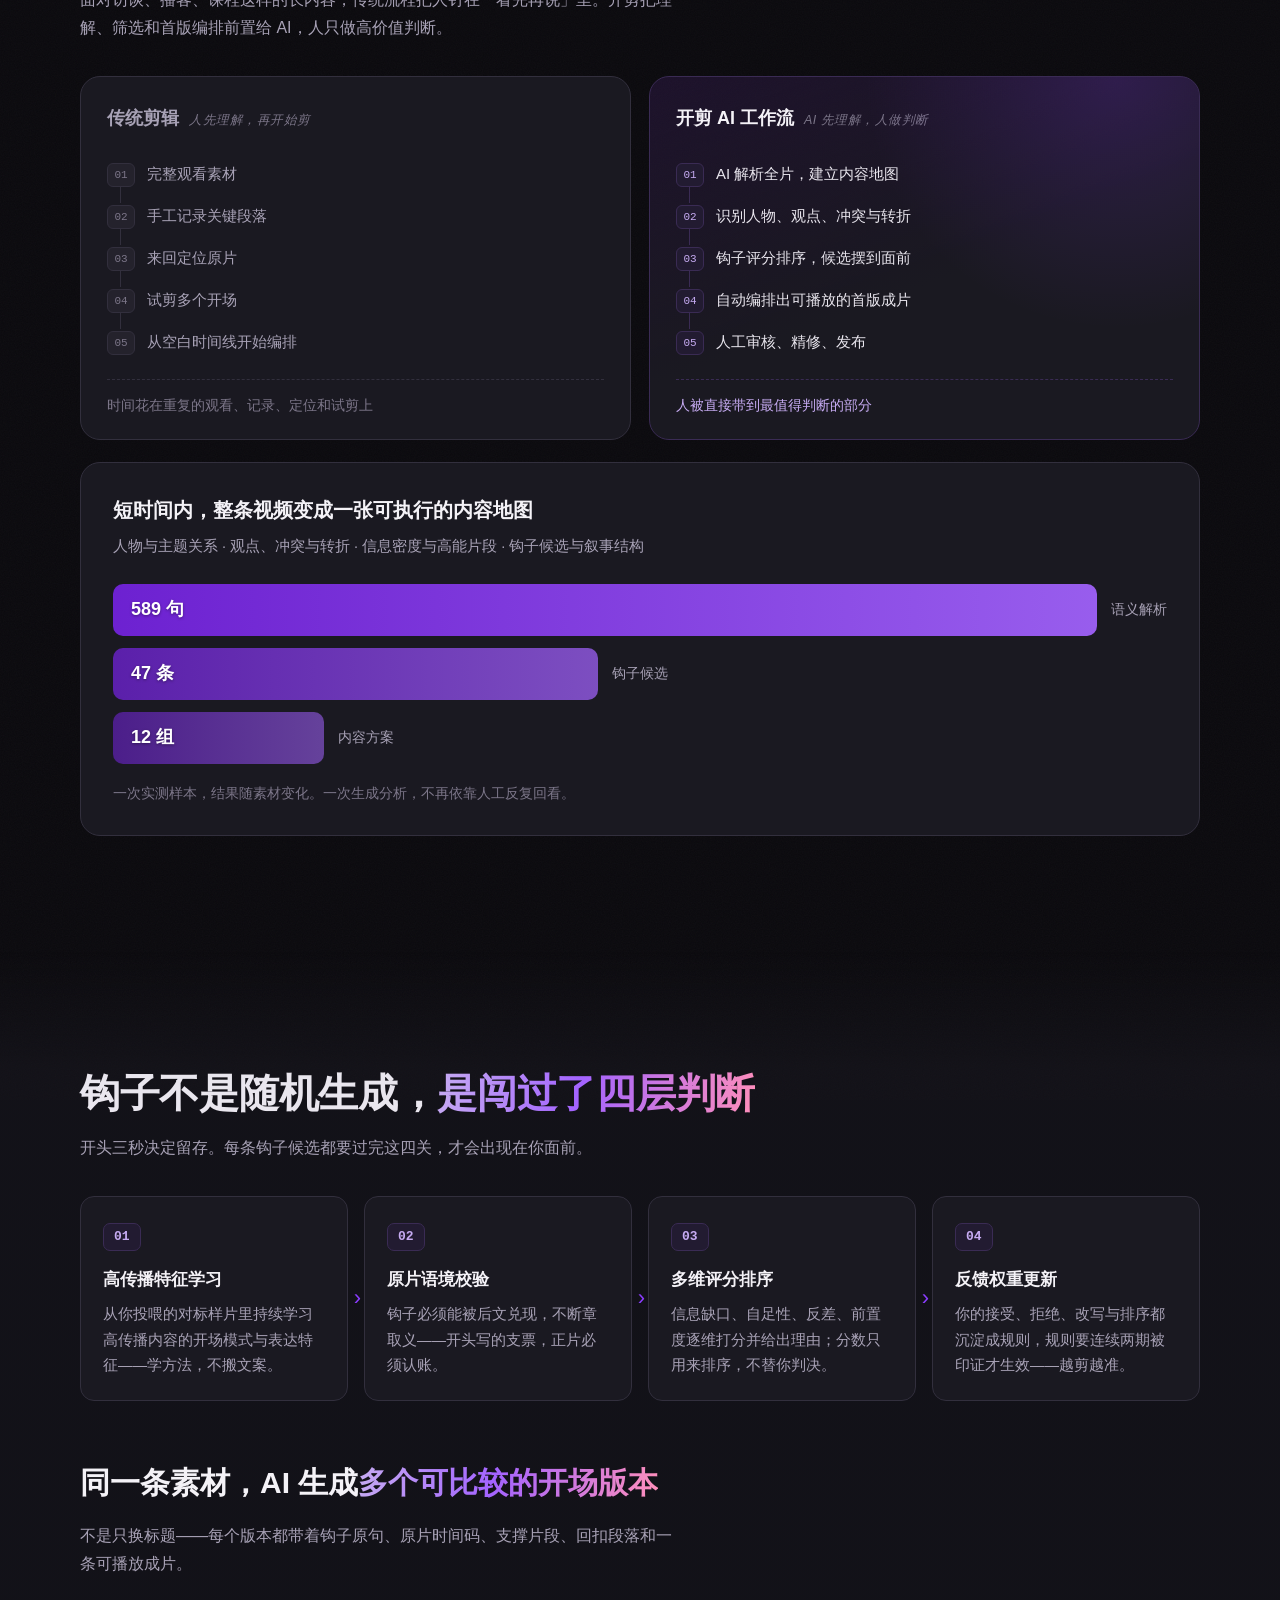
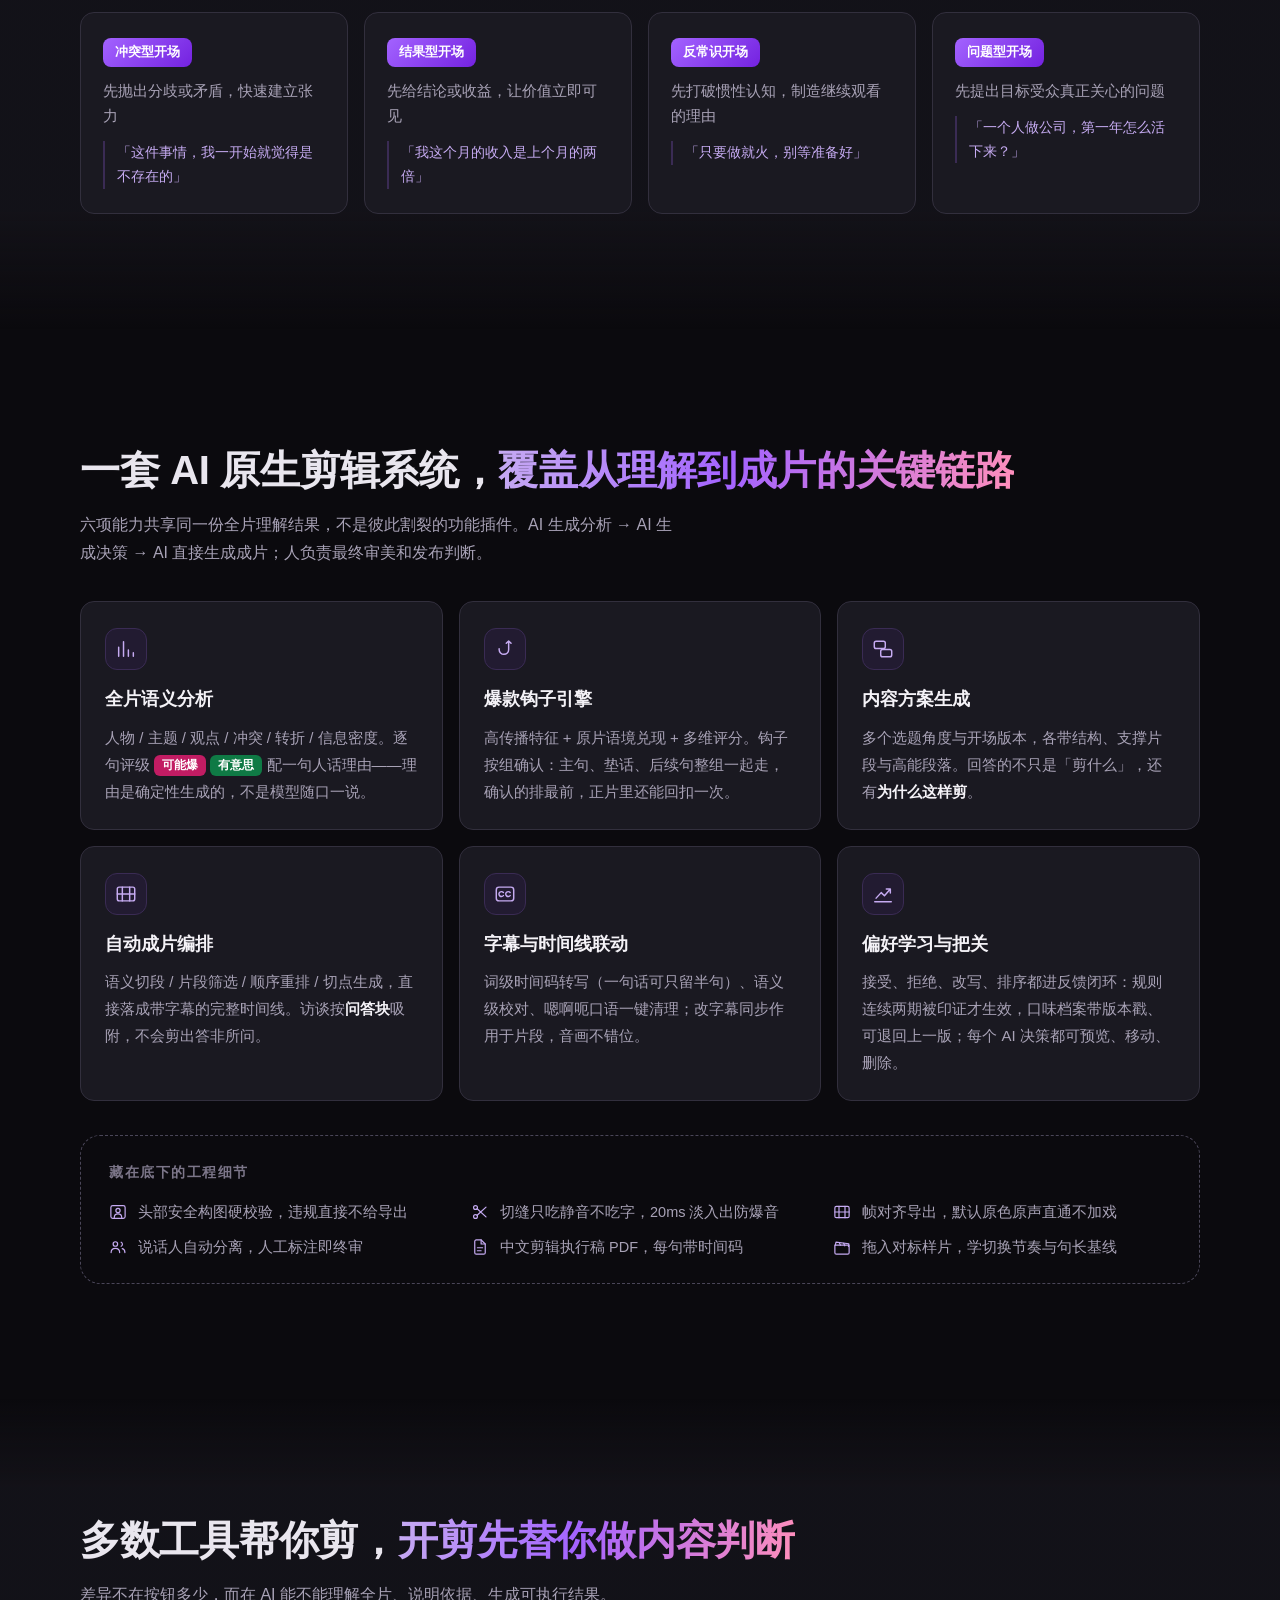
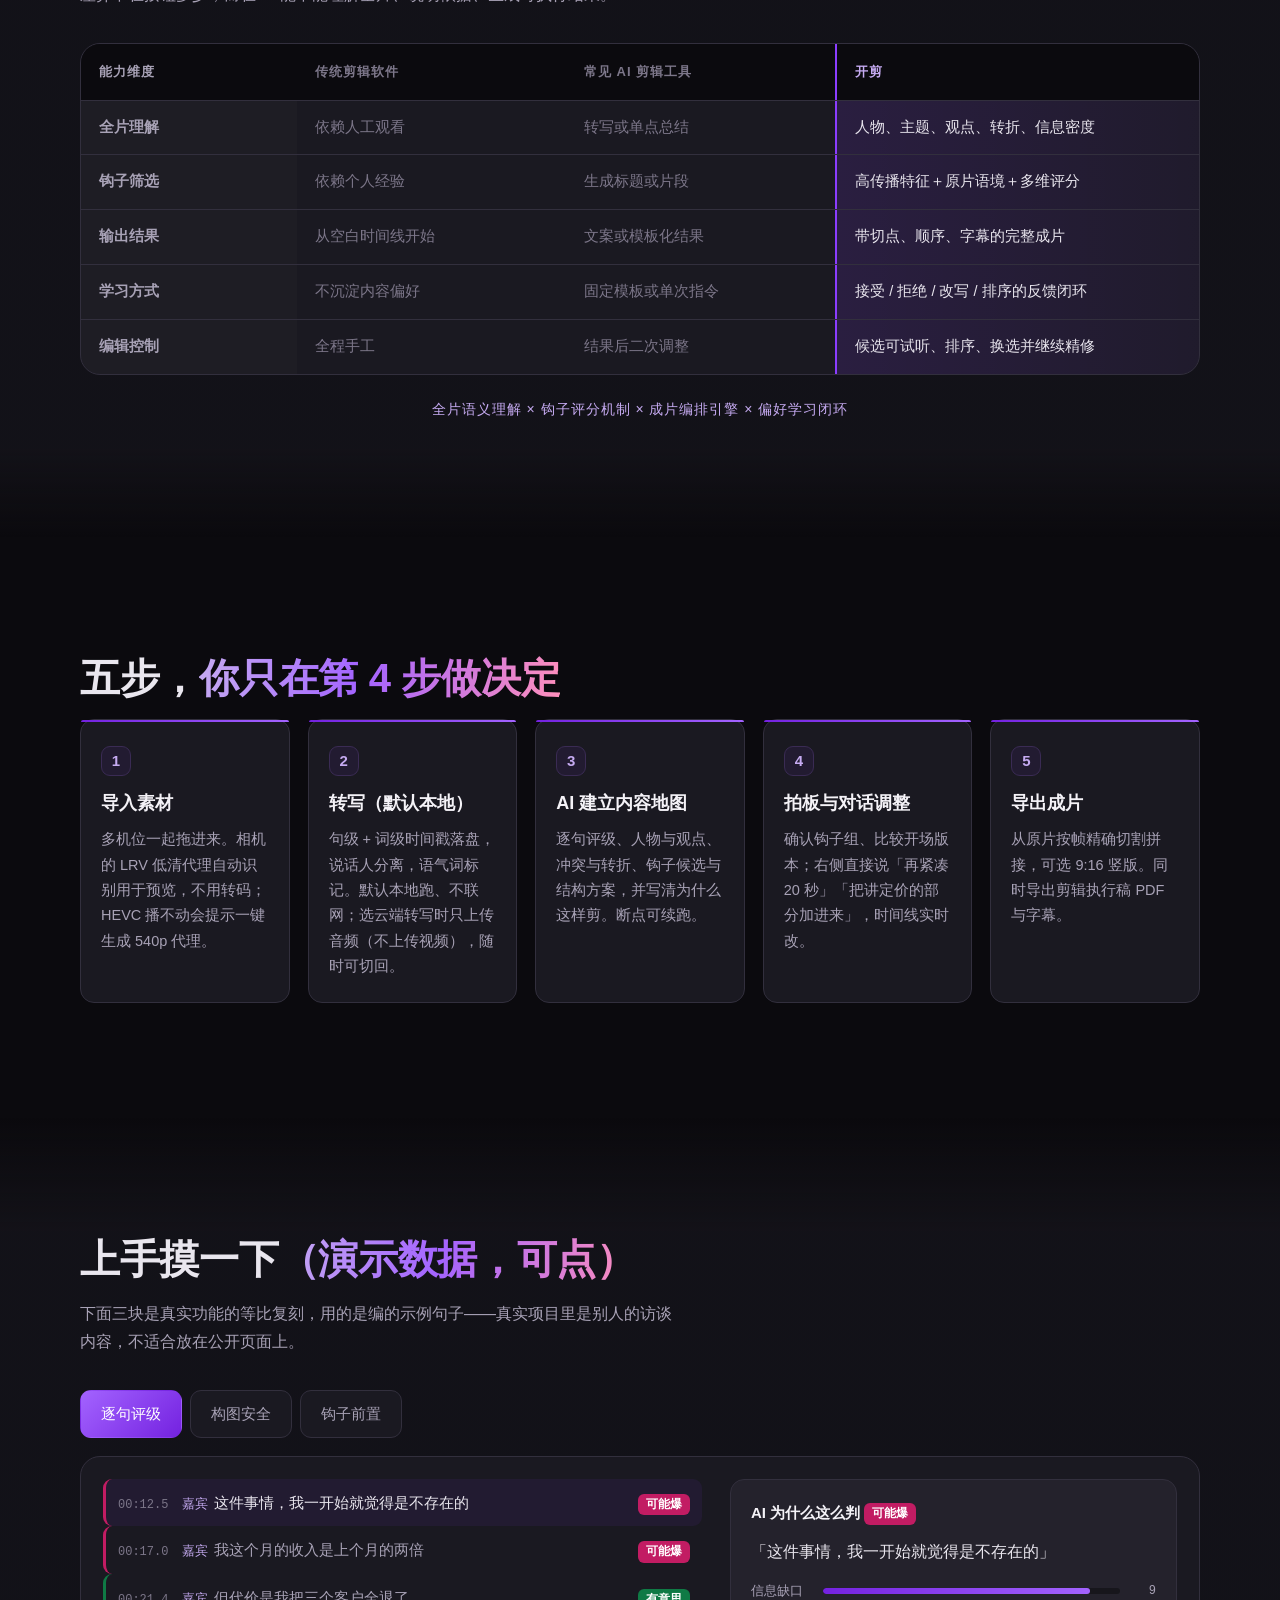
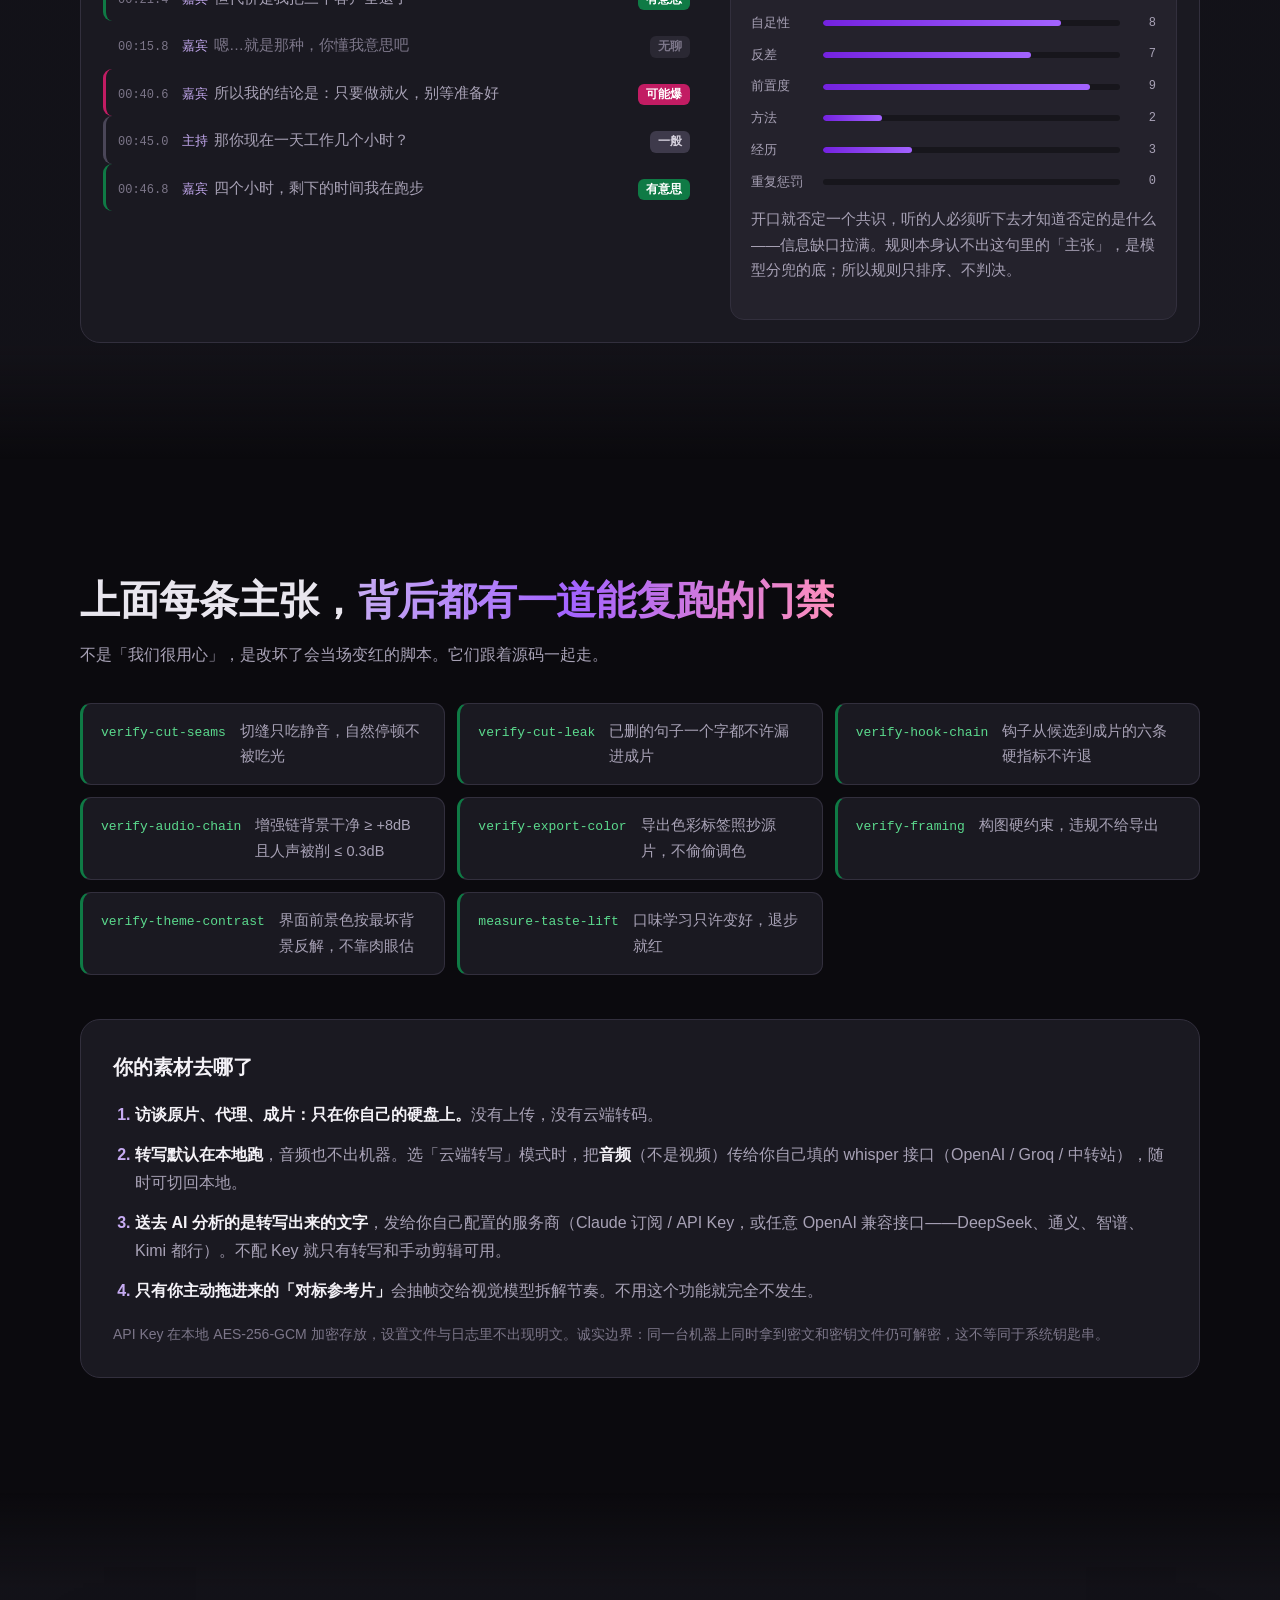
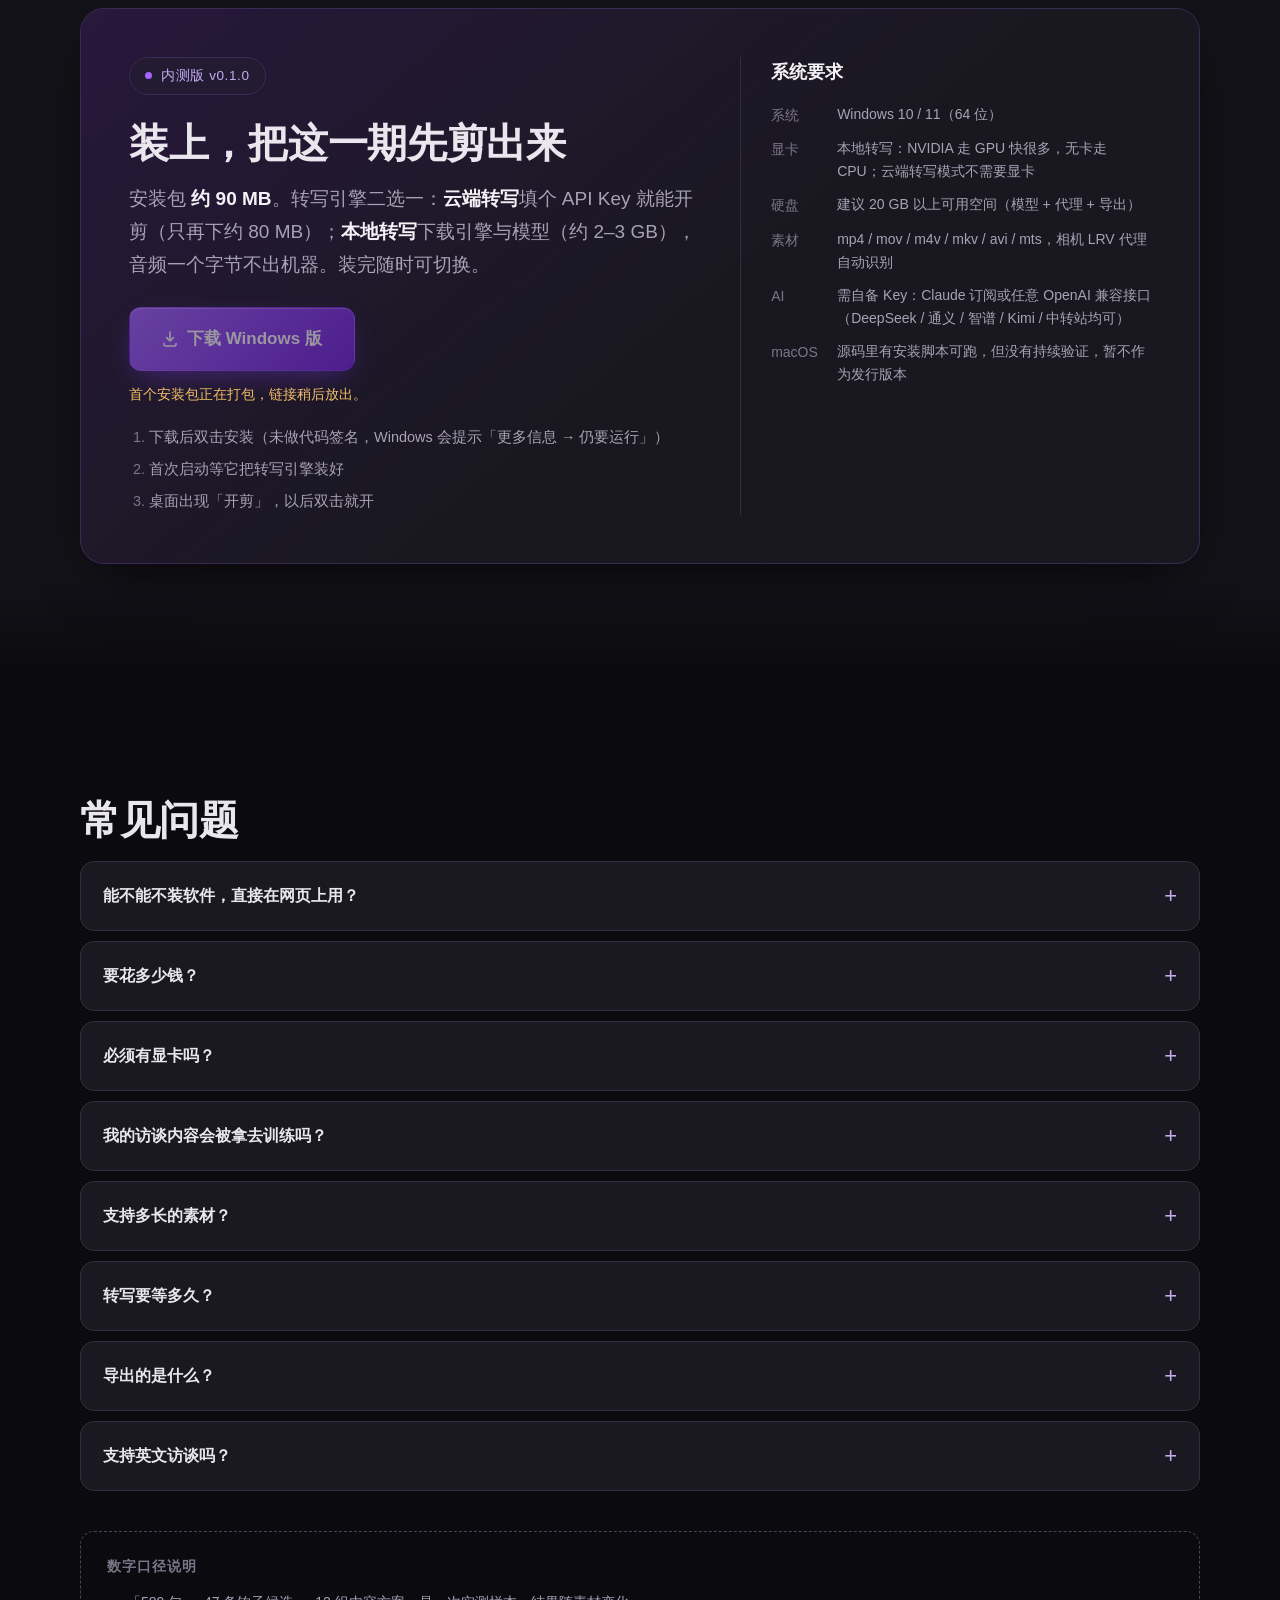
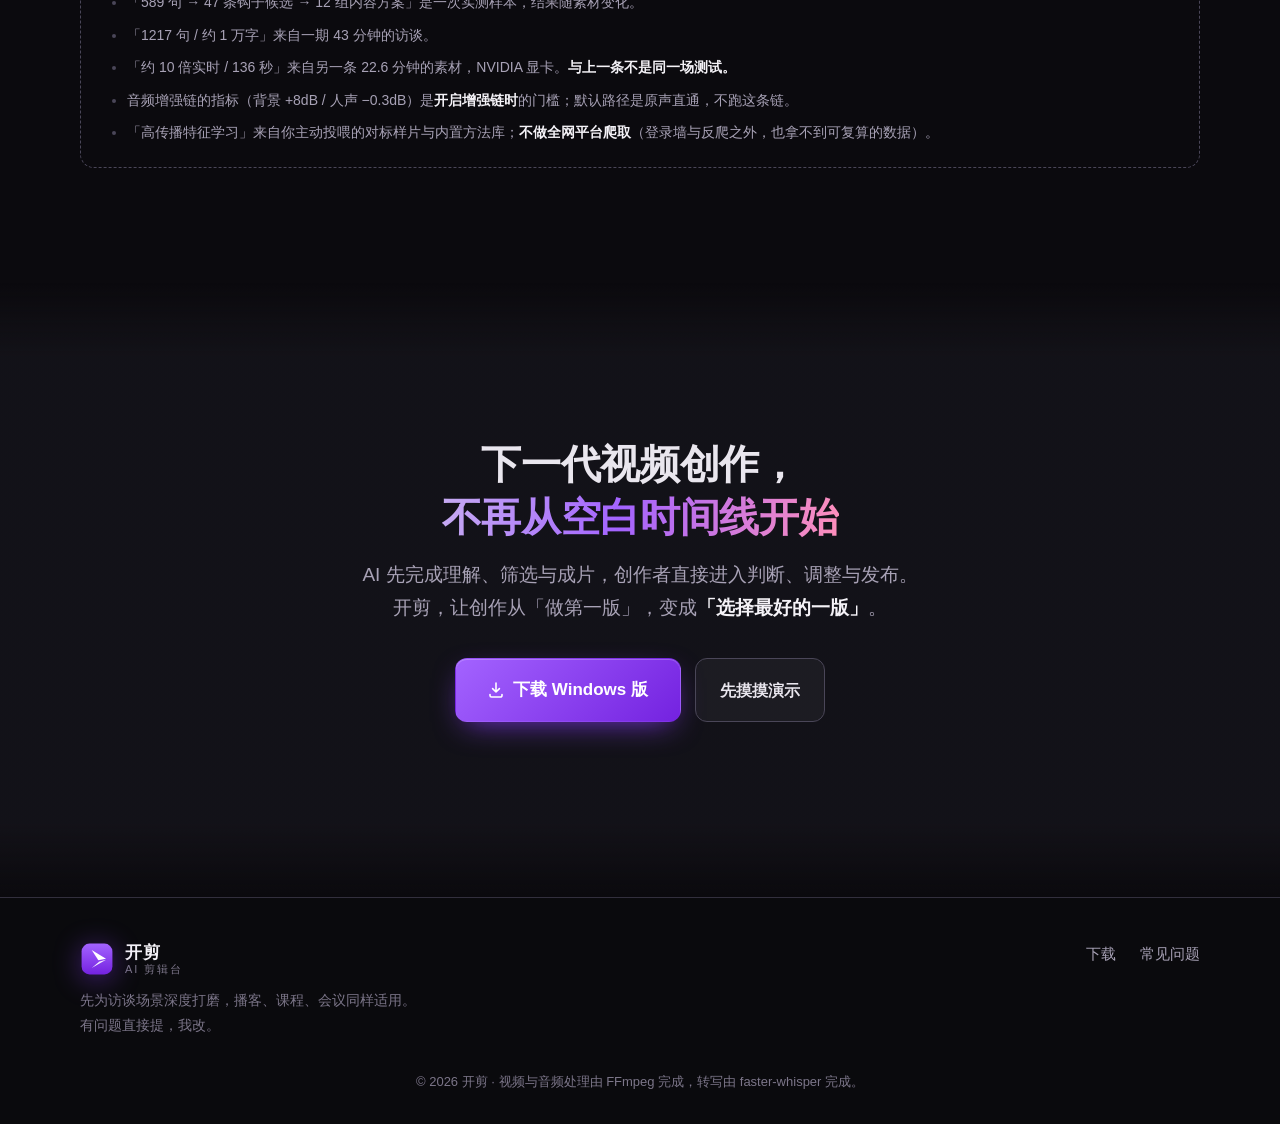
==== commit 9dba97d3: "按产品介绍 PDF 全面升级文案与配图：AI爆款视频生成平台定位/双泳道/内容地图/钩子四层/开场版本/对比矩阵；过四路核查修复10项 Co-Authored-By: Claude Opus 5 (1" ====
--- a/index.html
+++ b/index.html
@@ -3,8 +3,8 @@
 <head>
 <meta charset="utf-8">
 <meta name="viewport" content="width=device-width, initial-scale=1, viewport-fit=cover">
-<title>开剪 · 专为访谈视频设计的 AI 剪辑台</title>
-<meta name="description" content="一场 40 分钟的访谈，剪成一条能被看完的片子。本地转写到词级时间戳，AI 逐句评级、抽钩子、按问答块排结构；导出按帧对齐，画面里永远有完整的人。">
+<title>开剪 · AI 读懂全片，直接生成爆款成片</title>
+<meta name="description" content="AI 爆款视频生成平台：全片分析、钩子筛选、内容重组、成片输出，一次完成。为访谈、播客、课程等长内容而生——AI 先理解视频，人只做高价值判断。">
 <meta name="theme-color" content="#0F0E13">
 <!-- 正式域名 2026-08-21 购入。GH Pages 备份地址上的这条 canonical 也指向它，
      避免 yzlee.github.io 被搜索引擎当成正主收录 -->
@@ -13,8 +13,8 @@
 <link rel="apple-touch-icon" href="./assets/app-icon.png">
 
 <meta property="og:type" content="website">
-<meta property="og:title" content="开剪 · 专为访谈视频设计的 AI 剪辑台">
-<meta property="og:description" content="转写到词级、逐句评级、钩子前置、问答块不拆散、帧对齐导出。视频不出你的硬盘。">
+<meta property="og:title" content="开剪 · AI 读懂全片，直接生成爆款成片">
+<meta property="og:description" content="全片分析 · 钩子筛选 · 内容重组 · 成片输出，一次完成。不是聊天框里的建议，而是可复核、可编辑、可继续精修的成片。">
 <!-- OG 抓取器不解析相对路径，必须绝对地址 -->
 <meta property="og:image" content="https://interviewcut.com/assets/og.png">
 <meta property="og:url" content="https://interviewcut.com/">
@@ -59,12 +59,12 @@
         <path d="M22 15 L49 31.5 L34.5 34.5 Z" fill="#fff"/>
         <path d="M22 49 L36.5 36.5 L49 33.2 Z" fill="#fff" opacity=".92"/>
       </svg>
-      <span class="brand-text"><b>开剪</b><i>访谈剪辑台</i></span>
+      <span class="brand-text"><b>开剪</b><i>AI 剪辑台</i></span>
     </a>
     <nav class="nav-links" aria-label="主导航">
       <a href="#why">为什么</a>
+      <a href="#hook-engine">钩子引擎</a>
       <a href="#features">能力</a>
-      <a href="#flow">工作流</a>
       <a href="#demo">演示</a>
       <a href="#trust">工程</a>
       <a href="#faq">问答</a>
@@ -80,14 +80,15 @@
 <!-- ═══════════════ HERO ═══════════════ -->
 <section class="hero">
   <div class="wrap">
-    <p class="eyebrow reveal"><span class="dot"></span>专为访谈视频设计，不是通用剪辑器</p>
+    <p class="eyebrow reveal"><span class="dot"></span>AI 爆款视频生成平台 · 为访谈、播客、课程、会议等长内容而生</p>
     <h1 class="reveal">
-      一场 40 分钟的访谈，<br>
-      剪成一条<span class="grad">能被看完</span>的片子
+      AI 读懂全片，抓住爆点，<br>
+      直接生成<span class="grad">爆款成片</span>
     </h1>
     <p class="lede reveal">
-      本地转写到<b>词级时间戳</b>，AI 逐句评级、抽钩子、按<b>问答块</b>排结构，你只做拍板。
-      导出按帧对齐，画面里永远有一个完整的人。
+      <b>全片分析 · 钩子筛选 · 内容重组 · 成片输出，一次完成。</b>
+      一场 40 分钟的访谈，AI 先建立内容地图、把钩子排到最前，
+      交给你的不是建议，而是一条<b>可播放、可精修</b>的完整成片。
     </p>
     <div class="cta reveal">
       <a class="btn btn-primary js-download" href="#download">
@@ -158,7 +159,7 @@
           <div class="pane pane-ai">
             <div class="pane-head">AI 面板</div>
             <div class="ai-card">
-              <div class="ai-line"><b>钩子池</b><em>已确认 3 / 12 组</em></div>
+              <div class="ai-line"><b>钩子池</b><em>已确认 3 / 8 组</em></div>
               <div class="bar"><i style="width:62%"></i></div>
             </div>
             <div class="hook" data-k="viral"><span class="tag t-viral">可能爆</span>「我这个月是上个月的两倍」<em>信息缺口 7 · 自足 9</em></div>
@@ -179,94 +180,140 @@
 <!-- ═══════════════ 为什么 ═══════════════ -->
 <section class="band" id="why">
   <div class="wrap">
-    <h2 class="reveal">通用剪辑软件不是不好，<span class="grad">是它不认识访谈</span></h2>
-    <p class="sub reveal">同样的三件事，剪映、Premiere 交给你的眼睛和耳朵；这里交给可计算的判据。</p>
-    <div class="vs">
-      <article class="vs-row reveal">
-        <div class="vs-a"><span class="vs-k">通用剪辑器</span><p>给你一条 40 分钟的波形，从哪儿下刀全靠你反复拉。</p></div>
-        <div class="vs-arrow" aria-hidden="true">→</div>
-        <div class="vs-b"><span class="vs-k">开剪</span><p>转写切成<b>问答块</b>——主持人的问句串 + 嘉宾的连续回答＝一块。压时长时<b>删整块</b>，不会剪出答非所问。</p></div>
-      </article>
-      <article class="vs-row reveal">
-        <div class="vs-a"><span class="vs-k">通用剪辑器</span><p>它不知道哪一句有人想看，你只能自己听三遍。</p></div>
-        <div class="vs-arrow" aria-hidden="true">→</div>
-        <div class="vs-b"><span class="vs-k">开剪</span><p>每句一个评级 <span class="tag t-viral">可能爆</span> <span class="tag t-good">有意思</span> <span class="tag t-mid">一般</span> <span class="tag t-dim">无聊</span>，外加一句理由：哪一维拉高、哪一维拖后腿。分数只用来排序，<b>不替你判决</b>。</p></div>
-      </article>
-      <article class="vs-row reveal">
-        <div class="vs-a"><span class="vs-k">通用剪辑器</span><p>竖屏裁剪靠肉眼盯，一不留神导出一片没有头顶的脸。</p></div>
-        <div class="vs-arrow" aria-hidden="true">→</div>
-        <div class="vs-b"><span class="vs-k">开剪</span><p>竖屏默认<b>头部安全</b>顶部对齐，预览与导出同一套公式；导出前还有一道硬校验，构图违规<b>直接拦下不给导</b>。</p></div>
-      </article>
+    <h2 class="reveal">视频越长，真正耗时的不是剪，<span class="grad">是先看完、再判断</span></h2>
+    <p class="sub reveal">面对访谈、播客、课程这样的长内容，传统流程把人钉在「看完再说」里。开剪把理解、筛选和首版编排前置给 AI，人只做高价值判断。</p>
+
+    <div class="lanes">
+      <div class="lane lane-old reveal">
+        <h3>传统剪辑<em>人先理解，再开始剪</em></h3>
+        <ol>
+          <li>完整观看素材</li>
+          <li>手工记录关键段落</li>
+          <li>来回定位原片</li>
+          <li>试剪多个开场</li>
+          <li>从空白时间线开始编排</li>
+        </ol>
+        <p class="lane-note">时间花在重复的观看、记录、定位和试剪上</p>
+      </div>
+      <div class="lane lane-new reveal">
+        <h3>开剪 AI 工作流<em>AI 先理解，人做判断</em></h3>
+        <ol>
+          <li>AI 解析全片，建立内容地图</li>
+          <li>识别人物、观点、冲突与转折</li>
+          <li>钩子评分排序，候选摆到面前</li>
+          <li>自动编排出可播放的首版成片</li>
+          <li>人工审核、精修、发布</li>
+        </ol>
+        <p class="lane-note">人被直接带到最值得判断的部分</p>
+      </div>
+    </div>
+
+    <div class="map reveal">
+      <div class="map-head">
+        <h3>短时间内，整条视频变成一张可执行的内容地图</h3>
+        <p>人物与主题关系 · 观点、冲突与转折 · 信息密度与高能片段 · 钩子候选与叙事结构</p>
+      </div>
+      <div class="funnel" role="img" aria-label="一次实测：589 句语义解析，筛出 47 条钩子候选，组成 12 组内容方案">
+        <div class="fstage"><i style="--w:100%"></i><b>589 句</b><span>语义解析</span></div>
+        <div class="fstage"><i style="--w:46%"></i><b>47 条</b><span>钩子候选</span></div>
+        <div class="fstage"><i style="--w:20%"></i><b>12 组</b><span>内容方案</span></div>
+      </div>
+      <p class="note">一次实测样本，结果随素材变化。一次生成分析，不再依靠人工反复回看。</p>
+    </div>
+  </div>
+</section>
+
+<!-- ═══════════════ 钩子引擎 ═══════════════ -->
+<section class="band band-alt" id="hook-engine">
+  <div class="wrap">
+    <h2 class="reveal">钩子不是随机生成，<span class="grad">是闯过了四层判断</span></h2>
+    <p class="sub reveal">开头三秒决定留存。每条钩子候选都要过完这四关，才会出现在你面前。</p>
+    <div class="layers">
+      <div class="layer reveal"><span class="ln">01</span><h3>高传播特征学习</h3><p>从你投喂的对标样片里持续学习高传播内容的开场模式与表达特征——学方法，不搬文案。</p></div>
+      <div class="layer reveal"><span class="ln">02</span><h3>原片语境校验</h3><p>钩子必须能被后文兑现，不断章取义——开头写的支票，正片必须认账。</p></div>
+      <div class="layer reveal"><span class="ln">03</span><h3>多维评分排序</h3><p>信息缺口、自足性、反差、前置度逐维打分并给出理由；分数只用来排序，不替你判决。</p></div>
+      <div class="layer reveal"><span class="ln">04</span><h3>反馈权重更新</h3><p>你的接受、拒绝、改写与排序都沉淀成规则，规则要连续两期被印证才生效——越剪越准。</p></div>
+    </div>
+
+    <h3 class="mid-title reveal">同一条素材，AI 生成<span class="grad">多个可比较的开场版本</span></h3>
+    <p class="sub reveal">不是只换标题——每个版本都带着钩子原句、原片时间码、支撑片段、回扣段落和一条可播放成片。</p>
+    <div class="versions">
+      <div class="version reveal"><span class="vk">冲突型开场</span><p>先抛出分歧或矛盾，快速建立张力</p><em>「这件事情，我一开始就觉得是不存在的」</em></div>
+      <div class="version reveal"><span class="vk">结果型开场</span><p>先给结论或收益，让价值立即可见</p><em>「我这个月的收入是上个月的两倍」</em></div>
+      <div class="version reveal"><span class="vk">反常识开场</span><p>先打破惯性认知，制造继续观看的理由</p><em>「只要做就火，别等准备好」</em></div>
+      <div class="version reveal"><span class="vk">问题型开场</span><p>先提出目标受众真正关心的问题</p><em>「一个人做公司，第一年怎么活下来？」</em></div>
     </div>
   </div>
 </section>
 
 <!-- ═══════════════ 能力 ═══════════════ -->
-<section class="band band-alt" id="features">
-  <div class="wrap">
-    <h2 class="reveal">从素材到成片，<span class="grad">每一步都为访谈重做过</span></h2>
+<section class="band" id="features">
+  <div class="wrap">
+    <h2 class="reveal">一套 AI 原生剪辑系统，<span class="grad">覆盖从理解到成片的关键链路</span></h2>
+    <p class="sub reveal">六项能力共享同一份全片理解结果，不是彼此割裂的功能插件。AI 生成分析 → AI 生成决策 → AI 直接生成成片；人负责最终审美和发布判断。</p>
     <div class="grid" id="featGrid">
       <article class="card reveal">
-        <span class="card-ico"><svg viewBox="0 0 24 24" aria-hidden="true"><use href="#i-mic"/></svg></span>
-        <h3>本地转写 · 词级时间戳</h3>
-        <p>faster-whisper 跑在你自己的机器上，默认 large-v3；有 NVIDIA 显卡自动走 GPU。词级时间戳意味着<b>一句话可以只留半句</b>。</p>
-      </article>
-      <article class="card reveal">
         <span class="card-ico"><svg viewBox="0 0 24 24" aria-hidden="true"><use href="#i-rate"/></svg></span>
-        <h3>逐句评级 + 理由</h3>
-        <p>四档评级配一句人话说明，可按档筛选。理由是确定性生成的，不是模型随口一说。</p>
+        <h3>全片语义分析</h3>
+        <p>人物 / 主题 / 观点 / 冲突 / 转折 / 信息密度。逐句评级 <span class="tag t-viral">可能爆</span> <span class="tag t-good">有意思</span> 配一句人话理由——理由是确定性生成的，不是模型随口一说。</p>
       </article>
       <article class="card reveal">
         <span class="card-ico"><svg viewBox="0 0 24 24" aria-hidden="true"><use href="#i-hook"/></svg></span>
-        <h3>钩子按组确认</h3>
-        <p>一个钩子＝主句 + 垫话 + 后续句，整组一起确认。你确认的钩子排在成片最前，正片里还可以再出现一次做回扣。</p>
+        <h3>爆款钩子引擎</h3>
+        <p>高传播特征 + 原片语境兑现 + 多维评分。钩子按组确认：主句、垫话、后续句整组一起走，确认的排最前，正片里还能回扣一次。</p>
       </article>
       <article class="card reveal">
         <span class="card-ico"><svg viewBox="0 0 24 24" aria-hidden="true"><use href="#i-block"/></svg></span>
-        <h3>问答块是最小单位</h3>
-        <p>结构先于价值：先切出「问 + 答」，再决定哪些块进片。段内守逻辑，段间抢留存。</p>
-      </article>
-      <article class="card reveal">
-        <span class="card-ico"><svg viewBox="0 0 24 24" aria-hidden="true"><use href="#i-scissors"/></svg></span>
-        <h3>语气词自动掐掉</h3>
-        <p>嗯 / 啊 / 呃 自动标上删除线。切缝只吃静音不吃字，接缝处 20ms 淡入淡出防爆音。</p>
-      </article>
-      <article class="card reveal">
-        <span class="card-ico"><svg viewBox="0 0 24 24" aria-hidden="true"><use href="#i-face"/></svg></span>
-        <h3>访谈构图硬约束</h3>
-        <p>每个画面必须有人物，头部不能被大面积裁掉。16:9 / 9:16 / 1:1 之间换比例时自动顶部对齐，导出前硬校验。</p>
+        <h3>内容方案生成</h3>
+        <p>多个选题角度与开场版本，各带结构、支撑片段与高能段落。回答的不只是「剪什么」，还有<b>为什么这样剪</b>。</p>
       </article>
       <article class="card reveal">
         <span class="card-ico"><svg viewBox="0 0 24 24" aria-hidden="true"><use href="#i-film"/></svg></span>
-        <h3>帧对齐导出</h3>
-        <p>每段吸到帧格，音视频同一时长，字幕与音乐跟着重映射。<b>默认原色原声直通</b>——不替你调色、不替你美化人声。</p>
+        <h3>自动成片编排</h3>
+        <p>语义切段 / 片段筛选 / 顺序重排 / 切点生成，直接落成带字幕的完整时间线。访谈按<b>问答块</b>吸附，不会剪出答非所问。</p>
       </article>
       <article class="card reveal">
         <span class="card-ico"><svg viewBox="0 0 24 24" aria-hidden="true"><use href="#i-cc"/></svg></span>
-        <h3>字幕四个入口都能改</h3>
-        <p>转写稿里改、时间线字幕轨上改、整句纠正、半句覆盖——粗剪之后照样改得动。</p>
+        <h3>字幕与时间线联动</h3>
+        <p>词级时间码转写（一句话可只留半句）、语义级校对、嗯啊呃口语一键清理；改字幕同步作用于片段，音画不错位。</p>
       </article>
       <article class="card reveal">
         <span class="card-ico"><svg viewBox="0 0 24 24" aria-hidden="true"><use href="#i-trend"/></svg></span>
-        <h3>越剪越准</h3>
-        <p>你每一次「留这句、删那句」都进口味档案，下一期作为方法层规则注入 AI 的判断。规则要连续两期被印证才生效，失效自动降级。</p>
+        <h3>偏好学习与把关</h3>
+        <p>接受、拒绝、改写、排序都进反馈闭环：规则连续两期被印证才生效，口味档案带版本戳、可退回上一版；每个 AI 决策都可预览、移动、删除。</p>
       </article>
-      <article class="card reveal">
-        <span class="card-ico"><svg viewBox="0 0 24 24" aria-hidden="true"><use href="#i-doc"/></svg></span>
-        <h3>中文剪辑执行稿</h3>
-        <p>导出一份 PDF：每句带时间码和说话人，附标题建议与关键词。交给助理也能照着剪。</p>
-      </article>
-      <article class="card reveal">
-        <span class="card-ico"><svg viewBox="0 0 24 24" aria-hidden="true"><use href="#i-people"/></svg></span>
-        <h3>说话人分离与人工终审</h3>
-        <p>主持人 / 嘉宾自动区分，现场第三人也认得出。你手动改过的标注是终审，重新分析不会被模型改回去。</p>
-      </article>
-      <article class="card reveal">
-        <span class="card-ico"><svg viewBox="0 0 24 24" aria-hidden="true"><use href="#i-clap"/></svg></span>
-        <h3>对标样片可以学</h3>
-        <p>拖进来一条你想学的片子，它会拆出切换节奏、每句时长、响度基线，作为方法注入下一次分析。</p>
-      </article>
-    </div>
+    </div>
+
+    <div class="craft reveal">
+      <h3>藏在底下的工程细节</h3>
+      <ul class="craft-list">
+        <li><svg viewBox="0 0 24 24" aria-hidden="true"><use href="#i-face"/></svg>头部安全构图硬校验，违规直接不给导出</li>
+        <li><svg viewBox="0 0 24 24" aria-hidden="true"><use href="#i-scissors"/></svg>切缝只吃静音不吃字，20ms 淡入出防爆音</li>
+        <li><svg viewBox="0 0 24 24" aria-hidden="true"><use href="#i-film"/></svg>帧对齐导出，默认原色原声直通不加戏</li>
+        <li><svg viewBox="0 0 24 24" aria-hidden="true"><use href="#i-people"/></svg>说话人自动分离，人工标注即终审</li>
+        <li><svg viewBox="0 0 24 24" aria-hidden="true"><use href="#i-doc"/></svg>中文剪辑执行稿 PDF，每句带时间码</li>
+        <li><svg viewBox="0 0 24 24" aria-hidden="true"><use href="#i-clap"/></svg>拖入对标样片，学切换节奏与句长基线</li>
+      </ul>
+    </div>
+  </div>
+</section>
+
+<!-- ═══════════════ 对比 ═══════════════ -->
+<section class="band band-alt" id="compare">
+  <div class="wrap">
+    <h2 class="reveal">多数工具帮你剪，<span class="grad">开剪先替你做内容判断</span></h2>
+    <p class="sub reveal">差异不在按钮多少，而在 AI 能不能理解全片、说明依据、生成可执行结果。</p>
+    <div class="cmp reveal">
+      <div class="cmp-row cmp-head">
+        <div>能力维度</div><div>传统剪辑软件</div><div>常见 AI 剪辑工具</div><div class="cmp-us">开剪</div>
+      </div>
+      <div class="cmp-row"><div>全片理解</div><div>依赖人工观看</div><div>转写或单点总结</div><div class="cmp-us">人物、主题、观点、转折、信息密度</div></div>
+      <div class="cmp-row"><div>钩子筛选</div><div>依赖个人经验</div><div>生成标题或片段</div><div class="cmp-us">高传播特征＋原片语境＋多维评分</div></div>
+      <div class="cmp-row"><div>输出结果</div><div>从空白时间线开始</div><div>文案或模板化结果</div><div class="cmp-us">带切点、顺序、字幕的完整成片</div></div>
+      <div class="cmp-row"><div>学习方式</div><div>不沉淀内容偏好</div><div>固定模板或单次指令</div><div class="cmp-us">接受 / 拒绝 / 改写 / 排序的反馈闭环</div></div>
+      <div class="cmp-row"><div>编辑控制</div><div>全程手工</div><div>结果后二次调整</div><div class="cmp-us">候选可试听、排序、换选并继续精修</div></div>
+    </div>
+    <p class="cmp-moat reveal">全片语义理解 × 钩子评分机制 × 成片编排引擎 × 偏好学习闭环</p>
   </div>
 </section>
 
@@ -276,9 +323,9 @@
     <h2 class="reveal">五步，<span class="grad">你只在第 4 步做决定</span></h2>
     <ol class="steps">
       <li class="reveal"><span class="n">1</span><h3>导入素材</h3><p>多机位一起拖进来。相机的 LRV 低清代理自动识别用于预览，不用转码；HEVC 播不动会提示一键生成 540p 代理。</p></li>
-      <li class="reveal"><span class="n">2</span><h3>本地转写</h3><p>句级 + 词级时间戳落盘，说话人分离，语气词标记。这一步不联网。</p></li>
-      <li class="reveal"><span class="n">3</span><h3>AI 通读全文</h3><p>逐句评级、抽钩子候选、拟标题、排出问答块骨架，并写清剪辑思路。断点可续跑。</p></li>
-      <li class="reveal"><span class="n">4</span><h3>拍板与对话调整</h3><p>确认钩子组、勾选句子；右侧直接说「再紧凑 20 秒」「把讲定价的部分加进来」，时间线实时改。</p></li>
+      <li class="reveal"><span class="n">2</span><h3>转写（默认本地）</h3><p>句级 + 词级时间戳落盘，说话人分离，语气词标记。默认本地跑、不联网；选云端转写时只上传音频（不上传视频），随时可切回。</p></li>
+      <li class="reveal"><span class="n">3</span><h3>AI 建立内容地图</h3><p>逐句评级、人物与观点、冲突与转折、钩子候选与结构方案，并写清为什么这样剪。断点可续跑。</p></li>
+      <li class="reveal"><span class="n">4</span><h3>拍板与对话调整</h3><p>确认钩子组、比较开场版本；右侧直接说「再紧凑 20 秒」「把讲定价的部分加进来」，时间线实时改。</p></li>
       <li class="reveal"><span class="n">5</span><h3>导出成片</h3><p>从原片按帧精确切割拼接，可选 9:16 竖版。同时导出剪辑执行稿 PDF 与字幕。</p></li>
     </ol>
   </div>
@@ -380,7 +427,7 @@
       <div class="dl-main">
         <p class="eyebrow"><span class="dot"></span><span id="dlChannel">内测版 v0.1.0</span></p>
         <h2>装上，把这一期先剪出来</h2>
-        <p class="lede">安装包 <b id="dlSize">约 90 MB</b>。转写引擎二选一：<b>云端转写</b>填个 API Key 就能开剪（只再下约 80 MB）；<b>本地转写</b>下载引擎与模型（约 2–3 GB），音频一个字节不出机器。装完随时可切换。</p>
+        <p class="lede">安装包 <b id="dlSize">约 90 MB</b>。转写引擎二选一：<b>云端转写</b>填个 API Key 就能开剪（只再下约 80 MB）；<b>本地转写</b>下载引擎与模型（<span id="dlRuntime">约 2–3 GB</span>），音频一个字节不出机器。装完随时可切换。</p>
         <div class="cta">
           <a class="btn btn-primary btn-lg js-download" href="#">
             <svg viewBox="0 0 16 16" class="ico" aria-hidden="true"><path d="M8 1v9m0 0 3.4-3.4M8 10 4.6 6.6M2 12.5v1A1.5 1.5 0 0 0 3.5 15h9a1.5 1.5 0 0 0 1.5-1.5v-1" fill="none" stroke="currentColor" stroke-width="1.6" stroke-linecap="round" stroke-linejoin="round"/></svg>
@@ -426,7 +473,7 @@
       <details class="reveal"><summary>我的访谈内容会被拿去训练吗？</summary>
         <p>视频不出你的硬盘。文字转写发给的是你自己配置的模型服务商，是否用于训练取决于你和他们的协议（Claude、OpenAI 的 API 通道默认都不拿来训练）。这一层的选择权在你手上。</p></details>
       <details class="reveal"><summary>支持多长的素材？</summary>
-        <p>按小时级的访谈设计。举个有前提的数字：一期 43 分钟的访谈转写出 1217 句、约 1 万字，逐句都能点选。</p></details>
+        <p>按小时级的长内容设计（访谈、播客、课程、会议）。举个有前提的数字：一期 43 分钟的访谈转写出 1217 句、约 1 万字，逐句都能点选。</p></details>
       <details class="reveal"><summary>转写要等多久？</summary>
         <p>另一条 22.6 分钟的素材在带 GPU 的机器上跑了 136 秒，约 10 倍实时。这两个数字来自不同素材、不同机器，别当成同一场测试。</p></details>
       <details class="reveal"><summary>导出的是什么？</summary>
@@ -438,11 +485,29 @@
     <aside class="footnote reveal">
       <h4>数字口径说明</h4>
       <ul>
+        <li>「589 句 → 47 条钩子候选 → 12 组内容方案」是一次实测样本，结果随素材变化。</li>
         <li>「1217 句 / 约 1 万字」来自一期 43 分钟的访谈。</li>
         <li>「约 10 倍实时 / 136 秒」来自另一条 22.6 分钟的素材，NVIDIA 显卡。<b>与上一条不是同一场测试。</b></li>
         <li>音频增强链的指标（背景 +8dB / 人声 −0.3dB）是<b>开启增强链时</b>的门槛；默认路径是原声直通，不跑这条链。</li>
+        <li>「高传播特征学习」来自你主动投喂的对标样片与内置方法库；<b>不做全网平台爬取</b>（登录墙与反爬之外，也拿不到可复算的数据）。</li>
       </ul>
     </aside>
+  </div>
+</section>
+
+<!-- ═══════════════ 收尾 ═══════════════ -->
+<section class="band band-alt" id="finale">
+  <div class="wrap finale">
+    <h2 class="reveal">下一代视频创作，<br><span class="grad">不再从空白时间线开始</span></h2>
+    <p class="lede reveal">AI 先完成理解、筛选与成片，创作者直接进入判断、调整与发布。<br>
+    开剪，让创作从「做第一版」，变成<b>「选择最好的一版」</b>。</p>
+    <div class="cta reveal">
+      <a class="btn btn-primary btn-lg js-download" href="#download">
+        <svg viewBox="0 0 16 16" class="ico" aria-hidden="true"><path d="M8 1v9m0 0 3.4-3.4M8 10 4.6 6.6M2 12.5v1A1.5 1.5 0 0 0 3.5 15h9a1.5 1.5 0 0 0 1.5-1.5v-1" fill="none" stroke="currentColor" stroke-width="1.6" stroke-linecap="round" stroke-linejoin="round"/></svg>
+        下载 Windows 版
+      </a>
+      <a class="btn btn-ghost" href="#demo">先摸摸演示</a>
+    </div>
   </div>
 </section>
 </main>
@@ -452,9 +517,9 @@
     <div>
       <a class="brand" href="#top">
         <svg class="mark" viewBox="0 0 64 64" aria-hidden="true"><rect x="3" y="3" width="58" height="58" rx="15" fill="url(#g-mark)"/><path d="M22 15 L49 31.5 L34.5 34.5 Z" fill="#fff"/><path d="M22 49 L36.5 36.5 L49 33.2 Z" fill="#fff" opacity=".92"/></svg>
-        <span class="brand-text"><b>开剪</b><i>访谈剪辑台</i></span>
+        <span class="brand-text"><b>开剪</b><i>AI 剪辑台</i></span>
       </a>
-      <p class="foot-note">一个人做的工具，先给做访谈的人用。有问题直接提，我改。</p>
+      <p class="foot-note">先为访谈场景深度打磨，播客、课程、会议同样适用。有问题直接提，我改。</p>
     </div>
     <nav class="foot-links" aria-label="页脚导航">
       <a href="#download">下载</a>
--- a/styles.css
+++ b/styles.css
@@ -367,26 +367,148 @@
 .band { padding: clamp(64px, 9vw, 116px) 0; position: relative; }
 .band-alt { background: linear-gradient(180deg, rgba(26, 25, 33, 0), rgba(26, 25, 33, .55) 12%, rgba(26, 25, 33, .55) 88%, rgba(26, 25, 33, 0)); }
 
-/* ── 对照 ─────────────────────────────────────────────────────────── */
-.vs { display: flex; flex-direction: column; gap: 18px; }
-.vs-row {
-  display: grid; grid-template-columns: 1fr 44px 1.35fr; gap: 8px; align-items: stretch;
+/* ── 双泳道工作流（传统 vs AI）────────────────────────────────────── */
+.lanes { display: grid; grid-template-columns: 1fr 1fr; gap: 18px; margin-bottom: 22px; }
+.lane {
+  position: relative; padding: 26px 26px 22px; border-radius: var(--radius-lg);
+  background: var(--bg2); border: 1px solid var(--border); overflow: hidden;
+}
+.lane h3 { display: flex; align-items: baseline; gap: 10px; flex-wrap: wrap; margin-bottom: 18px; }
+.lane h3 em { font-size: 12.5px; font-weight: 400; color: var(--faint); letter-spacing: .5px; }
+.lane ol { list-style: none; display: flex; flex-direction: column; counter-reset: step; }
+.lane ol li {
+  counter-increment: step; position: relative;
+  padding: 9px 0 9px 40px; color: var(--dim); font-size: 15px; line-height: 1.6;
+}
+.lane ol li::before {
+  content: counter(step, decimal-leading-zero);
+  position: absolute; left: 0; top: 10px;
+  font-family: var(--mono); font-size: 11px; line-height: 22px; text-align: center;
+  width: 26px; height: 22px; border-radius: 6px;
+  background: var(--bg3); color: var(--faint); border: 1px solid var(--border);
+}
+/* 步骤之间的竖连线：把「流程感」画出来 */
+.lane ol li:not(:last-child)::after {
+  content: ""; position: absolute; left: 12.5px; top: 34px; bottom: -8px;
+  width: 1px; background: var(--border);
+}
+.lane-note { margin-top: 16px; font-size: 13.5px; color: var(--faint); border-top: 1px dashed var(--border); padding-top: 14px; }
+.lane-old h3 { color: var(--dim); }
+.lane-new { border-color: #3A2B54; background: linear-gradient(160deg, rgba(58, 30, 90, .38), var(--bg2) 55%); }
+.lane-new h3 { color: #F4F2F7; }
+.lane-new ol li { color: var(--text); }
+.lane-new ol li::before { background: var(--accent-soft); color: var(--accent-text); border-color: #3A2B54; }
+.lane-new ol li:not(:last-child)::after { background: #3A2B54; }
+.lane-new .lane-note { color: var(--accent-text); border-top-color: #3A2B54; }
+.lane-new::before {
+  content: ""; position: absolute; inset: 0; pointer-events: none;
+  background: radial-gradient(420px circle at 85% 0%, rgba(139, 61, 255, .18), transparent 60%);
+}
+
+/* ── 内容地图漏斗 ─────────────────────────────────────────────────── */
+.map {
+  background: var(--bg2); border: 1px solid var(--border); border-radius: var(--radius-lg);
+  padding: 30px 32px;
+}
+.map-head h3 { font-size: 20px; margin-bottom: 6px; }
+.map-head p { color: var(--dim); font-size: 14.5px; margin-bottom: 24px; }
+.funnel { display: flex; flex-direction: column; gap: 12px; margin-bottom: 18px; }
+.fstage { position: relative; display: flex; align-items: center; gap: 14px; height: 52px; }
+.fstage i {
+  display: block; height: 100%; width: var(--w); min-width: 130px;
+  /* shrink 必须放开：100% 宽的首级条 + 间距 + nowrap 标签必然超容器，
+     条要能收缩给右侧标签让位（min-width 兜底） */
+  border-radius: 10px; flex-shrink: 1;
+  background: linear-gradient(90deg, var(--accent-lo), var(--accent-hi));
+  opacity: .92; transform-origin: left; transform: scaleX(0);
+  transition: transform .9s var(--ease);
+}
+.fstage:nth-child(2) i { opacity: .72; transition-delay: .15s; }
+.fstage:nth-child(3) i { opacity: .55; transition-delay: .3s; }
+.map.in .fstage i { transform: scaleX(1); }
+.fstage b {
+  position: absolute; left: 18px; top: 50%; transform: translateY(-50%);
+  font-size: 18px; color: #fff; text-shadow: 0 1px 3px rgba(0,0,0,.4); z-index: 1;
+}
+.fstage span { color: var(--dim); font-size: 14px; white-space: nowrap; }
+
+/* ── 钩子四层判断 ─────────────────────────────────────────────────── */
+.layers { display: grid; grid-template-columns: repeat(auto-fit, minmax(230px, 1fr)); gap: 16px; margin-bottom: 56px; }
+.layer {
+  position: relative; padding: 24px 22px 22px;
   background: var(--bg2); border: 1px solid var(--border); border-radius: var(--radius);
-  padding: 22px; transition: border-color .3s, transform .3s var(--ease);
-}
-.vs-row:hover { border-color: var(--border-strong); transform: translateY(-2px); }
-.vs-a, .vs-b { padding: 4px 8px; }
-.vs-a { color: var(--faint); }
-.vs-b { color: var(--text); }
-.vs-k {
-  display: inline-block; font-size: 11.5px; letter-spacing: 1px; margin-bottom: 8px;
-  color: var(--faint); text-transform: uppercase;
-}
-.vs-b .vs-k { color: var(--accent-text); }
-.vs-arrow { display: grid; place-items: center; color: var(--accent); font-size: 20px; }
+  transition: transform .3s var(--ease), border-color .3s;
+}
+.layer:hover { transform: translateY(-4px); border-color: var(--border-strong); }
+.layer .ln {
+  display: inline-block; font-family: var(--mono); font-size: 13px; font-weight: 700;
+  color: var(--accent-text); background: var(--accent-soft); border: 1px solid #3A2B54;
+  padding: 2px 10px; border-radius: 7px; margin-bottom: 14px;
+}
+.layer h3 { font-size: 16.5px; }
+.layer p { color: var(--dim); font-size: 14.5px; line-height: 1.75; }
+/* 层与层之间的推进箭头（宽屏才画） */
+.layer:not(:last-child)::after {
+  content: "›"; position: absolute; right: -14px; top: 50%; transform: translateY(-50%);
+  color: var(--accent); font-size: 22px; z-index: 1;
+}
+.mid-title { font-size: clamp(22px, 2.6vw, 30px); font-weight: 700; margin-bottom: 12px; }
+
+/* ── 四种开场版本 ─────────────────────────────────────────────────── */
+.versions { display: grid; grid-template-columns: repeat(auto-fit, minmax(240px, 1fr)); gap: 16px; }
+.version {
+  padding: 24px 22px; border-radius: var(--radius);
+  background: var(--bg2); border: 1px solid var(--border);
+  transition: transform .3s var(--ease), border-color .3s;
+}
+.version:hover { transform: translateY(-4px); border-color: #3A2B54; }
+.version .vk {
+  display: inline-block; font-size: 13px; font-weight: 700; color: #fff;
+  background: linear-gradient(135deg, var(--accent-hi), var(--accent-lo));
+  padding: 3px 12px; border-radius: 8px; margin-bottom: 12px;
+}
+.version p { color: var(--dim); font-size: 14.5px; margin-bottom: 12px; }
+.version em {
+  display: block; font-style: normal; font-size: 14px; color: var(--accent-text);
+  border-left: 2px solid #3A2B54; padding-left: 12px; line-height: 1.7;
+}
+
+/* ── 工程细节条 ───────────────────────────────────────────────────── */
+.craft { margin-top: 34px; border: 1px dashed var(--border-strong); border-radius: var(--radius-lg); padding: 24px 28px; }
+.craft h3 { font-size: 14px; color: var(--faint); letter-spacing: 1.5px; margin-bottom: 16px; }
+.craft-list { list-style: none; display: grid; grid-template-columns: repeat(auto-fit, minmax(280px, 1fr)); gap: 12px 24px; }
+.craft-list li { display: flex; align-items: center; gap: 11px; color: var(--dim); font-size: 14.5px; line-height: 1.6; }
+.craft-list svg {
+  width: 18px; height: 18px; flex-shrink: 0; color: var(--accent-text);
+  fill: none; stroke: currentColor; stroke-width: 1.6; stroke-linecap: round; stroke-linejoin: round;
+}
+
+/* ── 三列对比矩阵 ─────────────────────────────────────────────────── */
+.cmp { border: 1px solid var(--border); border-radius: var(--radius-lg); overflow: hidden; background: var(--bg2); }
+.cmp-row {
+  display: grid; grid-template-columns: .8fr 1fr 1fr 1.35fr;
+  border-bottom: 1px solid var(--border);
+}
+.cmp-row:last-child { border-bottom: 0; }
+.cmp-row > div { padding: 15px 18px; font-size: 14.5px; color: var(--faint); line-height: 1.65; }
+.cmp-row > div:first-child { color: var(--dim); font-weight: 700; background: rgba(255, 255, 255, .015); }
+.cmp-head > div { font-size: 13px; letter-spacing: 1px; color: var(--faint); background: var(--shell) !important; padding-top: 17px; padding-bottom: 17px; font-weight: 700; }
+.cmp-us {
+  color: var(--text) !important; position: relative;
+  background: linear-gradient(90deg, rgba(139, 61, 255, .14), rgba(139, 61, 255, .05));
+  border-left: 2px solid var(--accent);
+}
+.cmp-head .cmp-us { color: var(--accent-text) !important; }
+.cmp-moat { text-align: center; margin-top: 22px; font-size: 14px; color: var(--accent-text); letter-spacing: 1px; }
+
+/* ── 收尾 ─────────────────────────────────────────────────────────── */
+.finale { text-align: center; padding: clamp(20px, 4vw, 40px) 0; }
+.finale .lede { margin-inline: auto; margin-bottom: 8px; }
 
 /* ── 能力网格 ─────────────────────────────────────────────────────── */
 .grid { display: grid; grid-template-columns: repeat(auto-fit, minmax(268px, 1fr)); gap: 16px; }
+/* 六能力卡固定最宽 3 列（1120 版心下 auto-fit 会排成 4+2，孤儿行难看） */
+#featGrid { grid-template-columns: repeat(auto-fit, minmax(300px, 1fr)); }
 .card {
   position: relative; padding: 26px 24px 24px;
   background: var(--bg2); border: 1px solid var(--border); border-radius: var(--radius);
@@ -605,18 +727,38 @@
   .dl { grid-template-columns: 1fr; }
   .dl-side { border-left: 0; border-top: 1px solid var(--border); padding-left: 0; padding-top: 26px; }
 }
+@media (max-width: 1020px) {
+  .layer:not(:last-child)::after { display: none; }
+}
+@media (max-width: 860px) {
+  .lanes { grid-template-columns: 1fr; }
+  .cmp-row { grid-template-columns: 1fr; border-bottom: 0; }
+  .cmp-row > div { border-bottom: 1px solid var(--border); }
+  .cmp-head { display: none; } /* 窄屏没有表头对齐可言，靠行首加粗与紫边区分 */
+  .cmp-row > div:first-child { background: var(--shell); font-size: 13px; letter-spacing: 1px; }
+  .cmp-us { border-left-width: 3px; }
+  .fstage i { min-width: 96px; }
+  .fstage b { font-size: 15px; left: 12px; }
+}
 @media (max-width: 760px) {
   html { scroll-padding-top: 74px; }
   .app-body { grid-template-columns: 1fr; min-height: 0; }
   .pane-script { display: none; }
   .app { transform: none; }
-  .vs-row { grid-template-columns: 1fr; gap: 6px; }
-  .vs-arrow { transform: rotate(90deg); height: 26px; }
   .hero-meta { flex-direction: column; align-items: center; gap: 6px; }
   .btn { width: 100%; }
   .cta { flex-direction: column; }
   .demo-script li { grid-template-columns: 1fr; }
   .demo-script .tc { display: none; }
+  /* 单列 grid 下徽章会被默认 stretch 拉成整行色条，像个进度条 */
+  .demo-script li .tag { justify-self: start; }
+  .map { padding: 22px 18px; }
+}
+@media (max-width: 480px) {
+  /* 首屏示意图顶栏在手机宽度放不下四个胶囊：收掉纯装饰的「视图/设置」，
+     栏高放开，保留有叙事作用的 ①分析/②成片 */
+  .app-tools b:not(.on) { display: none; }
+  .app-top { height: auto; padding: 6px 14px; }
 }
 
 @media (prefers-reduced-motion: reduce) {
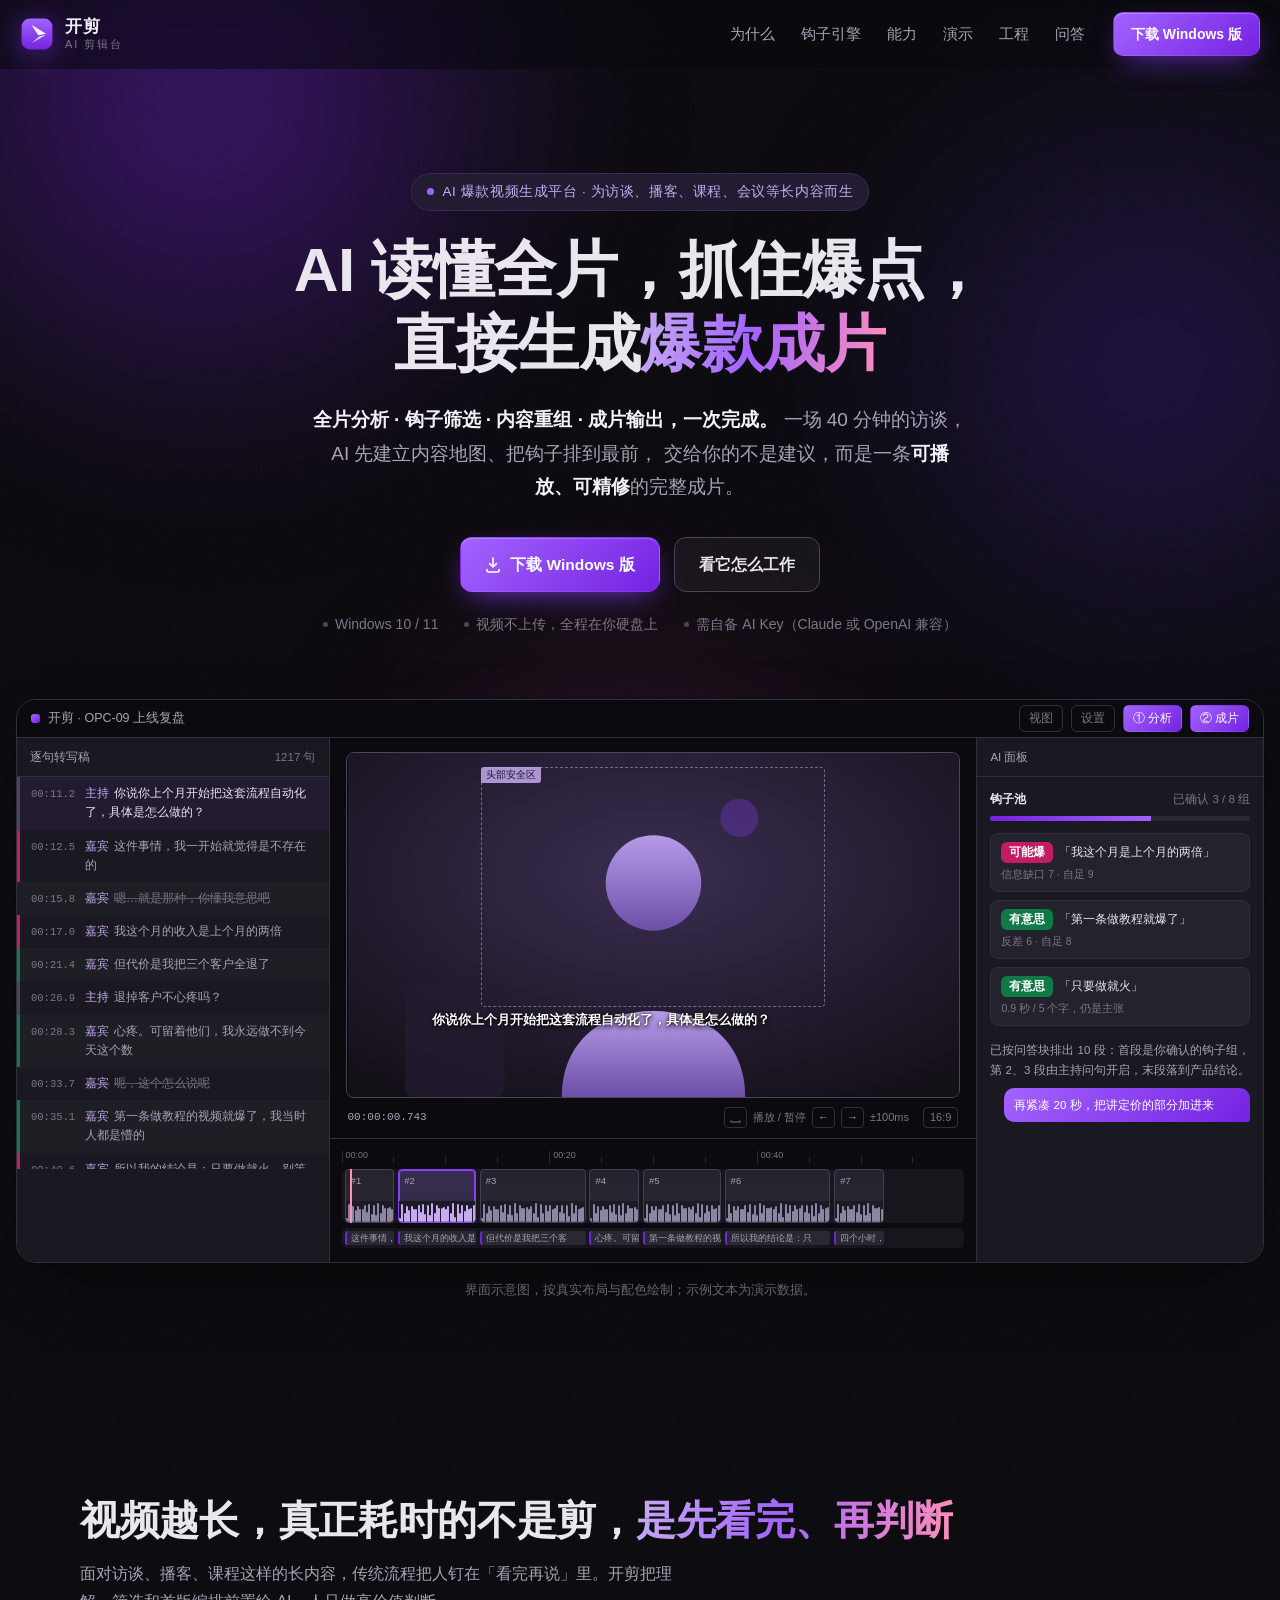
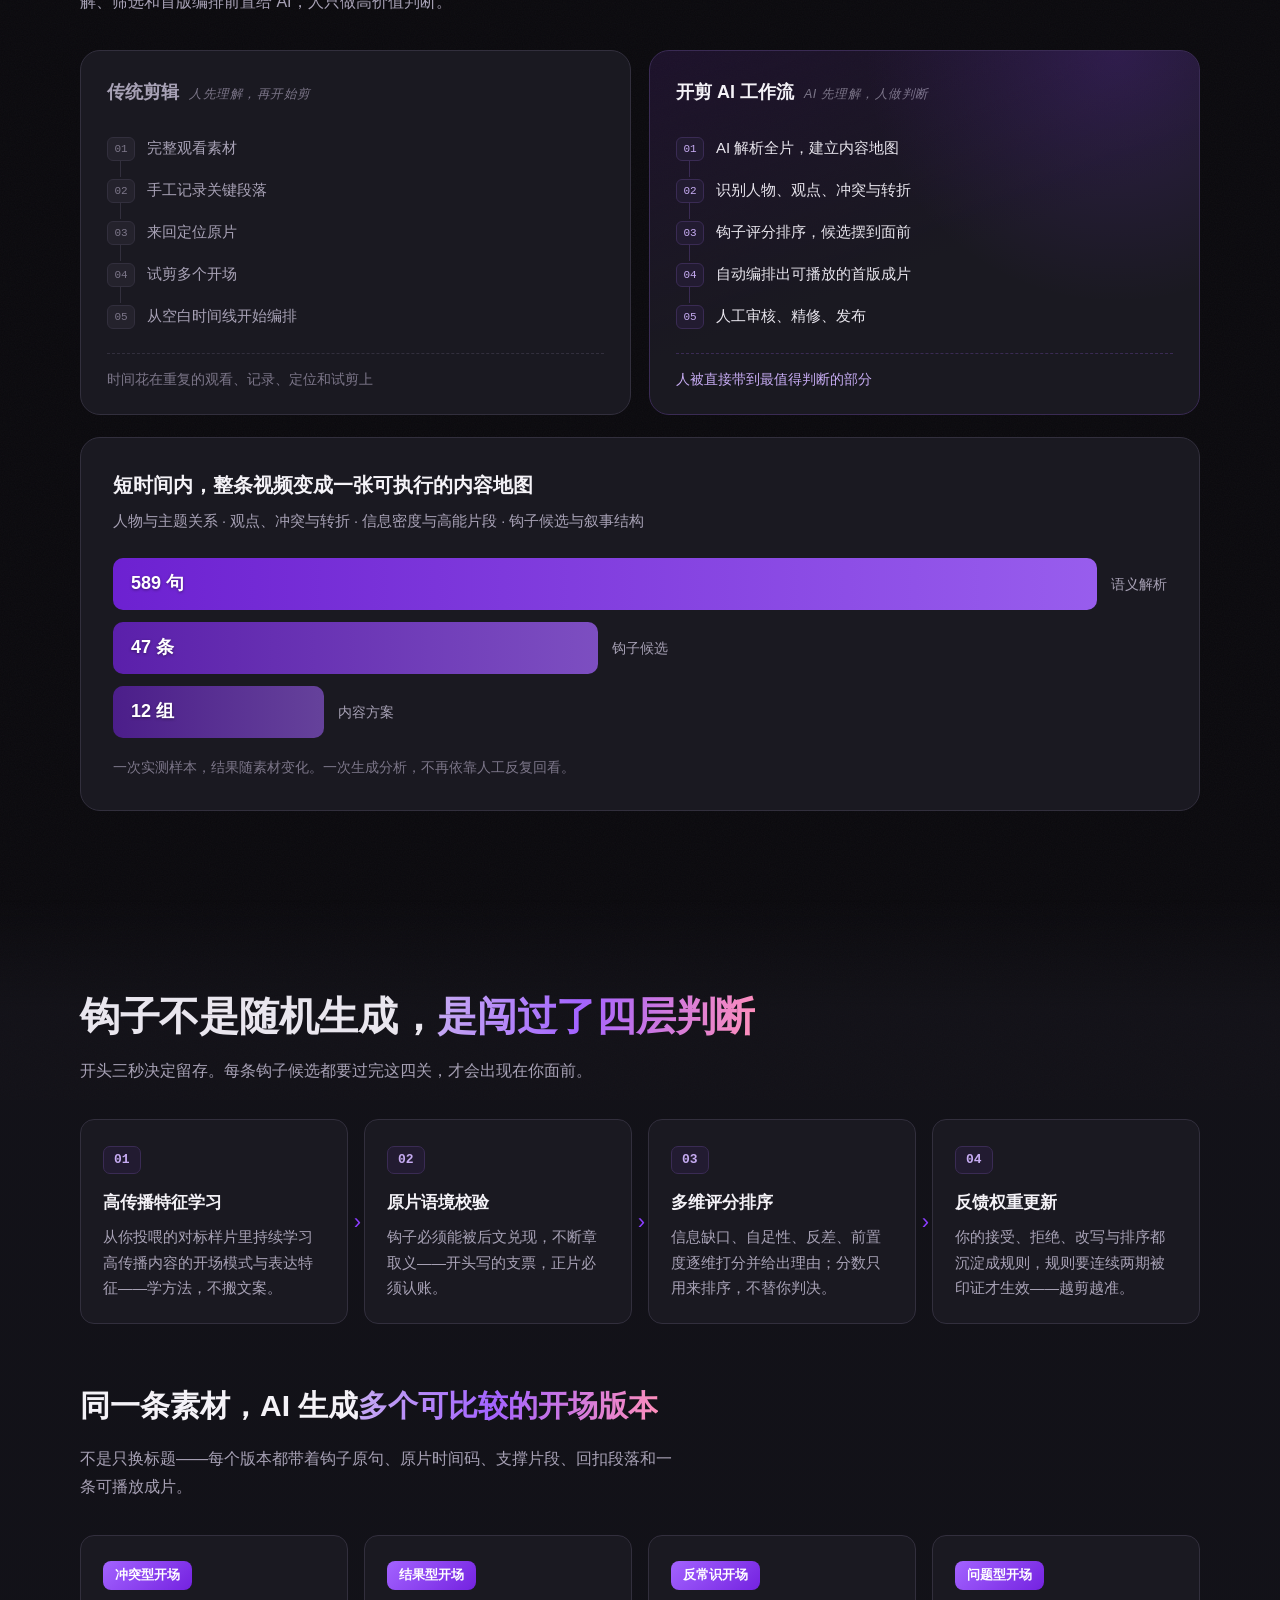
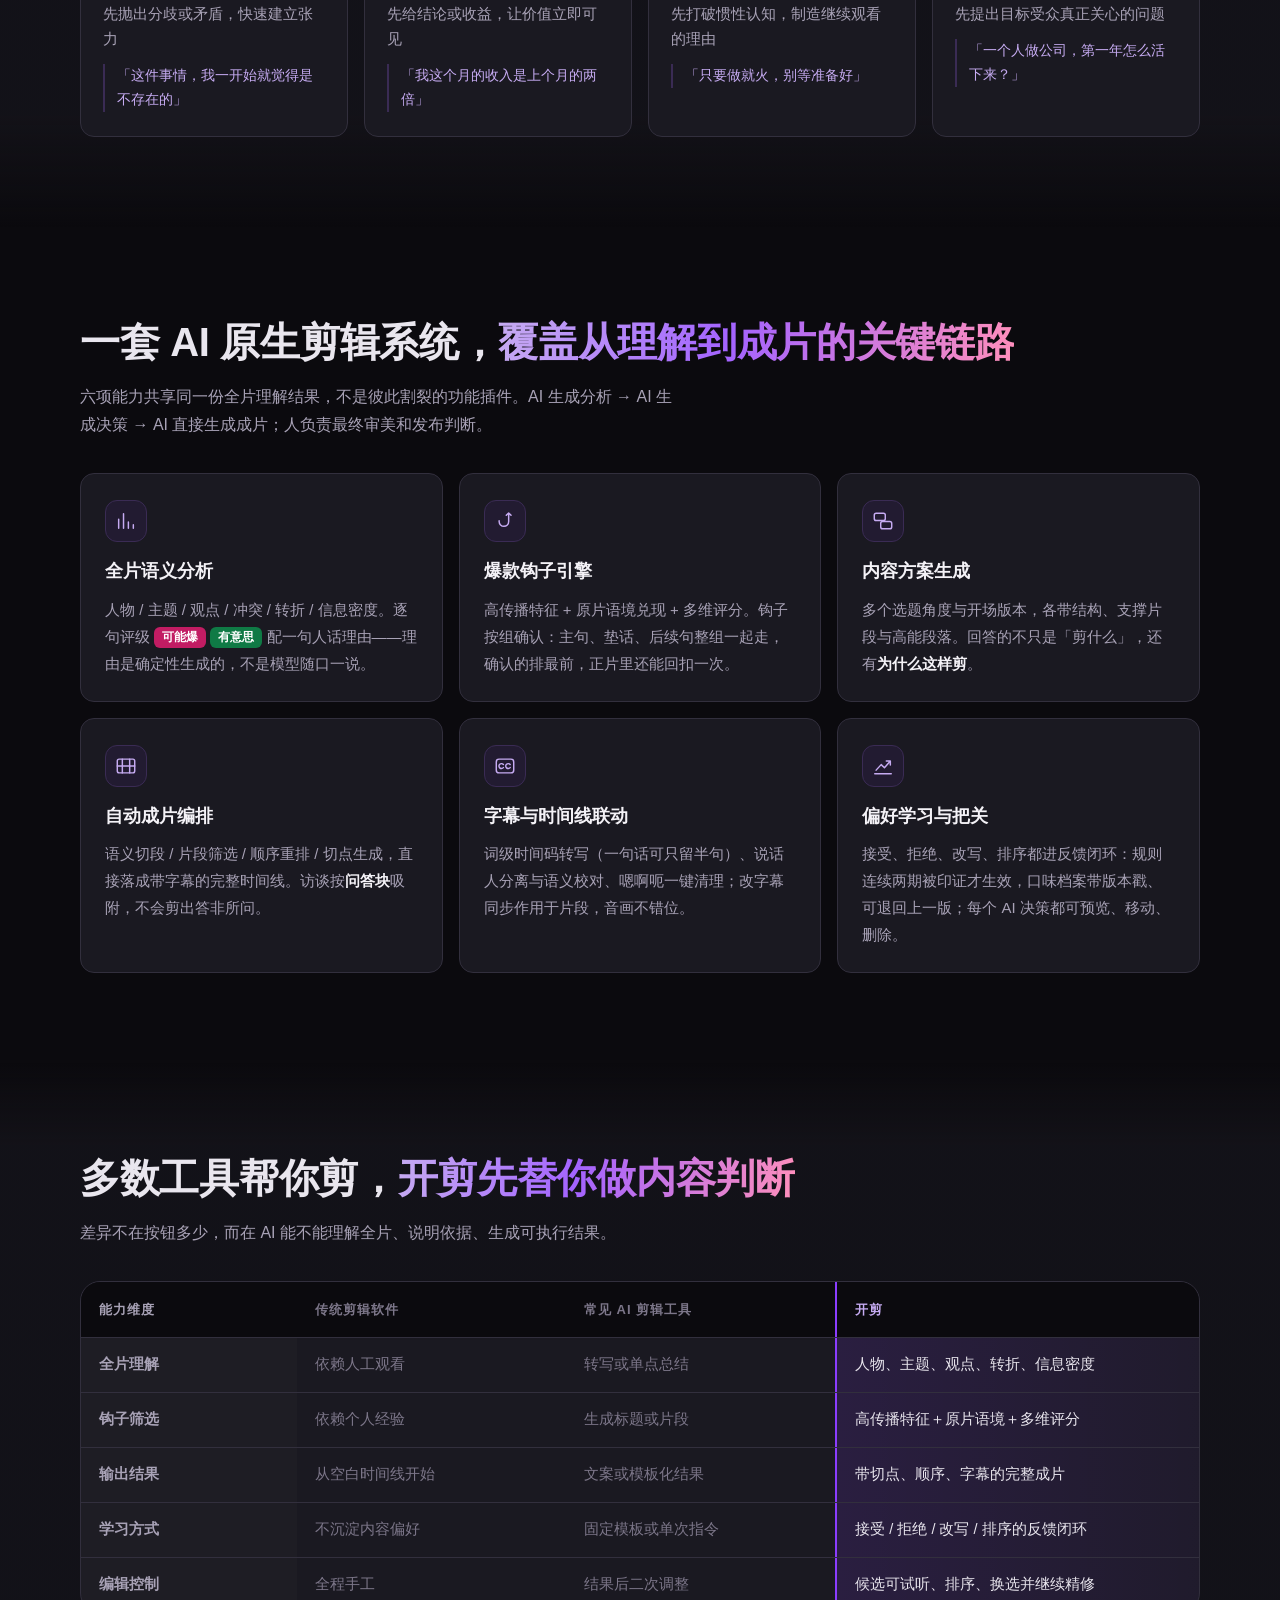
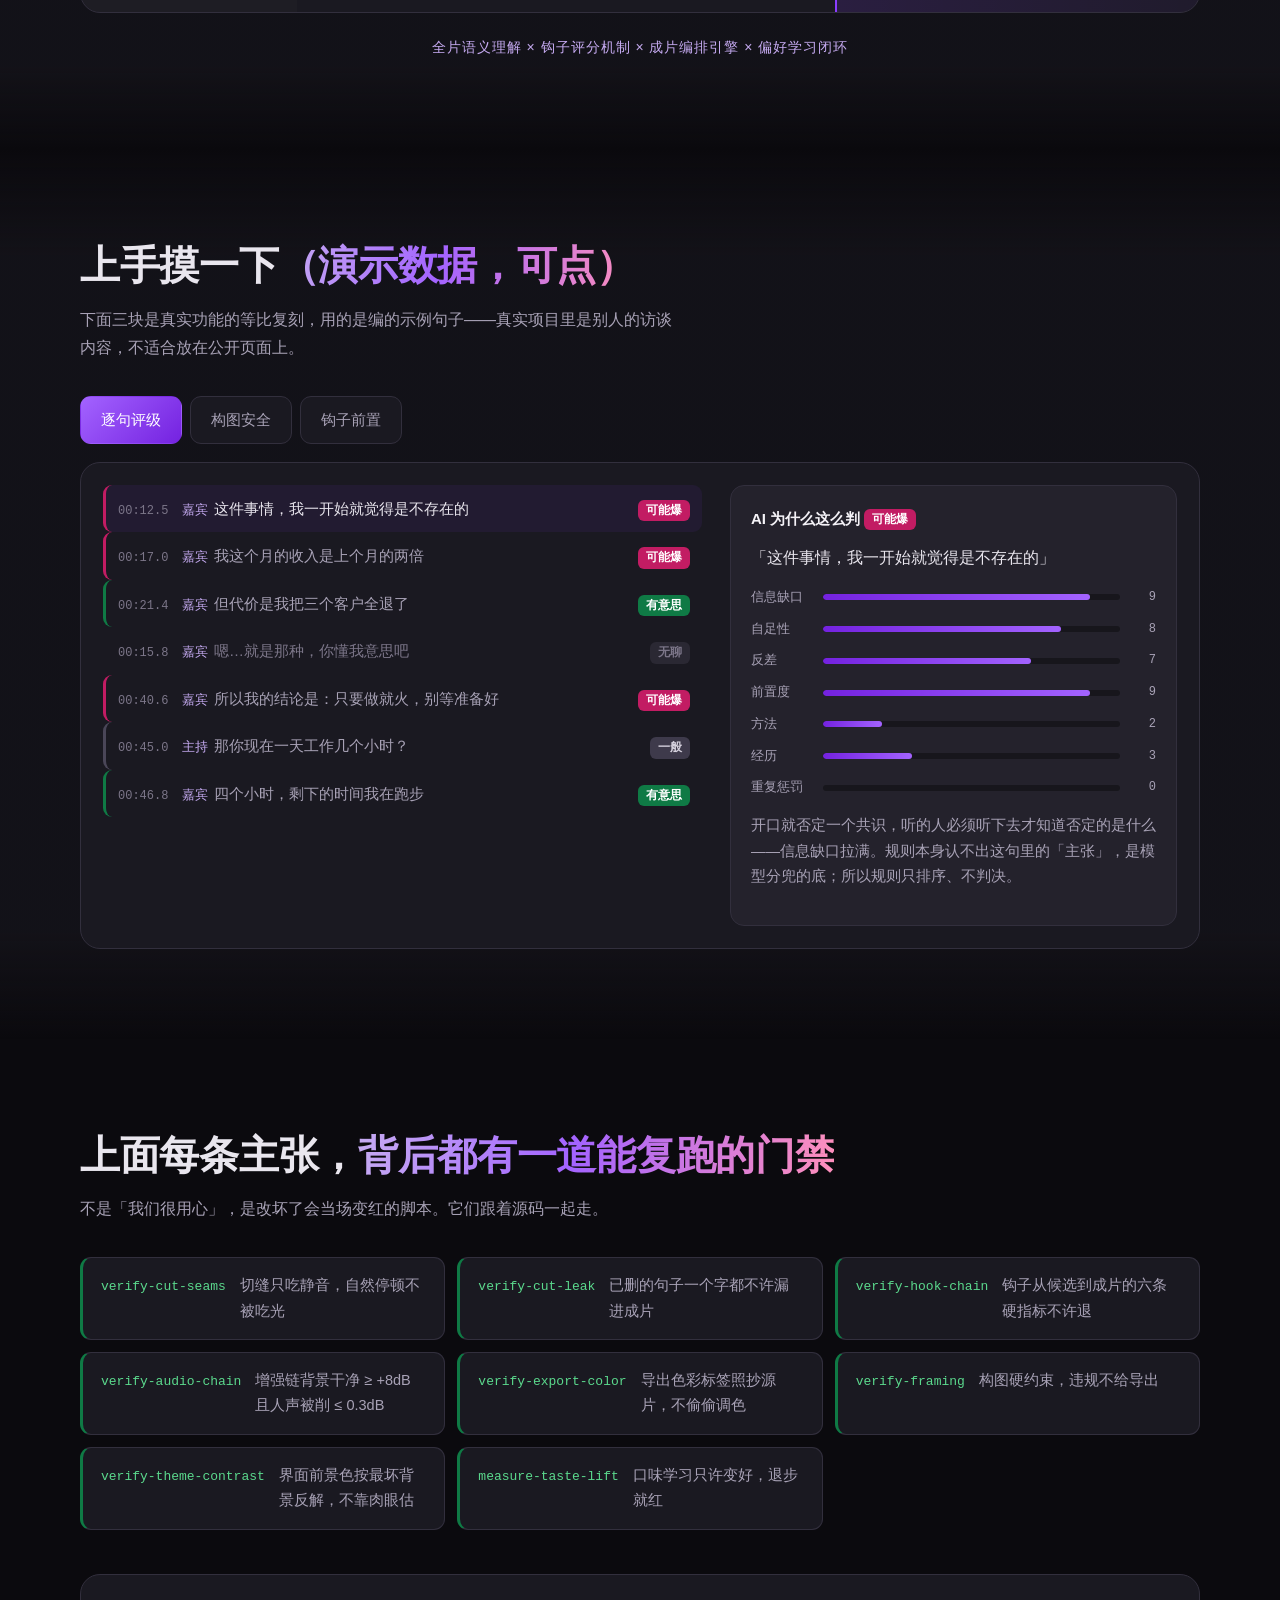
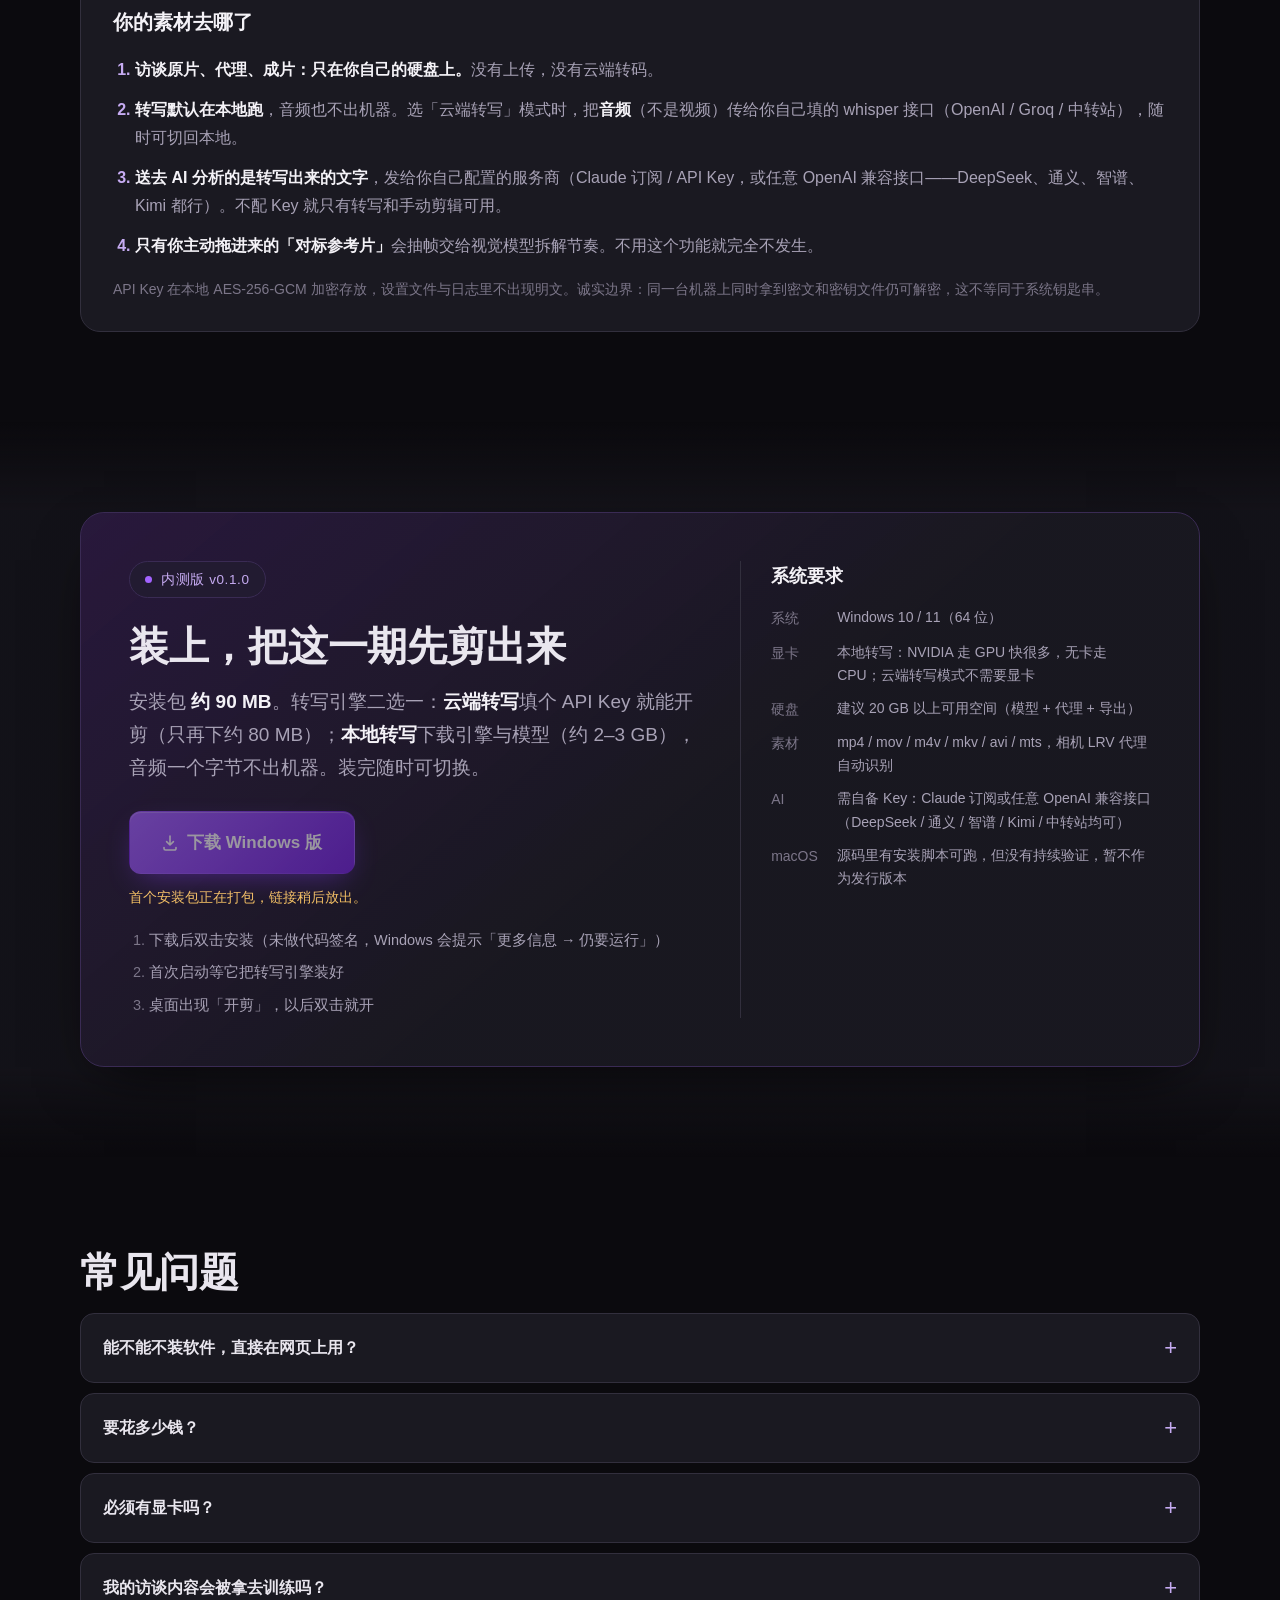
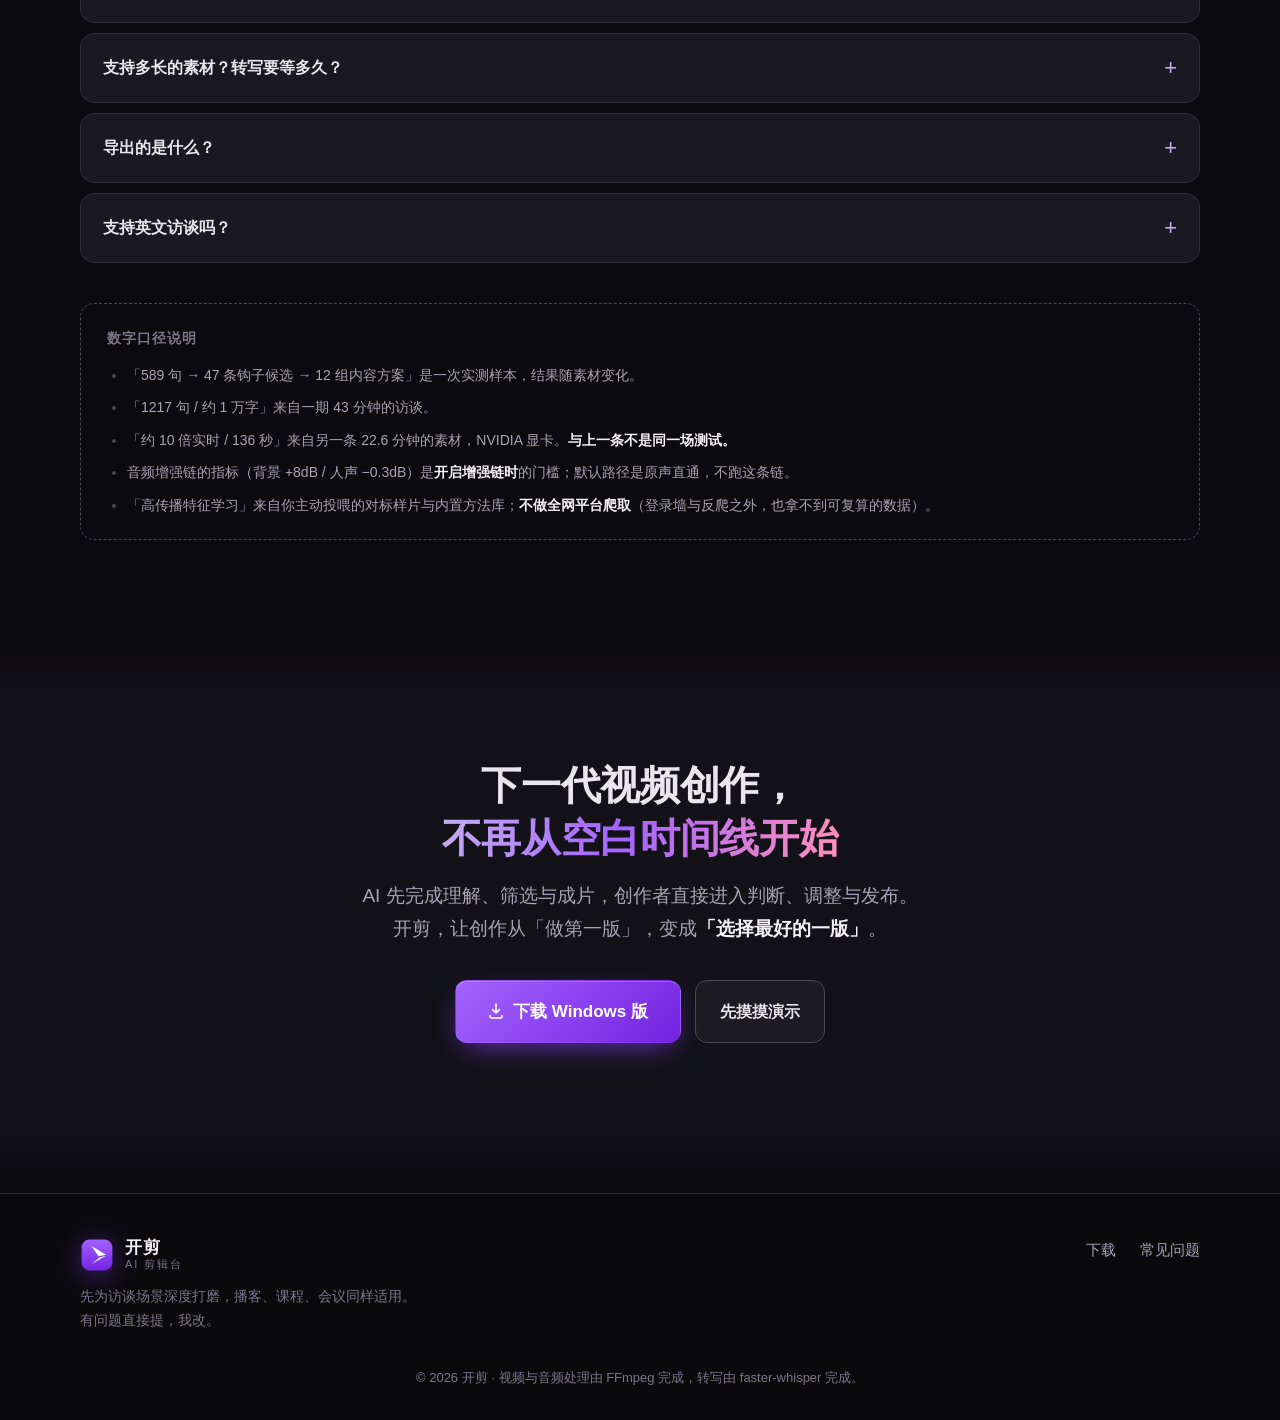
==== commit 8aed9f71: "精简整合：删五步工作流（与双泳道重复）与工程细节条（与门禁/演示重复），FAQ两问合一，整体节奏收紧 Co-Authored-By: Claude Opus 5 (1M context) <norep" ====
--- a/index.html
+++ b/index.html
@@ -275,7 +275,7 @@
       <article class="card reveal">
         <span class="card-ico"><svg viewBox="0 0 24 24" aria-hidden="true"><use href="#i-cc"/></svg></span>
         <h3>字幕与时间线联动</h3>
-        <p>词级时间码转写（一句话可只留半句）、语义级校对、嗯啊呃口语一键清理；改字幕同步作用于片段，音画不错位。</p>
+        <p>词级时间码转写（一句话可只留半句）、说话人分离与语义校对、嗯啊呃一键清理；改字幕同步作用于片段，音画不错位。</p>
       </article>
       <article class="card reveal">
         <span class="card-ico"><svg viewBox="0 0 24 24" aria-hidden="true"><use href="#i-trend"/></svg></span>
@@ -284,17 +284,6 @@
       </article>
     </div>
 
-    <div class="craft reveal">
-      <h3>藏在底下的工程细节</h3>
-      <ul class="craft-list">
-        <li><svg viewBox="0 0 24 24" aria-hidden="true"><use href="#i-face"/></svg>头部安全构图硬校验，违规直接不给导出</li>
-        <li><svg viewBox="0 0 24 24" aria-hidden="true"><use href="#i-scissors"/></svg>切缝只吃静音不吃字，20ms 淡入出防爆音</li>
-        <li><svg viewBox="0 0 24 24" aria-hidden="true"><use href="#i-film"/></svg>帧对齐导出，默认原色原声直通不加戏</li>
-        <li><svg viewBox="0 0 24 24" aria-hidden="true"><use href="#i-people"/></svg>说话人自动分离，人工标注即终审</li>
-        <li><svg viewBox="0 0 24 24" aria-hidden="true"><use href="#i-doc"/></svg>中文剪辑执行稿 PDF，每句带时间码</li>
-        <li><svg viewBox="0 0 24 24" aria-hidden="true"><use href="#i-clap"/></svg>拖入对标样片，学切换节奏与句长基线</li>
-      </ul>
-    </div>
   </div>
 </section>
 
@@ -314,20 +303,6 @@
       <div class="cmp-row"><div>编辑控制</div><div>全程手工</div><div>结果后二次调整</div><div class="cmp-us">候选可试听、排序、换选并继续精修</div></div>
     </div>
     <p class="cmp-moat reveal">全片语义理解 × 钩子评分机制 × 成片编排引擎 × 偏好学习闭环</p>
-  </div>
-</section>
-
-<!-- ═══════════════ 工作流 ═══════════════ -->
-<section class="band" id="flow">
-  <div class="wrap">
-    <h2 class="reveal">五步，<span class="grad">你只在第 4 步做决定</span></h2>
-    <ol class="steps">
-      <li class="reveal"><span class="n">1</span><h3>导入素材</h3><p>多机位一起拖进来。相机的 LRV 低清代理自动识别用于预览，不用转码；HEVC 播不动会提示一键生成 540p 代理。</p></li>
-      <li class="reveal"><span class="n">2</span><h3>转写（默认本地）</h3><p>句级 + 词级时间戳落盘，说话人分离，语气词标记。默认本地跑、不联网；选云端转写时只上传音频（不上传视频），随时可切回。</p></li>
-      <li class="reveal"><span class="n">3</span><h3>AI 建立内容地图</h3><p>逐句评级、人物与观点、冲突与转折、钩子候选与结构方案，并写清为什么这样剪。断点可续跑。</p></li>
-      <li class="reveal"><span class="n">4</span><h3>拍板与对话调整</h3><p>确认钩子组、比较开场版本；右侧直接说「再紧凑 20 秒」「把讲定价的部分加进来」，时间线实时改。</p></li>
-      <li class="reveal"><span class="n">5</span><h3>导出成片</h3><p>从原片按帧精确切割拼接，可选 9:16 竖版。同时导出剪辑执行稿 PDF 与字幕。</p></li>
-    </ol>
   </div>
 </section>
 
@@ -472,10 +447,8 @@
         <p>不是必须。本地转写有 NVIDIA 显卡走 GPU 快得多，没有则回落 CPU；或者直接选<b>云端转写</b>模式——连本地引擎都不用装，无显卡的机器反而更快。导出同理，检测到硬件编码器就用。</p></details>
       <details class="reveal"><summary>我的访谈内容会被拿去训练吗？</summary>
         <p>视频不出你的硬盘。文字转写发给的是你自己配置的模型服务商，是否用于训练取决于你和他们的协议（Claude、OpenAI 的 API 通道默认都不拿来训练）。这一层的选择权在你手上。</p></details>
-      <details class="reveal"><summary>支持多长的素材？</summary>
-        <p>按小时级的长内容设计（访谈、播客、课程、会议）。举个有前提的数字：一期 43 分钟的访谈转写出 1217 句、约 1 万字，逐句都能点选。</p></details>
-      <details class="reveal"><summary>转写要等多久？</summary>
-        <p>另一条 22.6 分钟的素材在带 GPU 的机器上跑了 136 秒，约 10 倍实时。这两个数字来自不同素材、不同机器，别当成同一场测试。</p></details>
+      <details class="reveal"><summary>支持多长的素材？转写要等多久？</summary>
+        <p>按小时级的长内容设计（访谈、播客、课程、会议）。两个有前提的数字：一期 43 分钟的访谈转写出 1217 句、约 1 万字，逐句都能点选；另一条 22.6 分钟的素材在带 GPU 的机器上 136 秒转完，约 10 倍实时——两条来自不同素材、不同机器，别当成同一场测试。</p></details>
       <details class="reveal"><summary>导出的是什么？</summary>
         <p>横版成片（可选 9:16 竖版）、字幕文件、中文剪辑执行稿 PDF。默认原色原声直通：不替你调色，也不替你「美化」人声，需要时才开增强链。</p></details>
       <details class="reveal"><summary>支持英文访谈吗？</summary>
--- a/styles.css
+++ b/styles.css
@@ -364,7 +364,7 @@
 .shot-cap { text-align: center; color: var(--faint); font-size: 13px; margin-top: 16px; }
 
 /* ── 分区 ─────────────────────────────────────────────────────────── */
-.band { padding: clamp(64px, 9vw, 116px) 0; position: relative; }
+.band { padding: clamp(52px, 7vw, 92px) 0; position: relative; }
 .band-alt { background: linear-gradient(180deg, rgba(26, 25, 33, 0), rgba(26, 25, 33, .55) 12%, rgba(26, 25, 33, .55) 88%, rgba(26, 25, 33, 0)); }
 
 /* ── 双泳道工作流（传统 vs AI）────────────────────────────────────── */
@@ -473,16 +473,6 @@
   border-left: 2px solid #3A2B54; padding-left: 12px; line-height: 1.7;
 }
 
-/* ── 工程细节条 ───────────────────────────────────────────────────── */
-.craft { margin-top: 34px; border: 1px dashed var(--border-strong); border-radius: var(--radius-lg); padding: 24px 28px; }
-.craft h3 { font-size: 14px; color: var(--faint); letter-spacing: 1.5px; margin-bottom: 16px; }
-.craft-list { list-style: none; display: grid; grid-template-columns: repeat(auto-fit, minmax(280px, 1fr)); gap: 12px 24px; }
-.craft-list li { display: flex; align-items: center; gap: 11px; color: var(--dim); font-size: 14.5px; line-height: 1.6; }
-.craft-list svg {
-  width: 18px; height: 18px; flex-shrink: 0; color: var(--accent-text);
-  fill: none; stroke: currentColor; stroke-width: 1.6; stroke-linecap: round; stroke-linejoin: round;
-}
-
 /* ── 三列对比矩阵 ─────────────────────────────────────────────────── */
 .cmp { border: 1px solid var(--border); border-radius: var(--radius-lg); overflow: hidden; background: var(--bg2); }
 .cmp-row {
@@ -535,27 +525,6 @@
 }
 .card p { color: var(--dim); font-size: 15px; line-height: 1.8; position: relative; }
 .card h3 { position: relative; }
-
-/* ── 步骤 ─────────────────────────────────────────────────────────── */
-.steps { list-style: none; display: grid; grid-template-columns: repeat(auto-fit, minmax(200px, 1fr)); gap: 18px; counter-reset: s; }
-.steps li { position: relative; padding: 26px 20px 22px; background: var(--bg2); border: 1px solid var(--border); border-radius: var(--radius); }
-.steps li::after {
-  content: ""; position: absolute; left: 0; right: 0; top: 0; height: 2px;
-  background: linear-gradient(90deg, var(--accent-lo), var(--accent-hi));
-  border-radius: var(--radius) var(--radius) 0 0;
-  transform: scaleX(0); transform-origin: left; transition: transform .7s var(--ease);
-}
-.steps li.in::after { transform: scaleX(1); }
-.steps li:nth-child(2).in::after { transition-delay: .1s; }
-.steps li:nth-child(3).in::after { transition-delay: .2s; }
-.steps li:nth-child(4).in::after { transition-delay: .3s; }
-.steps li:nth-child(5).in::after { transition-delay: .4s; }
-.steps .n {
-  display: grid; place-items: center; width: 30px; height: 30px; border-radius: 9px;
-  background: var(--accent-soft); color: var(--accent-text); font-weight: 700; font-size: 15px;
-  margin-bottom: 12px; border: 1px solid #3A2B54;
-}
-.steps p { color: var(--dim); font-size: 14.5px; line-height: 1.75; }
 
 /* ── 演示 ─────────────────────────────────────────────────────────── */
 .tabs { display: flex; gap: 8px; margin-bottom: 18px; flex-wrap: wrap; }
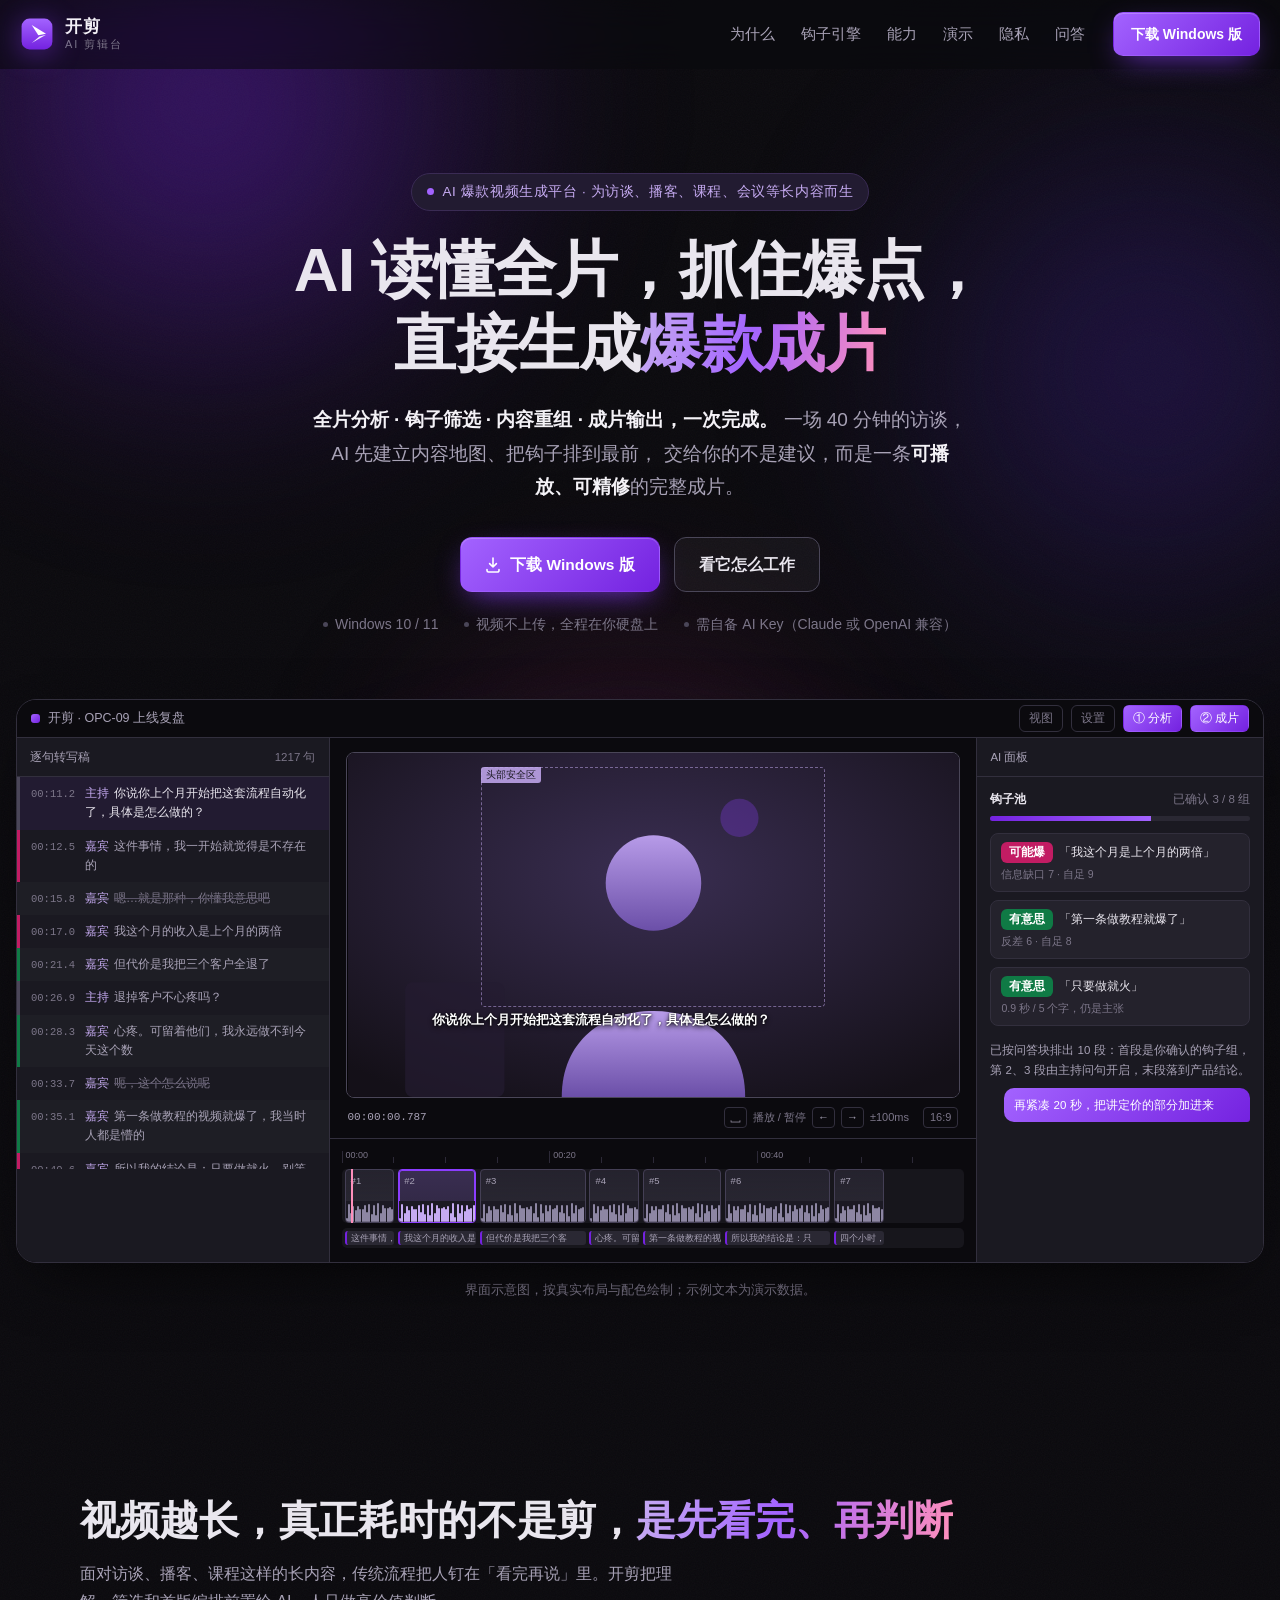
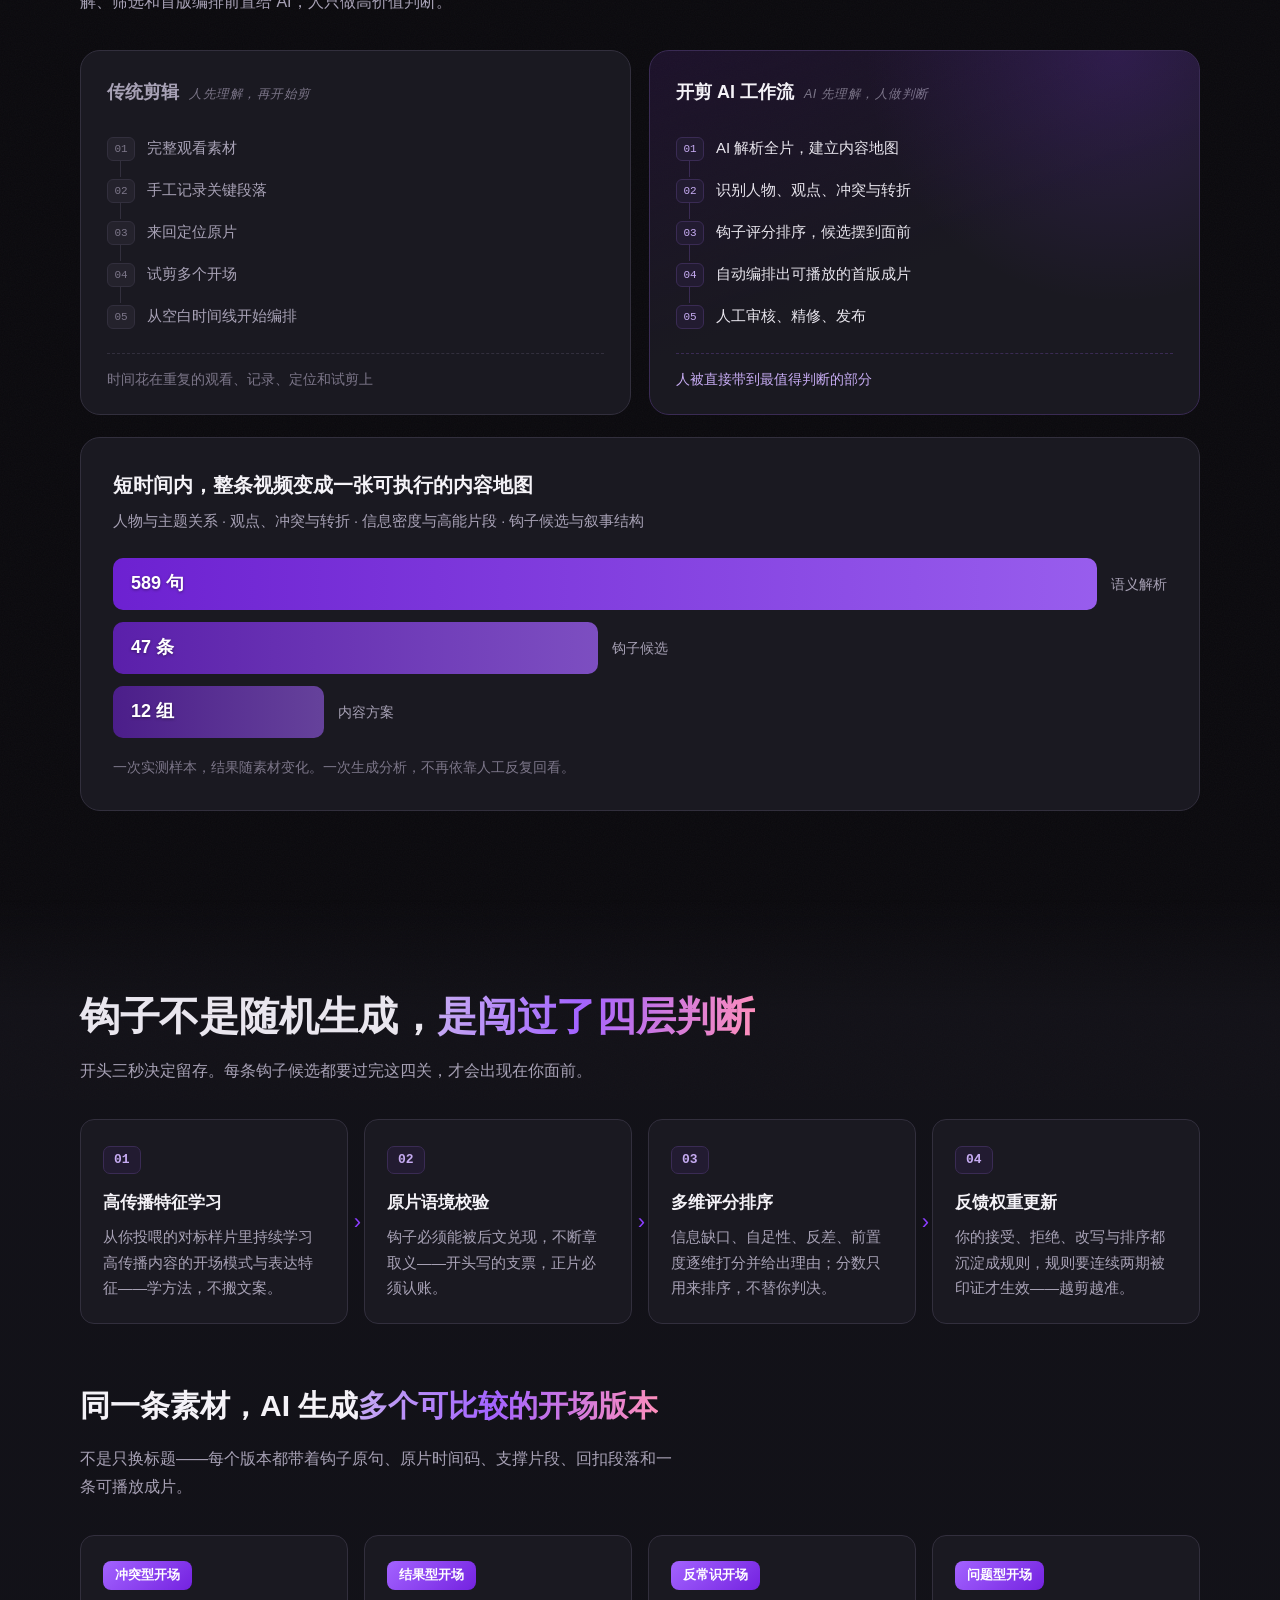
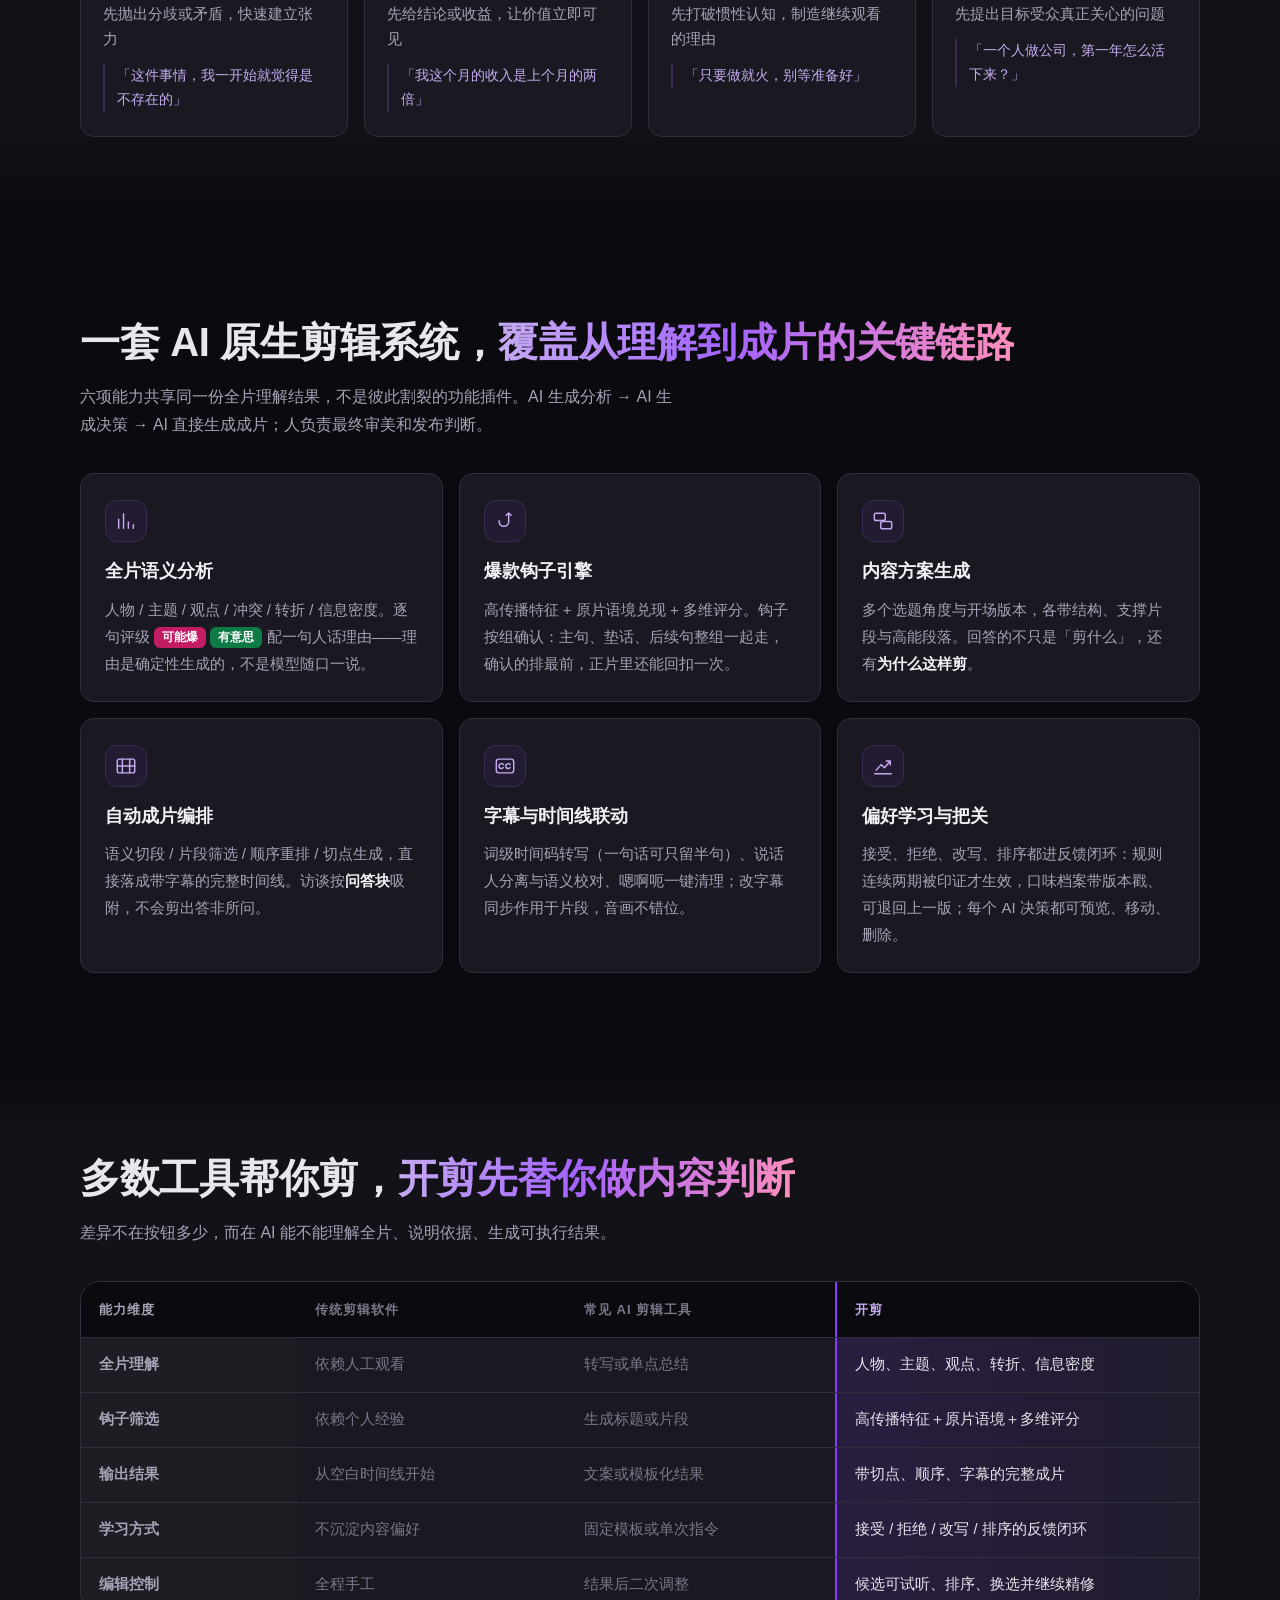
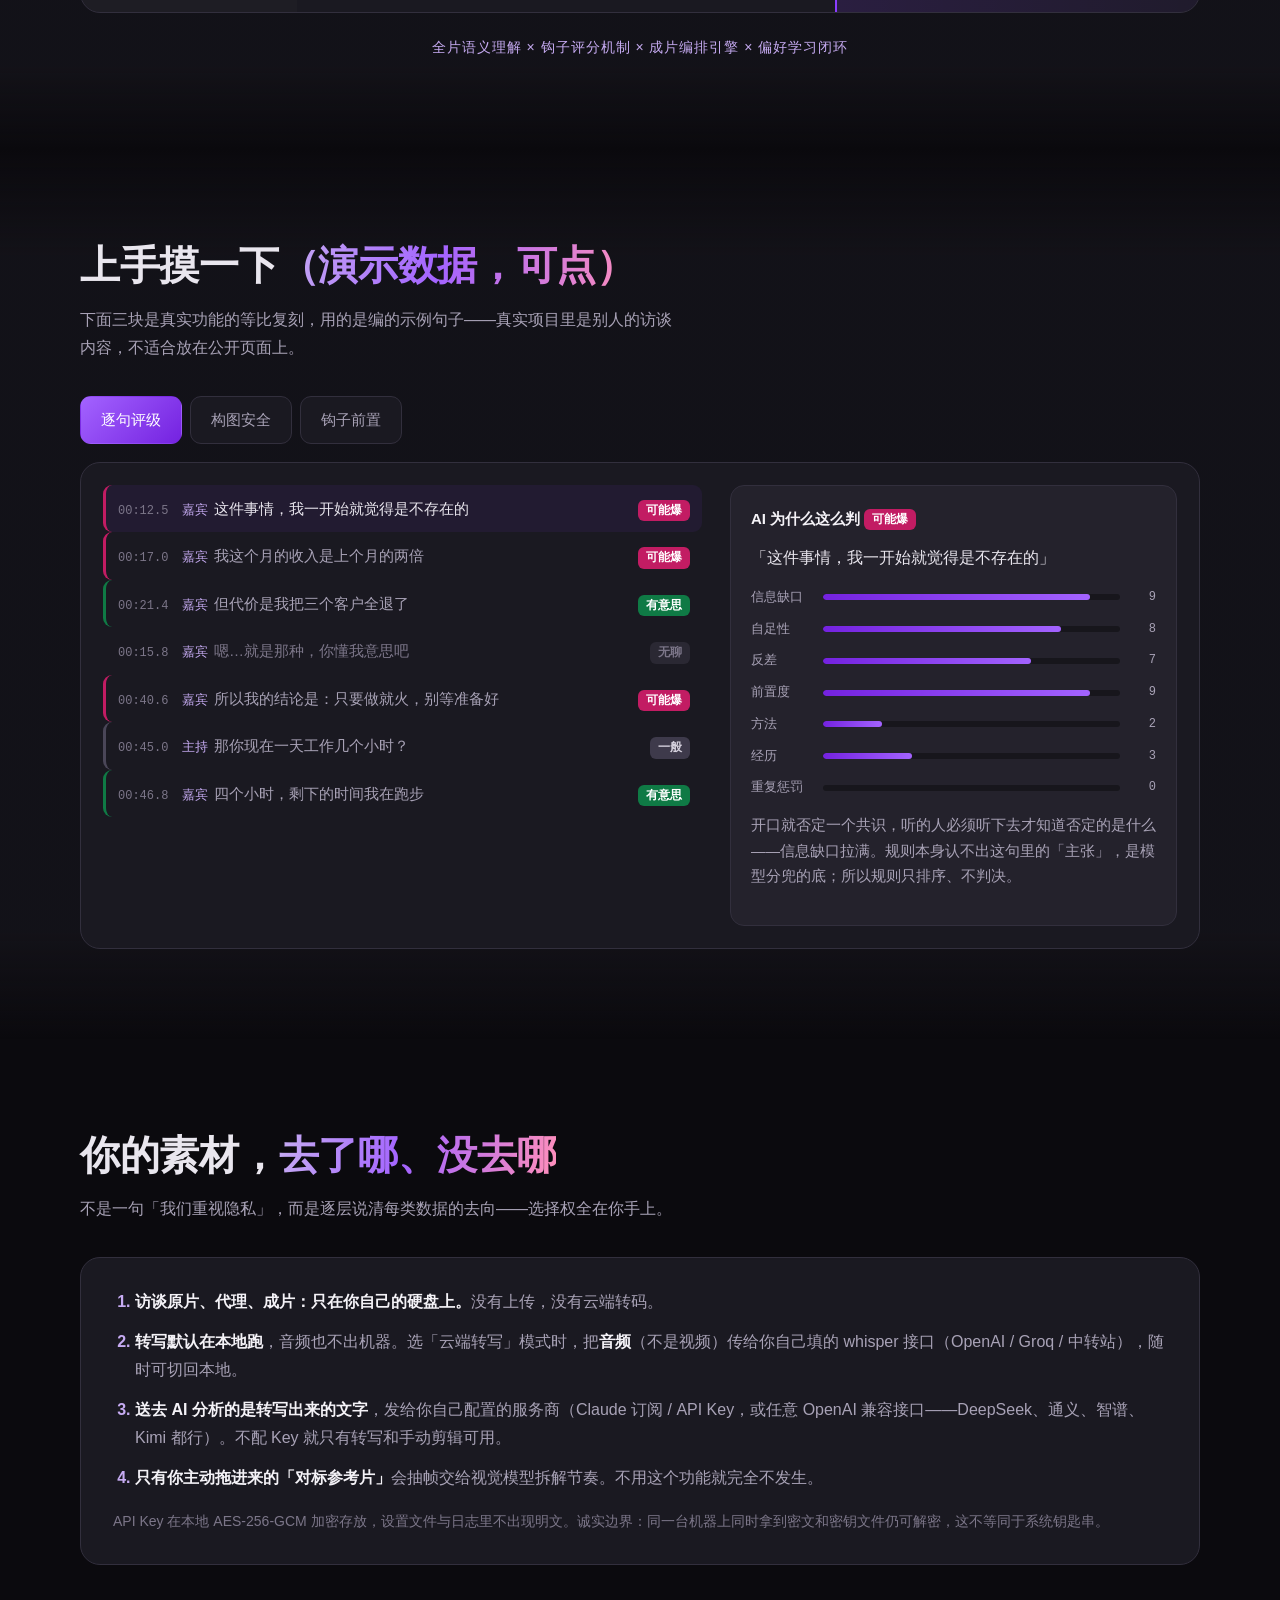
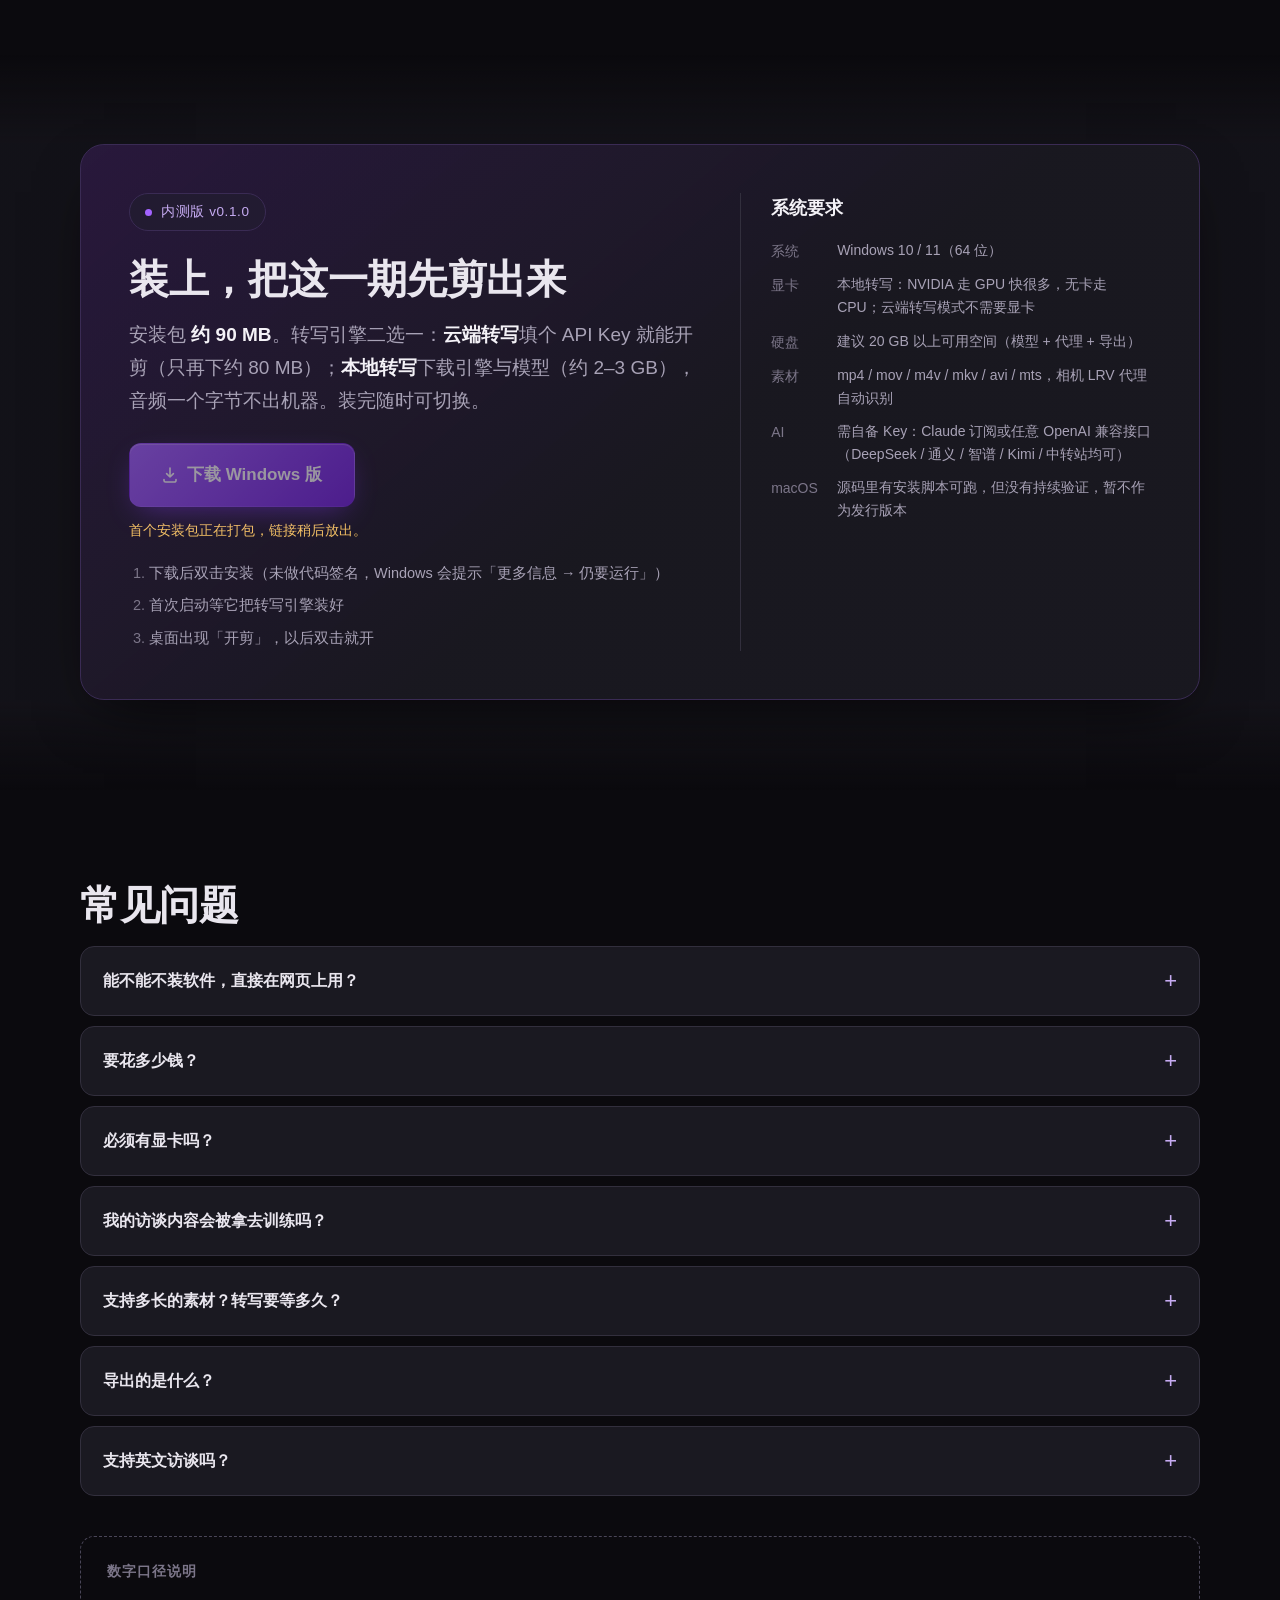
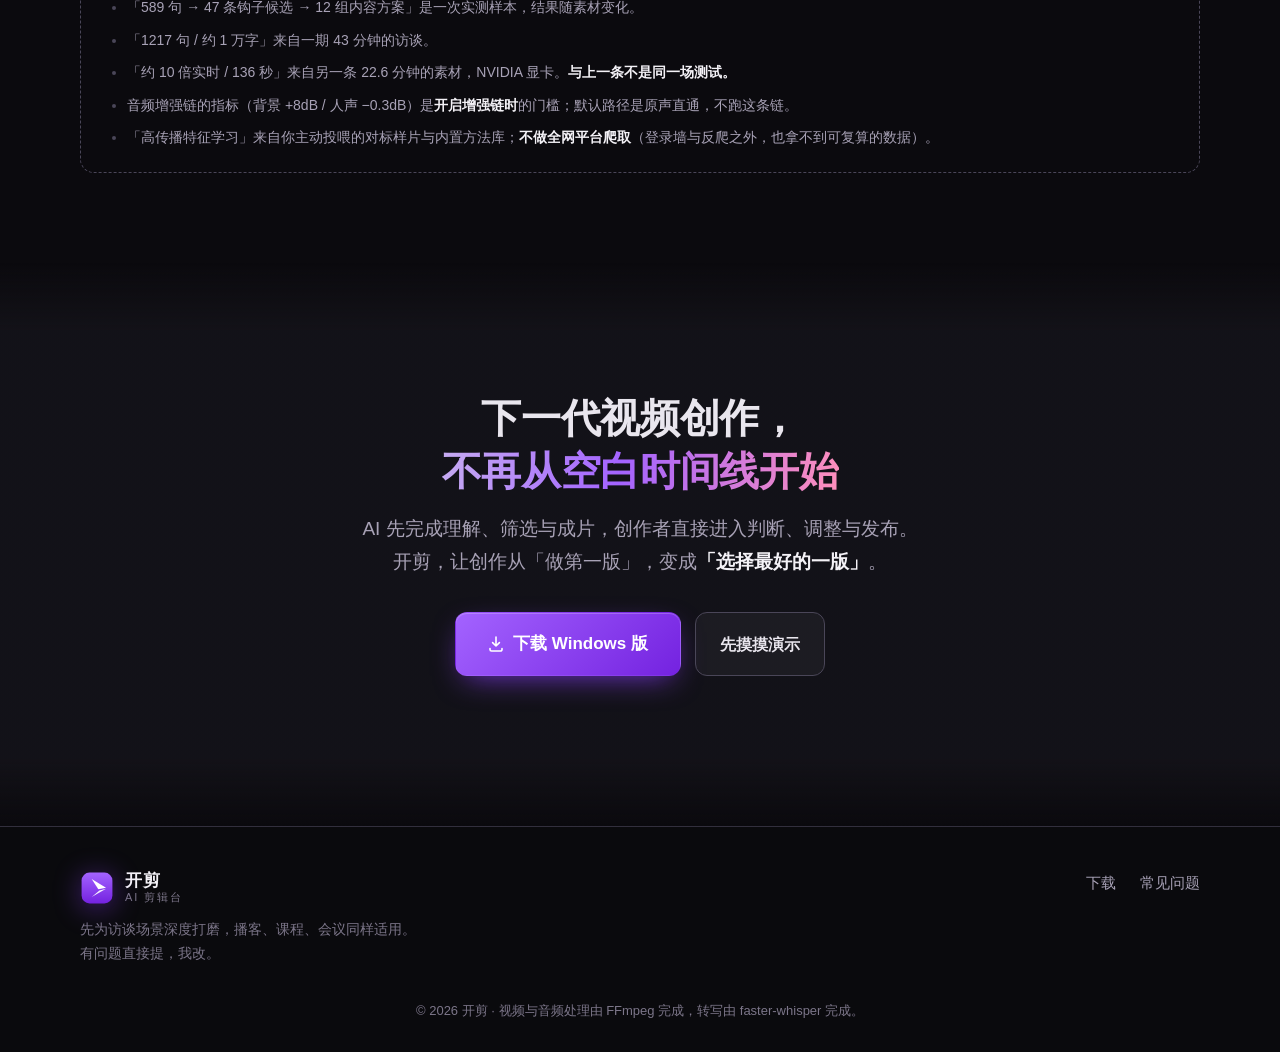
==== commit f262adc2: "移除门禁清单区，工程区改为纯隐私分层说明 Co-Authored-By: Claude Opus 5 (1M context) <noreply@anthropic.com>" ====
--- a/index.html
+++ b/index.html
@@ -66,7 +66,7 @@
       <a href="#hook-engine">钩子引擎</a>
       <a href="#features">能力</a>
       <a href="#demo">演示</a>
-      <a href="#trust">工程</a>
+      <a href="#trust">隐私</a>
       <a href="#faq">问答</a>
     </nav>
     <a class="btn btn-primary btn-sm js-download" href="#download">下载 Windows 版</a>
@@ -366,24 +366,13 @@
   </div>
 </section>
 
-<!-- ═══════════════ 工程纪律 ═══════════════ -->
+<!-- ═══════════════ 隐私 ═══════════════ -->
 <section class="band" id="trust">
   <div class="wrap">
-    <h2 class="reveal">上面每条主张，<span class="grad">背后都有一道能复跑的门禁</span></h2>
-    <p class="sub reveal">不是「我们很用心」，是改坏了会当场变红的脚本。它们跟着源码一起走。</p>
-    <div class="gates">
-      <div class="gate reveal"><code>verify-cut-seams</code><span>切缝只吃静音，自然停顿不被吃光</span></div>
-      <div class="gate reveal"><code>verify-cut-leak</code><span>已删的句子一个字都不许漏进成片</span></div>
-      <div class="gate reveal"><code>verify-hook-chain</code><span>钩子从候选到成片的六条硬指标不许退</span></div>
-      <div class="gate reveal"><code>verify-audio-chain</code><span>增强链背景干净 ≥ +8dB 且人声被削 ≤ 0.3dB</span></div>
-      <div class="gate reveal"><code>verify-export-color</code><span>导出色彩标签照抄源片，不偷偷调色</span></div>
-      <div class="gate reveal"><code>verify-framing</code><span>构图硬约束，违规不给导出</span></div>
-      <div class="gate reveal"><code>verify-theme-contrast</code><span>界面前景色按最坏背景反解，不靠肉眼估</span></div>
-      <div class="gate reveal"><code>measure-taste-lift</code><span>口味学习只许变好，退步就红</span></div>
-    </div>
+    <h2 class="reveal">你的素材，<span class="grad">去了哪、没去哪</span></h2>
+    <p class="sub reveal">不是一句「我们重视隐私」，而是逐层说清每类数据的去向——选择权全在你手上。</p>
 
     <div class="privacy reveal">
-      <h3>你的素材去哪了</h3>
       <ol>
         <li><b>访谈原片、代理、成片：只在你自己的硬盘上。</b>没有上传，没有云端转码。</li>
         <li><b>转写默认在本地跑</b>，音频也不出机器。选「云端转写」模式时，把<b>音频</b>（不是视频）传给你自己填的 whisper 接口（OpenAI / Groq / 中转站），随时可切回本地。</li>
--- a/styles.css
+++ b/styles.css
@@ -622,17 +622,8 @@
 .ring-list li.hot::before { color: var(--accent-text); }
 .ring-list li b { color: var(--accent-text); font-size: 12px; border: 1px solid #3A2B54; border-radius: 5px; padding: 0 6px; background: var(--accent-soft); }
 
-/* ── 门禁 ─────────────────────────────────────────────────────────── */
-.gates { display: grid; grid-template-columns: repeat(auto-fit, minmax(300px, 1fr)); gap: 12px; margin-bottom: 44px; }
-.gate {
-  display: flex; align-items: baseline; gap: 14px; padding: 15px 18px;
-  background: var(--bg2); border: 1px solid var(--border); border-radius: 11px;
-  border-left: 3px solid var(--good); font-size: 14.5px; color: var(--dim);
-}
-.gate code { color: var(--good-text); font-size: 13px; white-space: nowrap; }
-
+/* ── 隐私 ─────────────────────────────────────────────────────────── */
 .privacy { background: var(--bg2); border: 1px solid var(--border); border-radius: var(--radius-lg); padding: 30px 32px; }
-.privacy h3 { font-size: 20px; margin-bottom: 16px; }
 .privacy ol { padding-left: 22px; display: flex; flex-direction: column; gap: 12px; color: var(--dim); margin-bottom: 18px; }
 .privacy li::marker { color: var(--accent-text); font-weight: 700; }
 
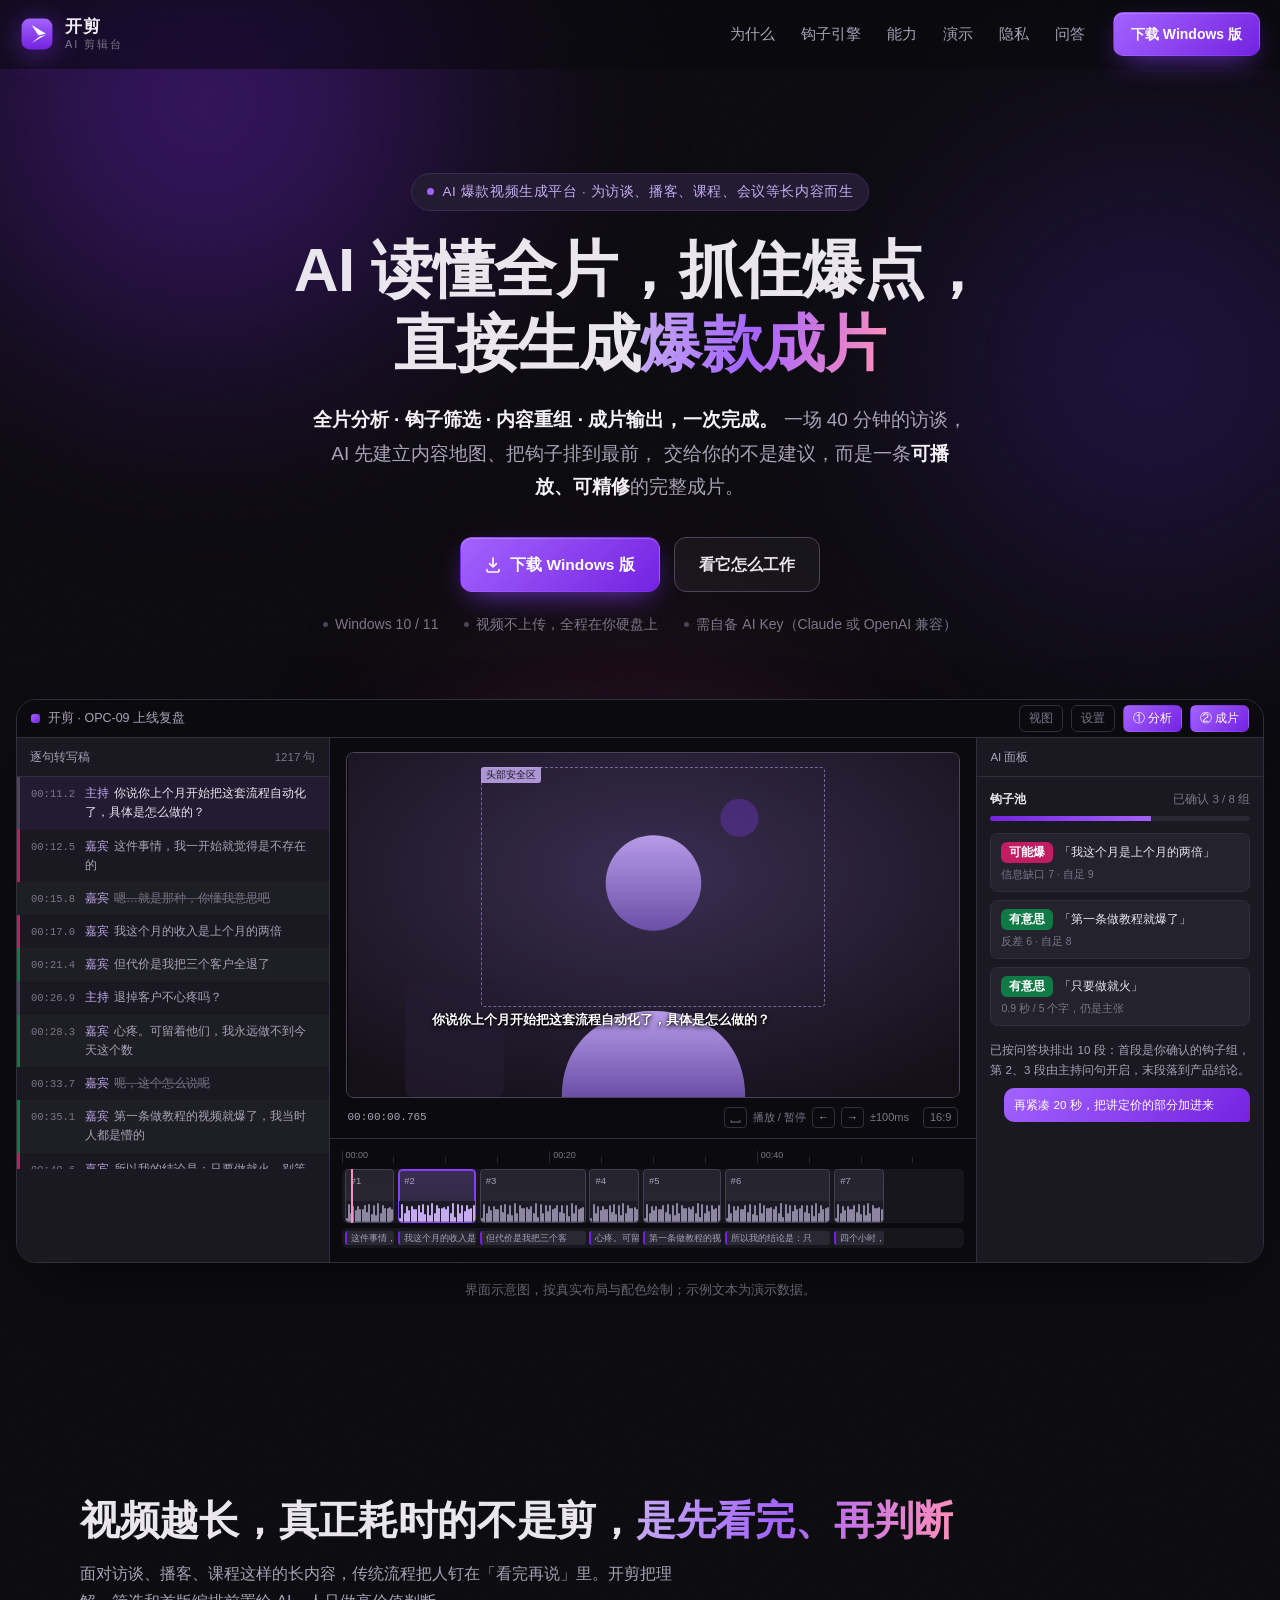
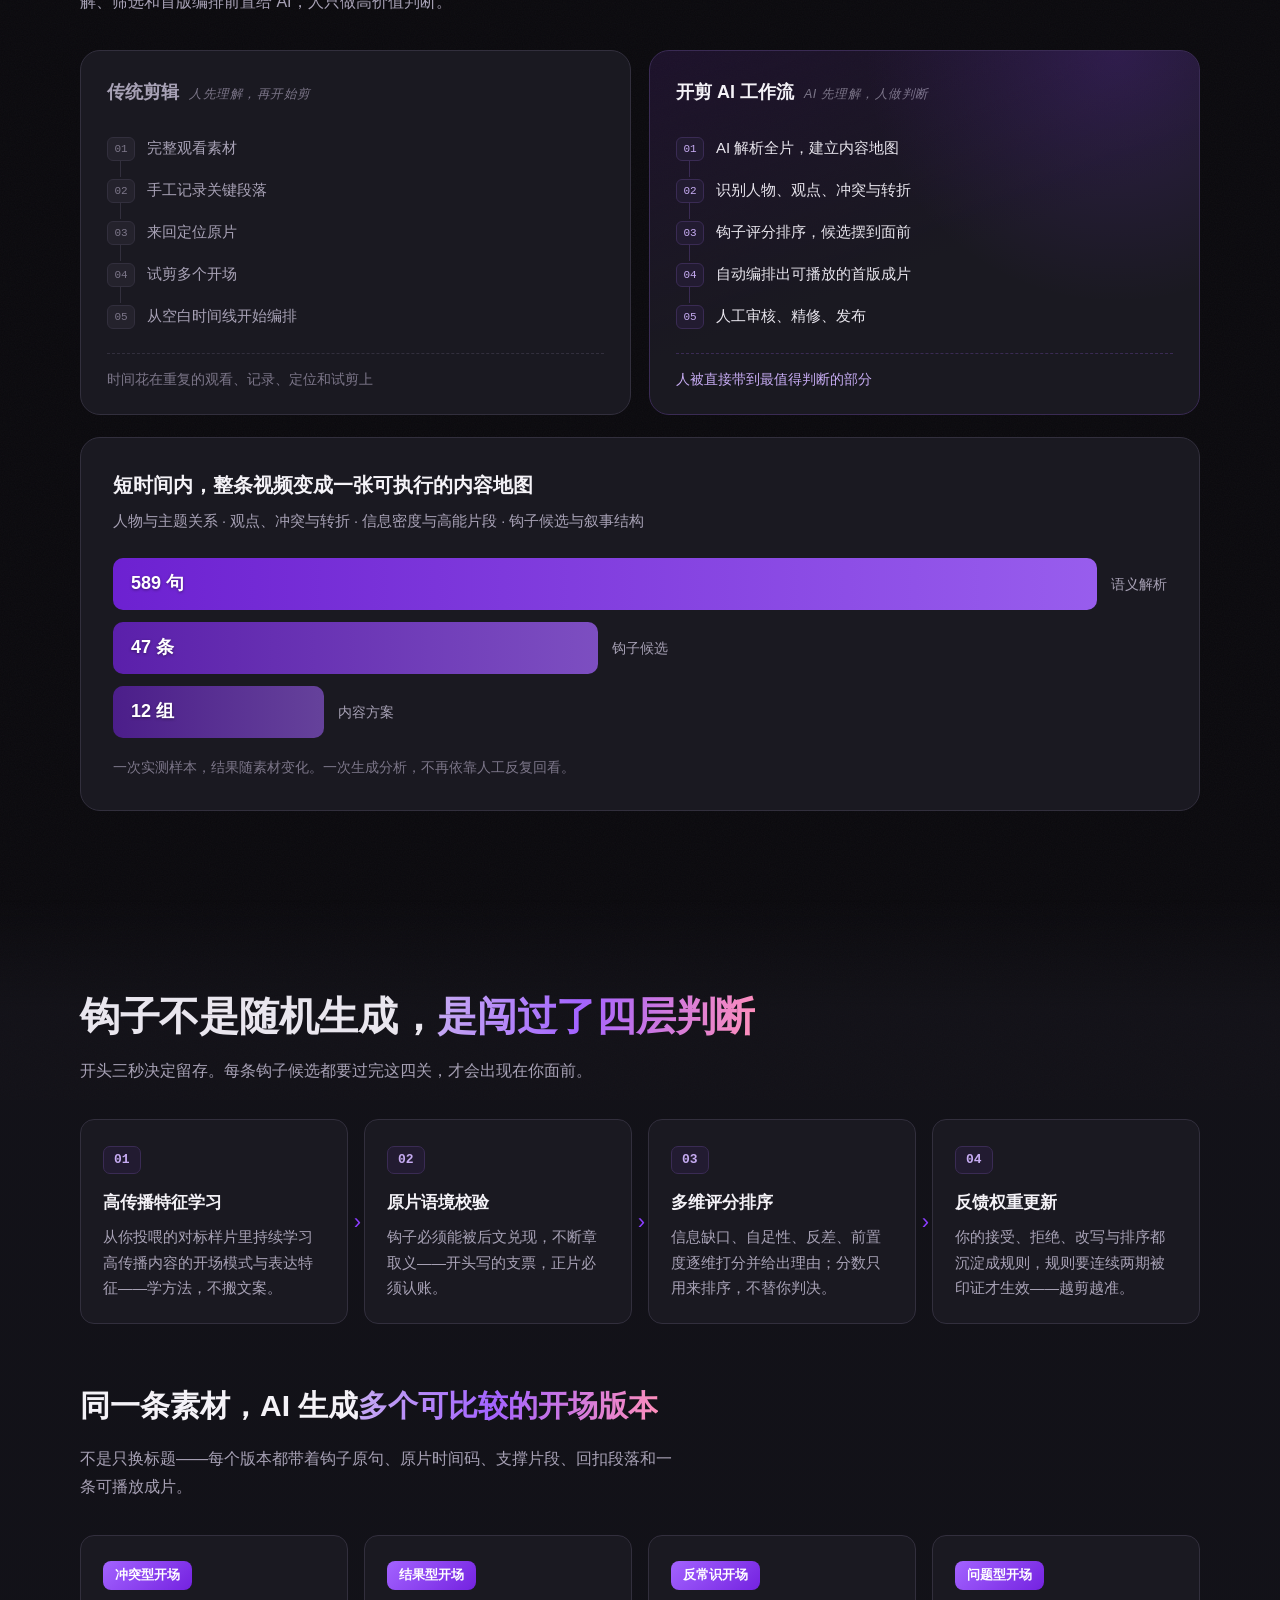
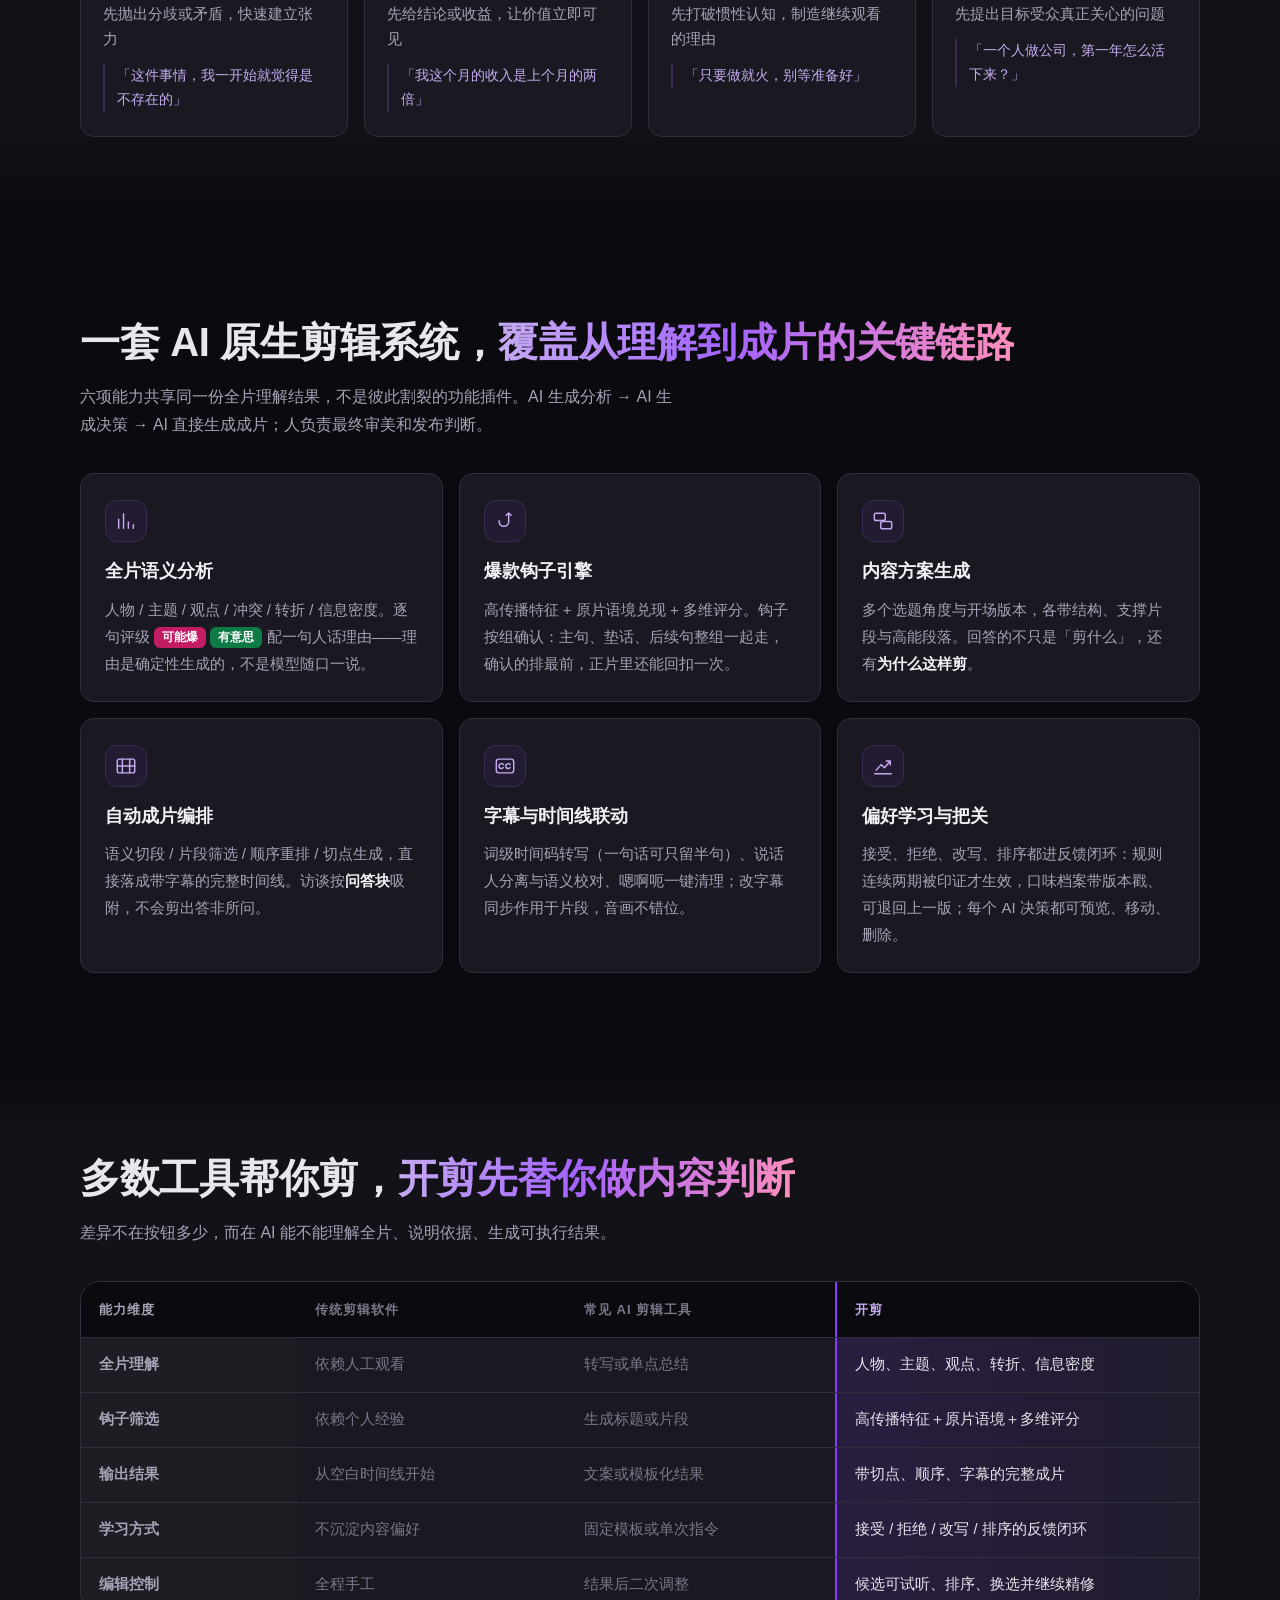
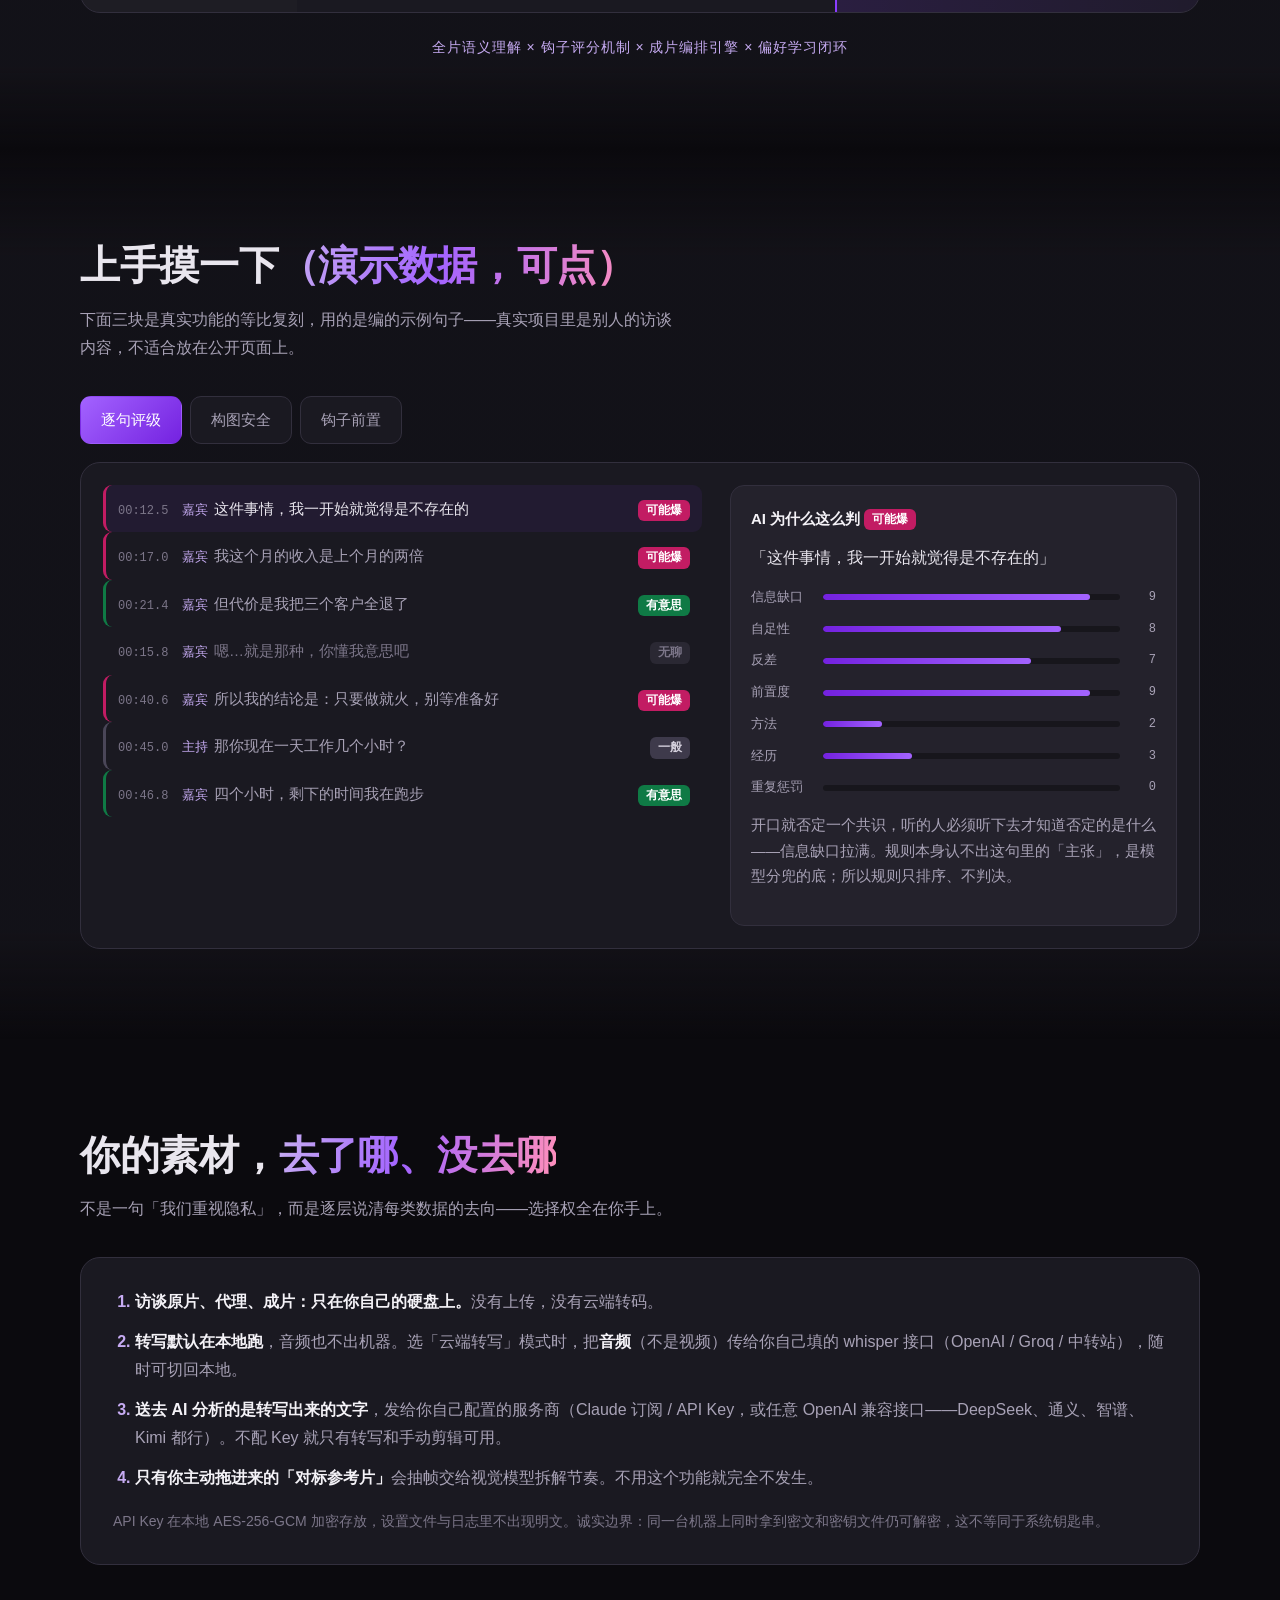
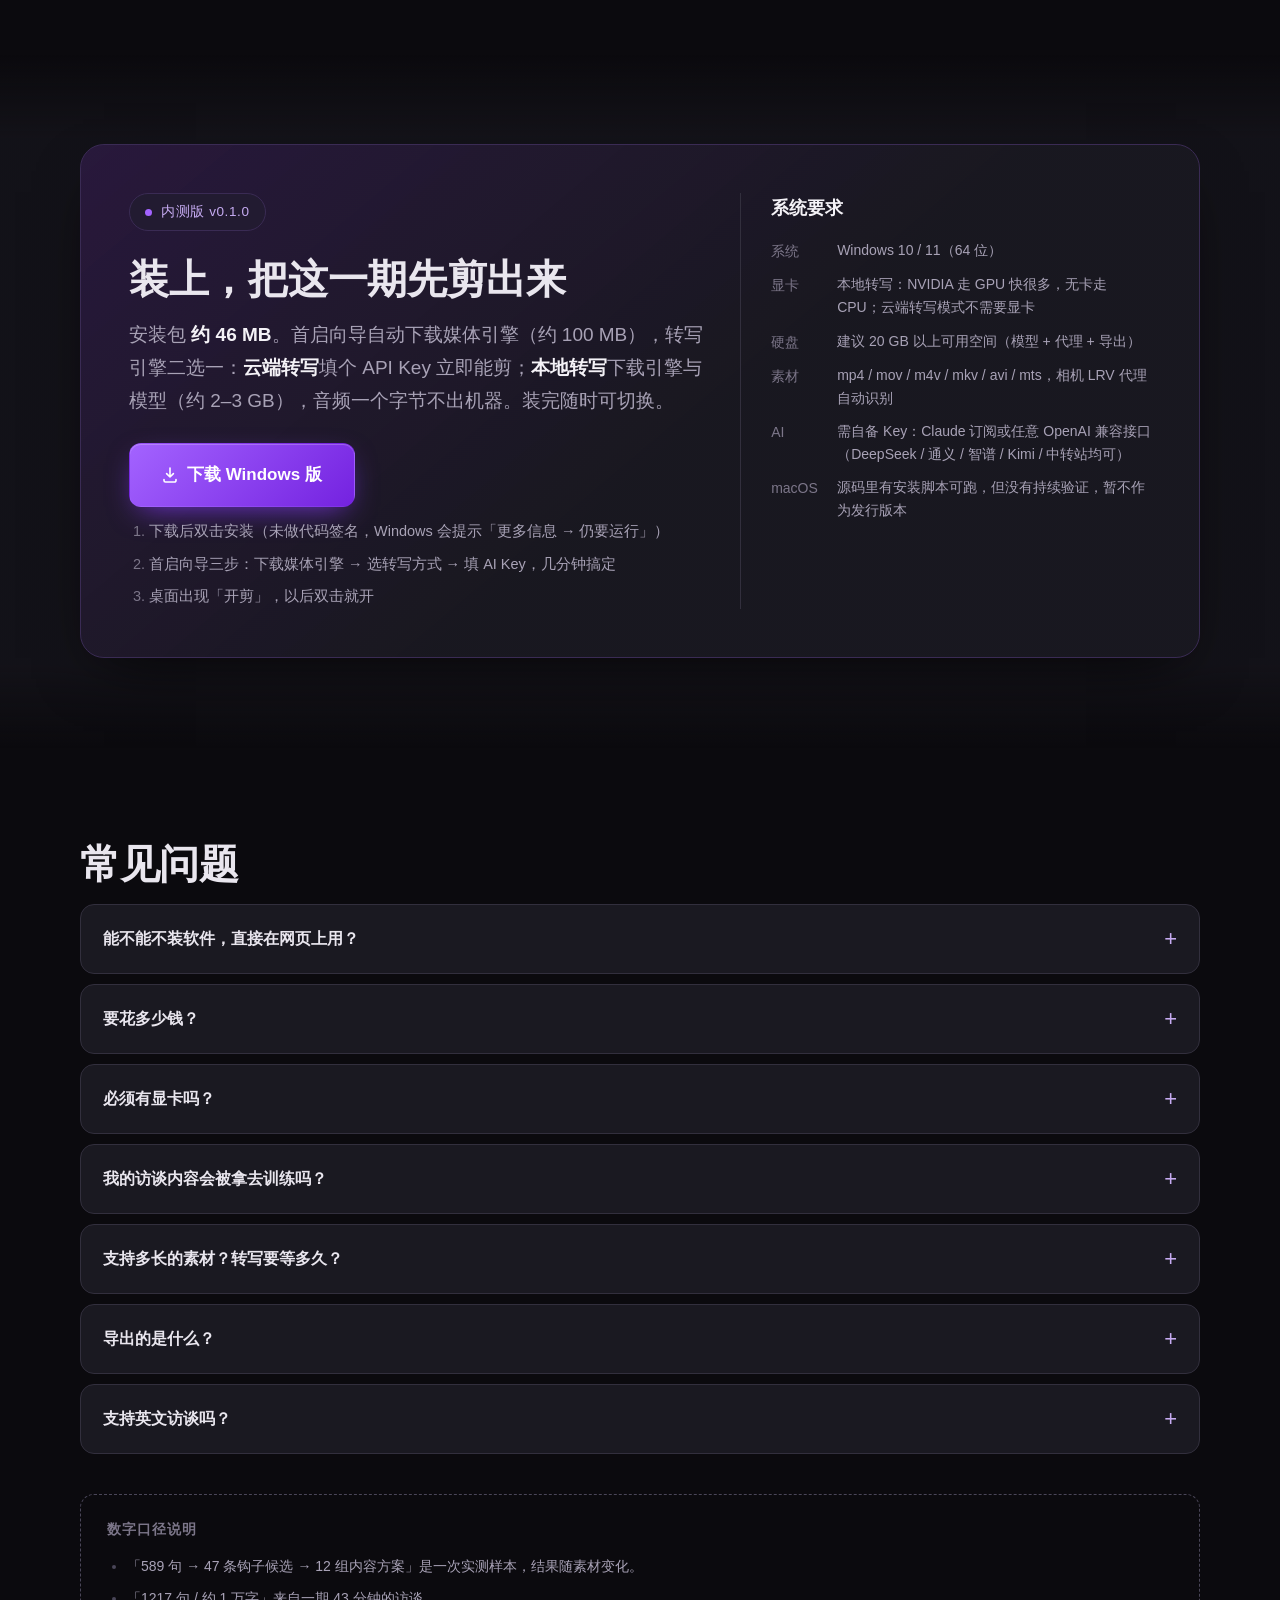
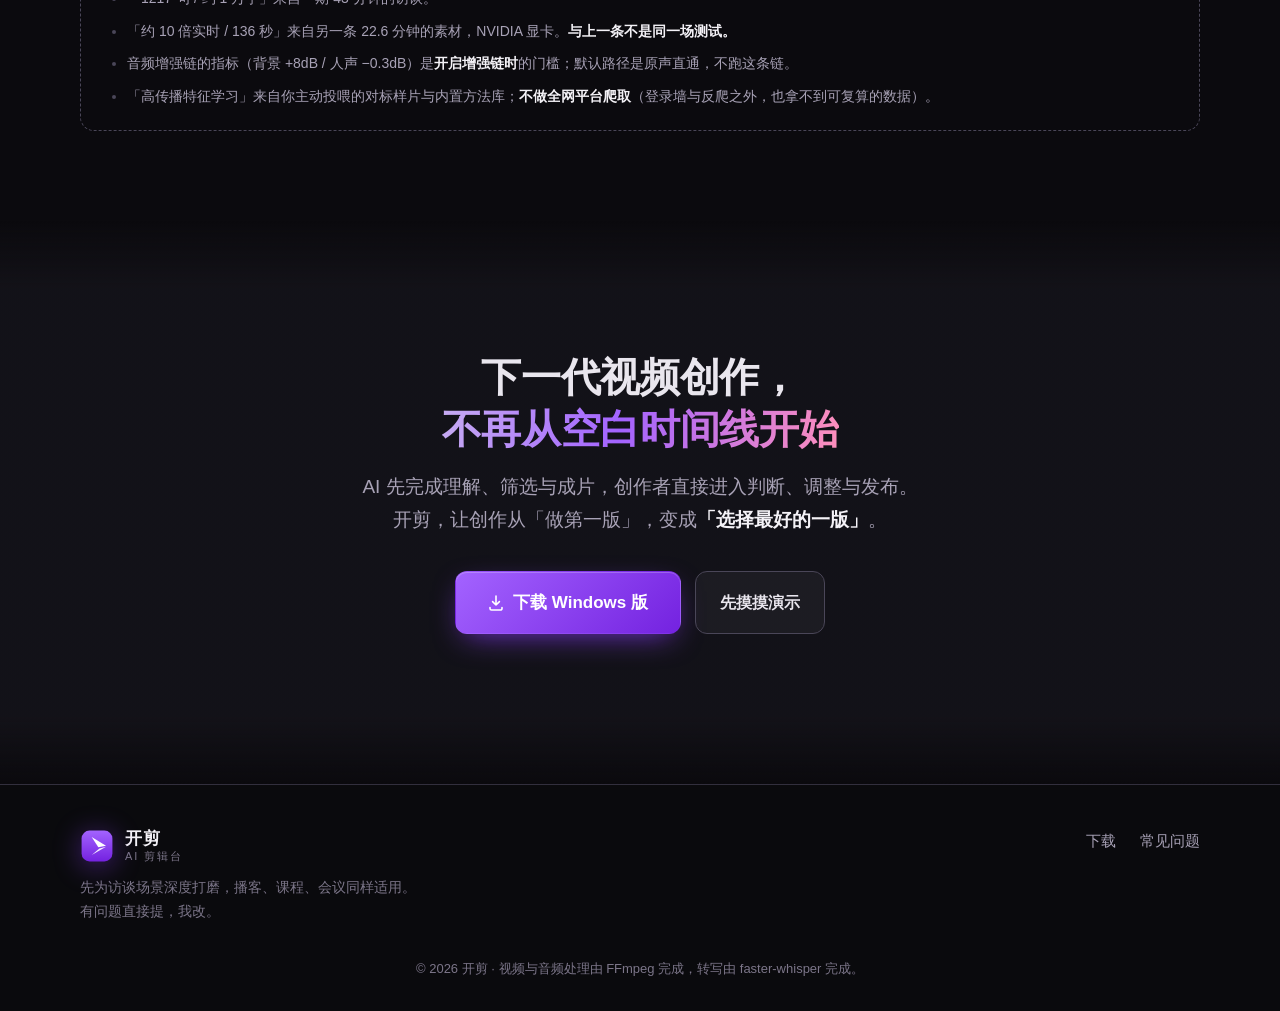
==== commit ba1171d7: "v0.1.0 安装包上线：下载按钮点亮，首启向导三步文案 Co-Authored-By: Claude Opus 5 (1M context) <noreply@anthropic.com>" ====
--- a/index.html
+++ b/index.html
@@ -391,7 +391,7 @@
       <div class="dl-main">
         <p class="eyebrow"><span class="dot"></span><span id="dlChannel">内测版 v0.1.0</span></p>
         <h2>装上，把这一期先剪出来</h2>
-        <p class="lede">安装包 <b id="dlSize">约 90 MB</b>。转写引擎二选一：<b>云端转写</b>填个 API Key 就能开剪（只再下约 80 MB）；<b>本地转写</b>下载引擎与模型（<span id="dlRuntime">约 2–3 GB</span>），音频一个字节不出机器。装完随时可切换。</p>
+        <p class="lede">安装包 <b id="dlSize">约 46 MB</b>。首启向导自动下载媒体引擎（约 100 MB），转写引擎二选一：<b>云端转写</b>填个 API Key 立即能剪；<b>本地转写</b>下载引擎与模型（<span id="dlRuntime">约 2–3 GB</span>），音频一个字节不出机器。装完随时可切换。</p>
         <div class="cta">
           <a class="btn btn-primary btn-lg js-download" href="#">
             <svg viewBox="0 0 16 16" class="ico" aria-hidden="true"><path d="M8 1v9m0 0 3.4-3.4M8 10 4.6 6.6M2 12.5v1A1.5 1.5 0 0 0 3.5 15h9a1.5 1.5 0 0 0 1.5-1.5v-1" fill="none" stroke="currentColor" stroke-width="1.6" stroke-linecap="round" stroke-linejoin="round"/></svg>
@@ -402,7 +402,7 @@
         <p class="dl-note js-dl-pending">首个安装包正在打包，链接稍后放出。</p>
         <ol class="dl-steps">
           <li>下载后双击安装（未做代码签名，Windows 会提示「更多信息 → 仍要运行」）</li>
-          <li>首次启动等它把转写引擎装好</li>
+          <li>首启向导三步：下载媒体引擎 → 选转写方式 → 填 AI Key，几分钟搞定</li>
           <li>桌面出现「开剪」，以后双击就开</li>
         </ol>
       </div>
